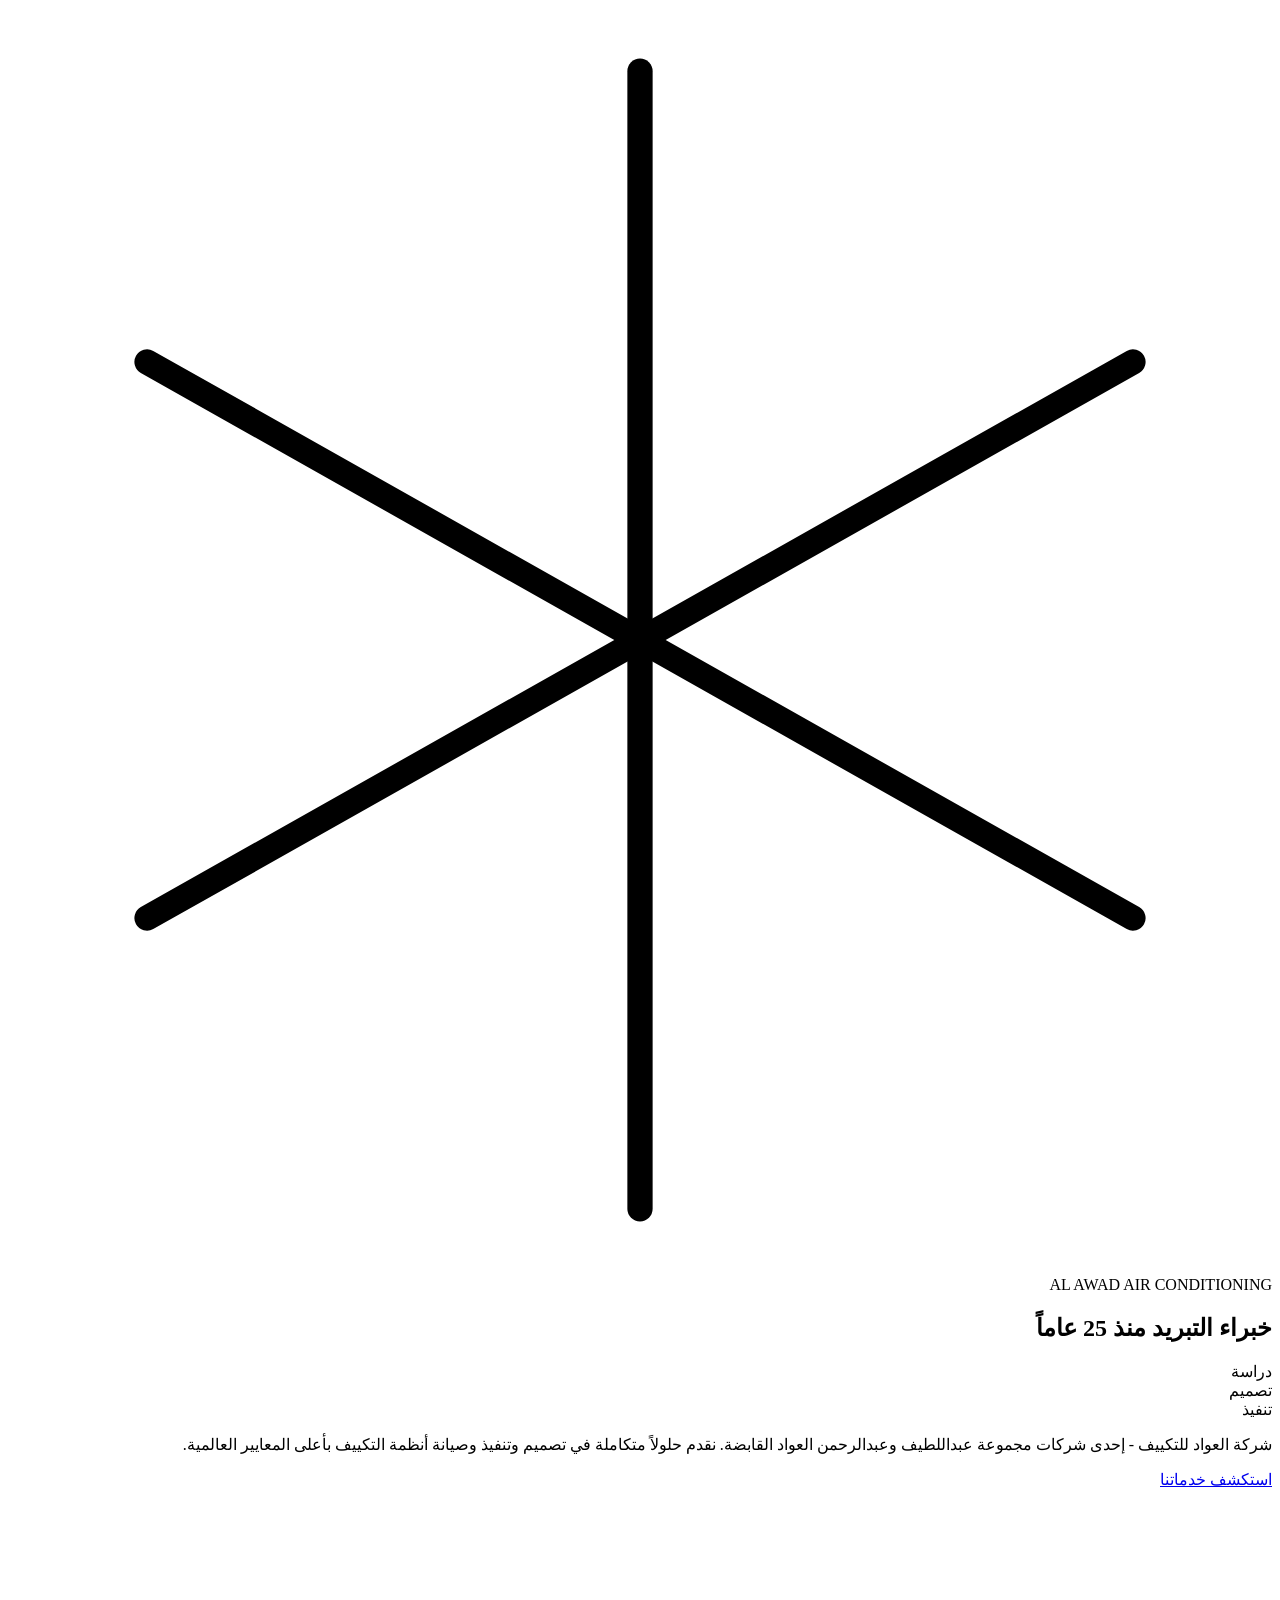
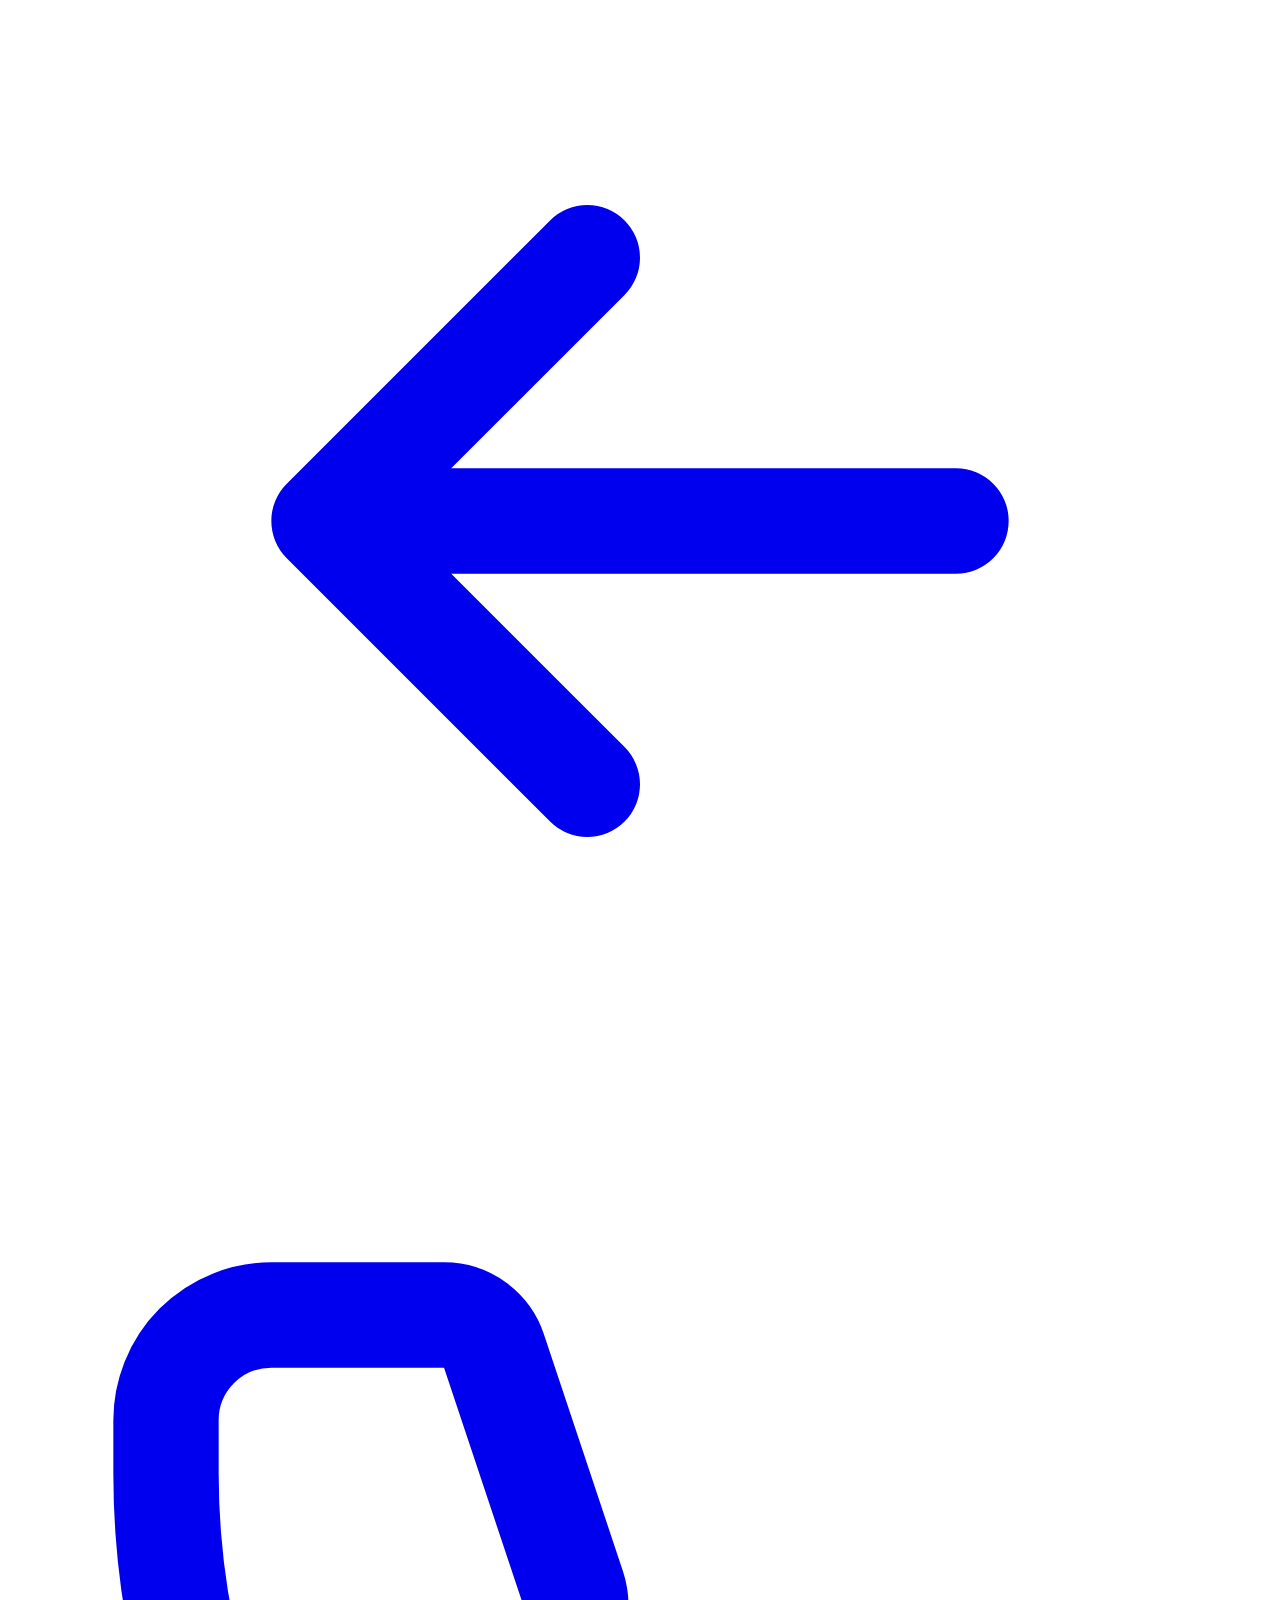
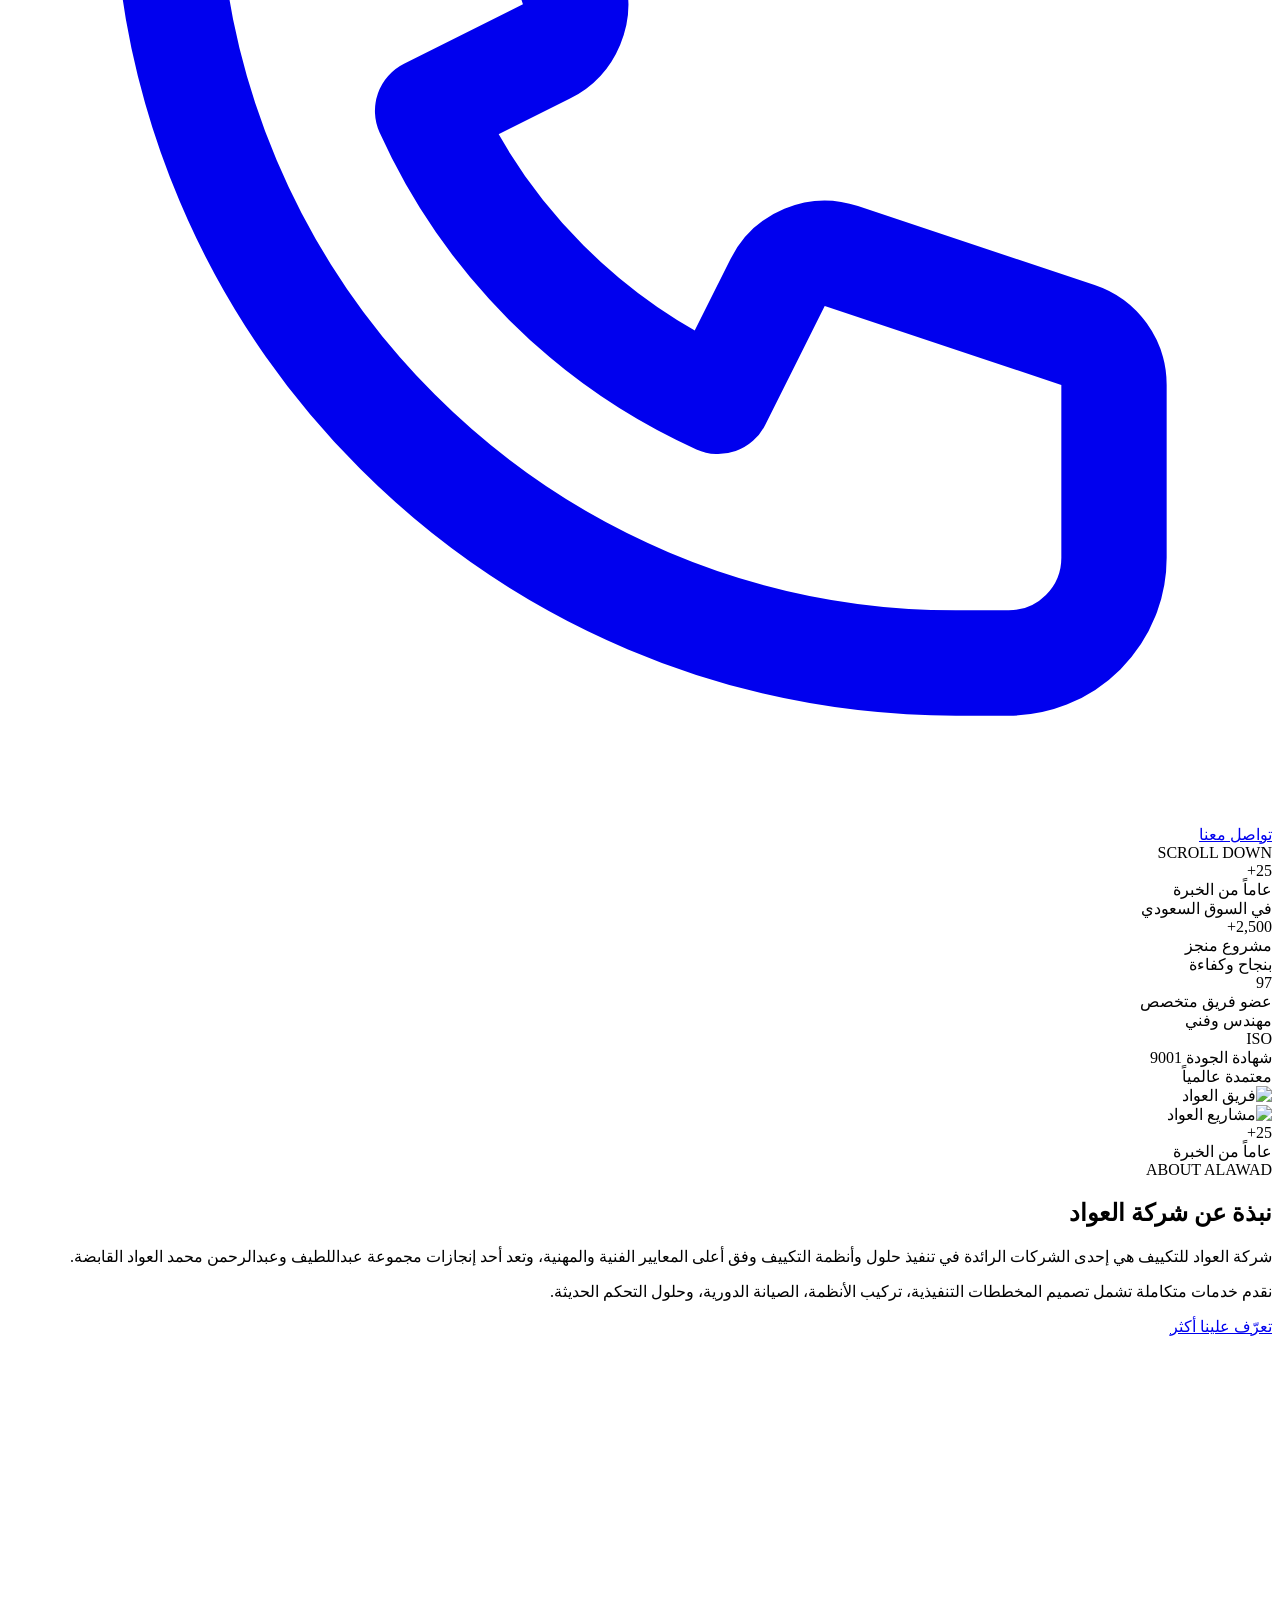
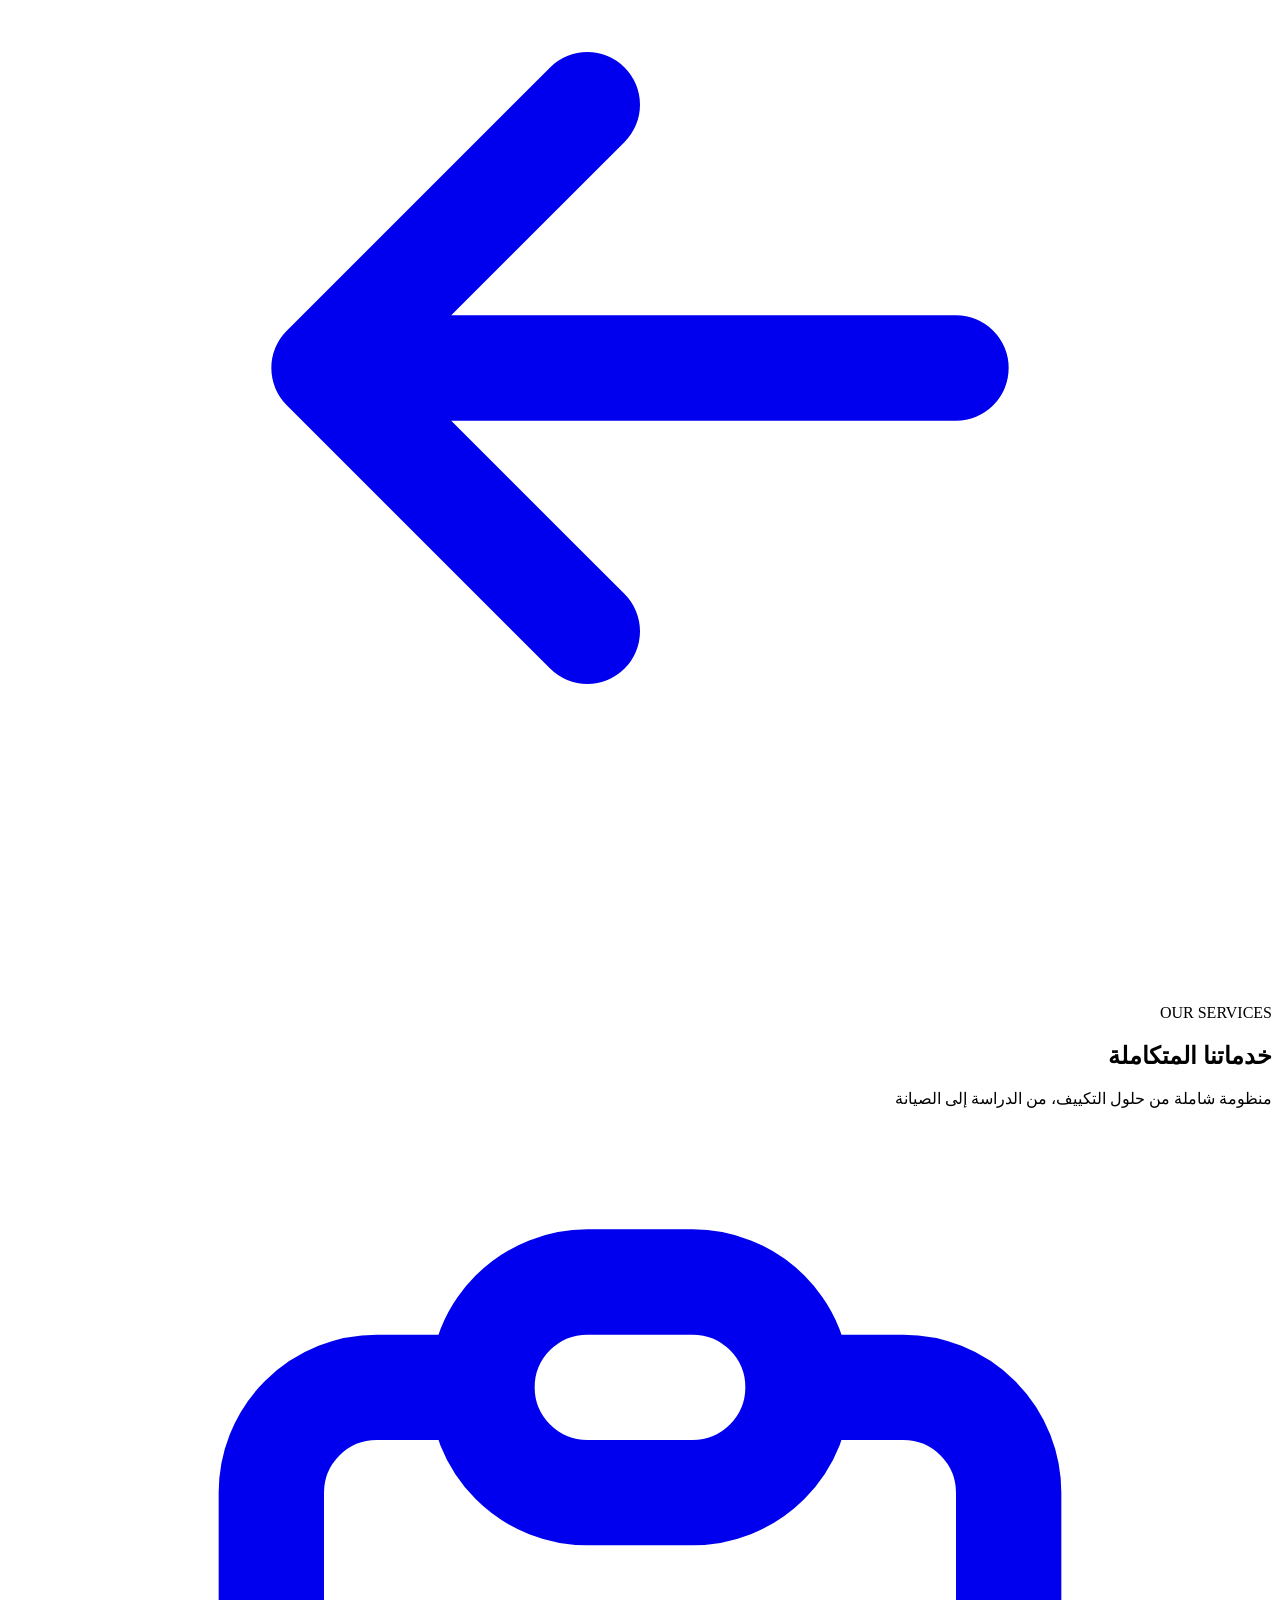
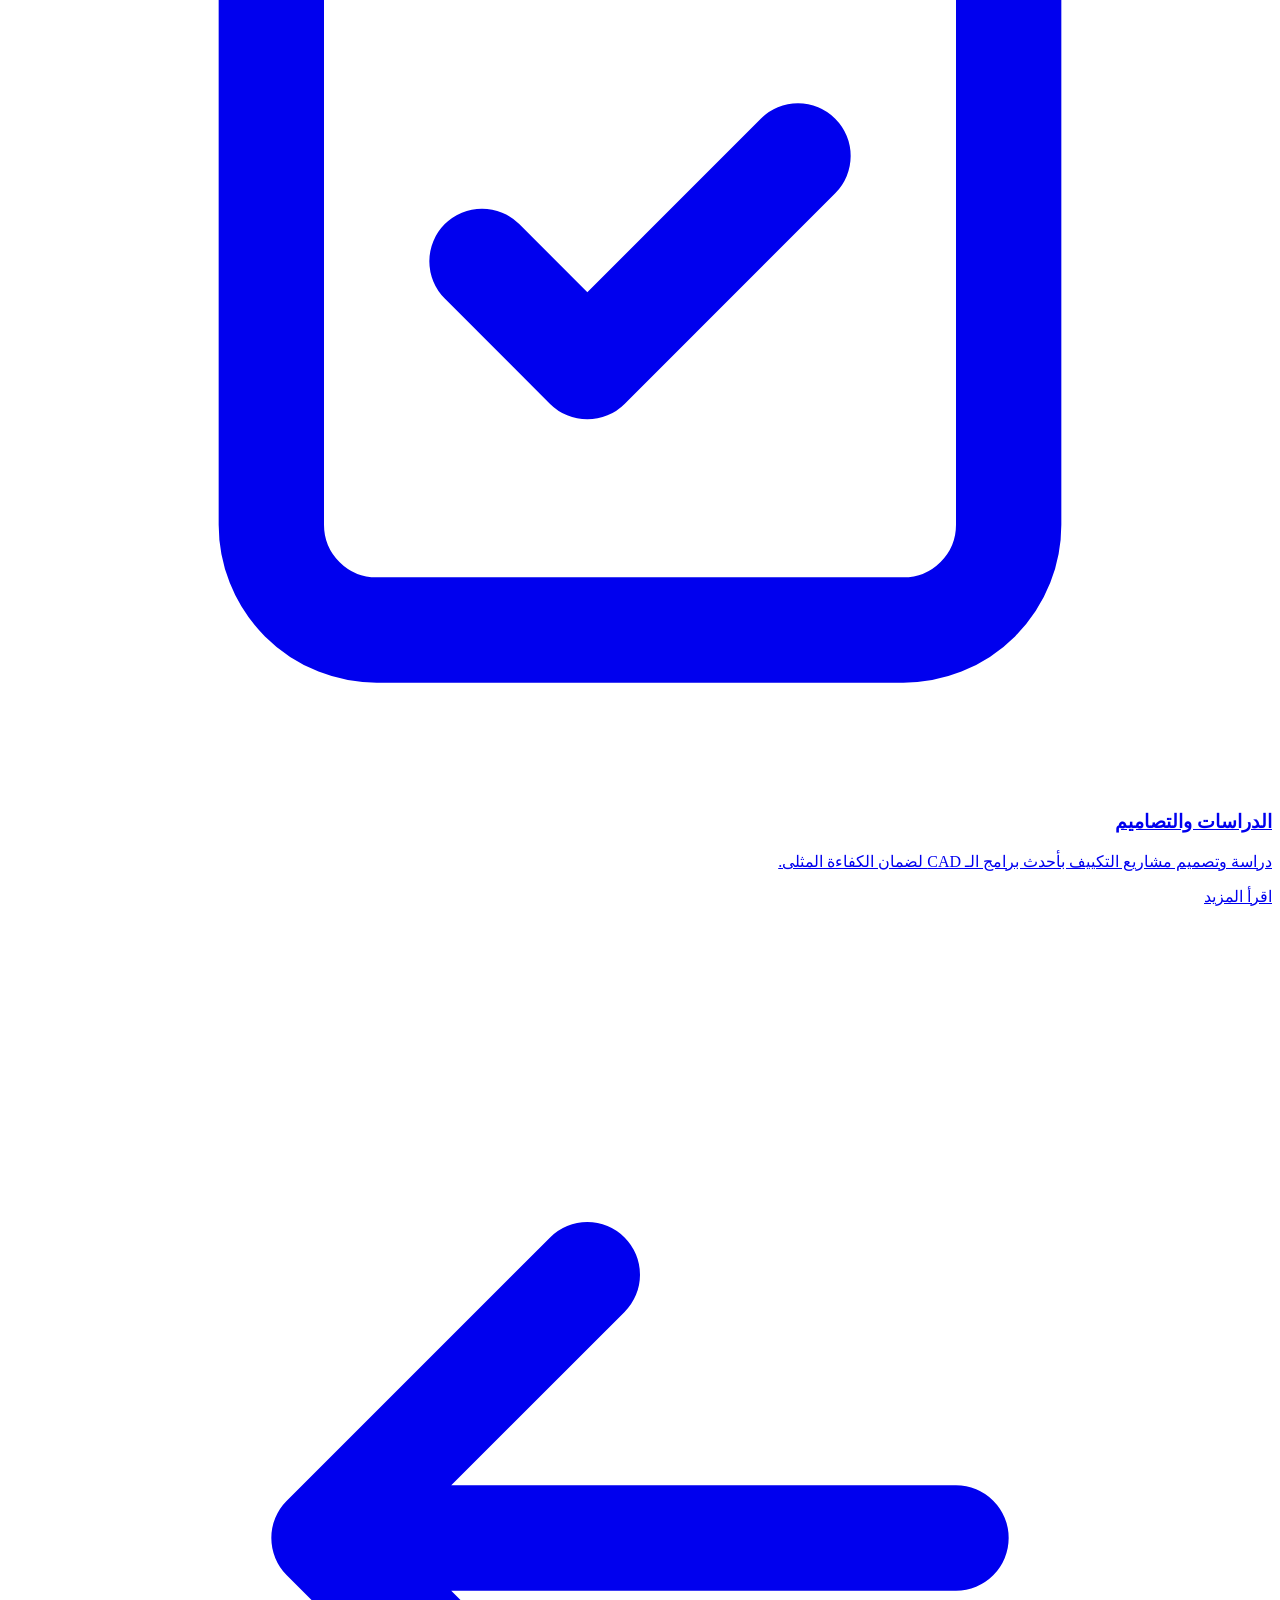
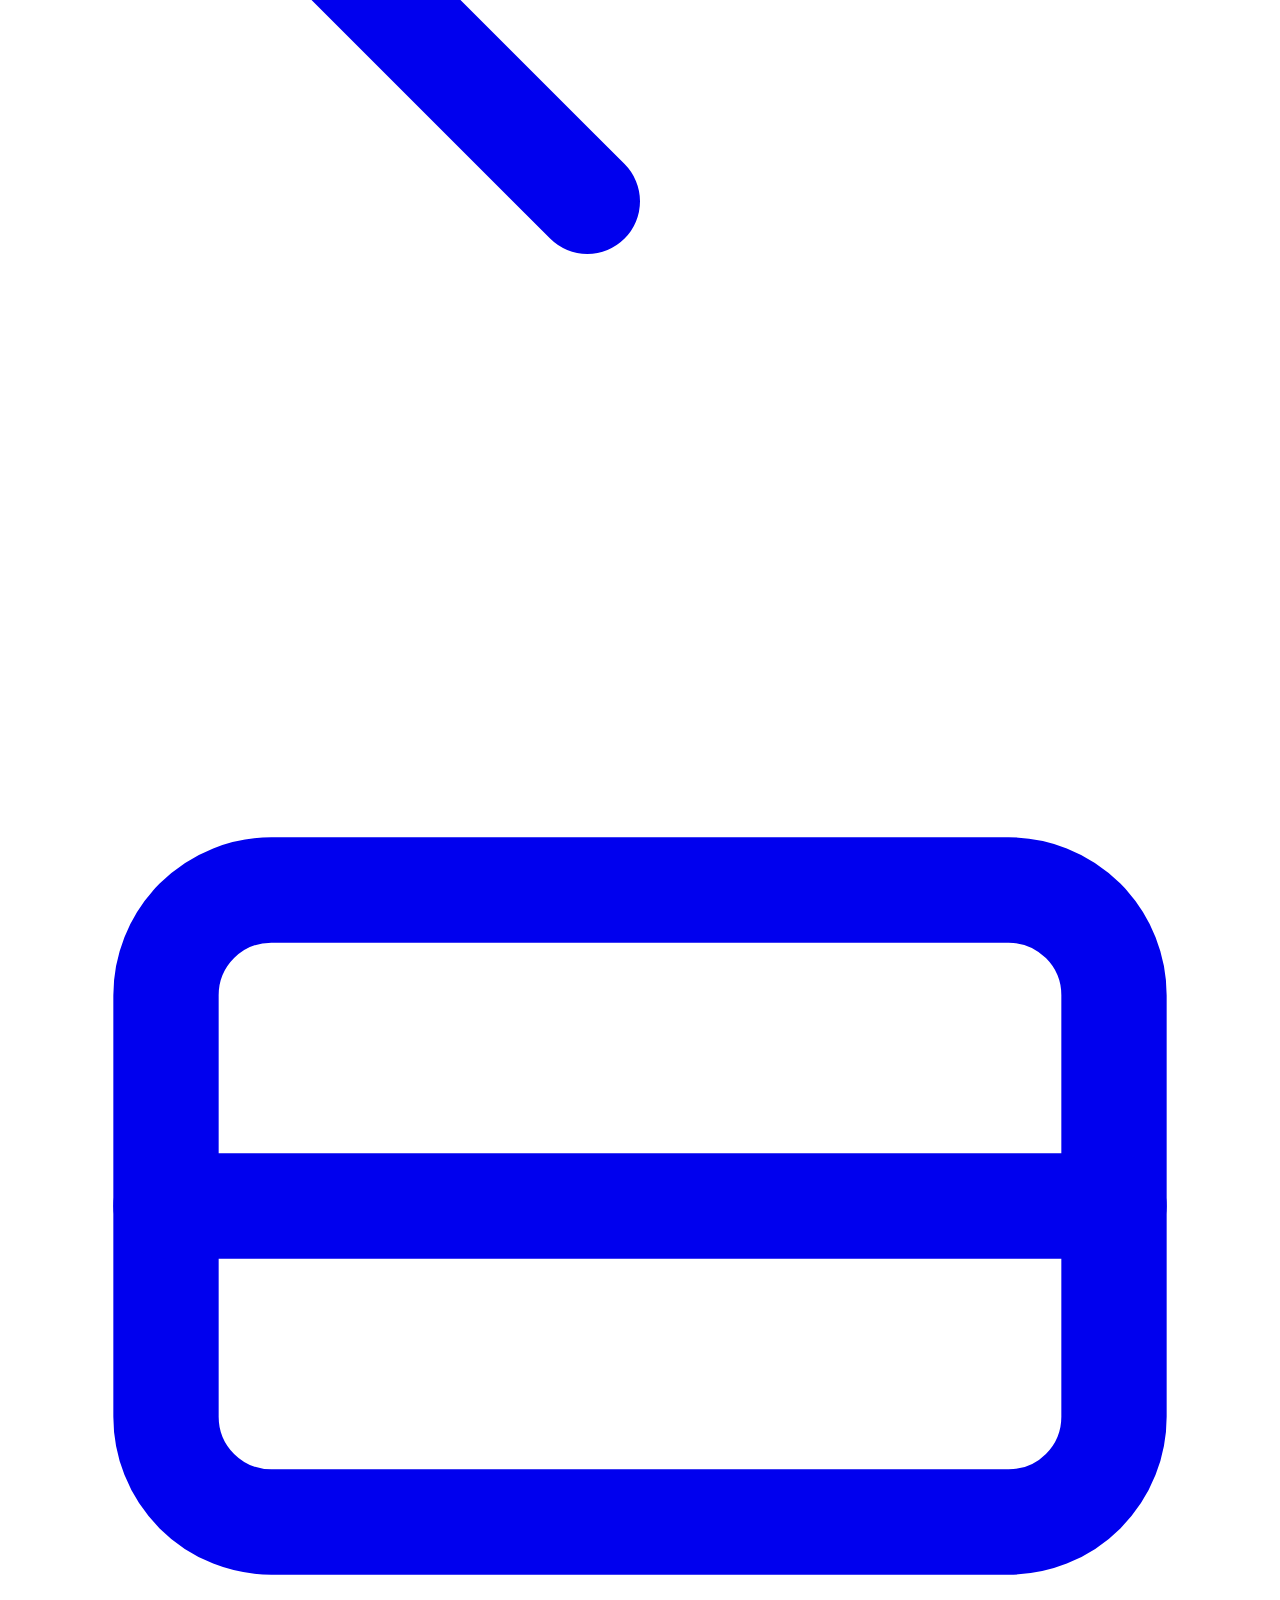
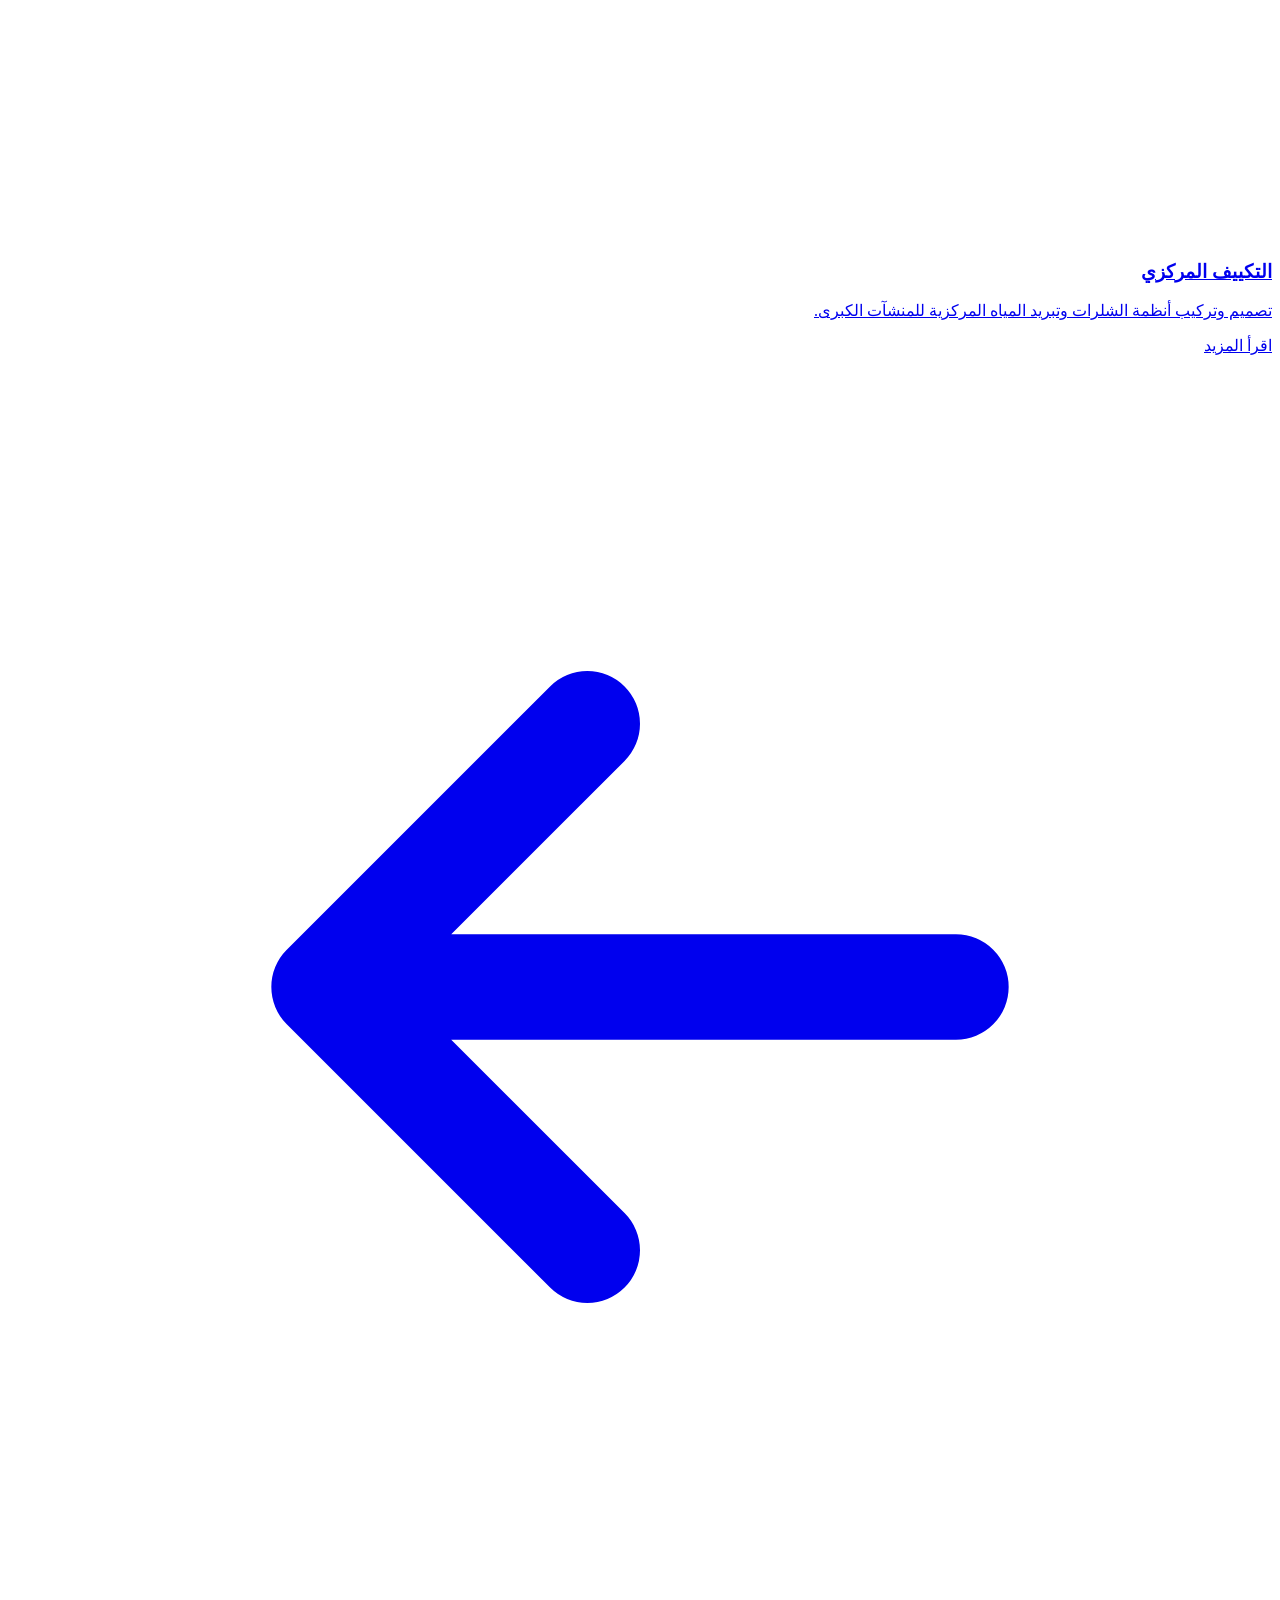
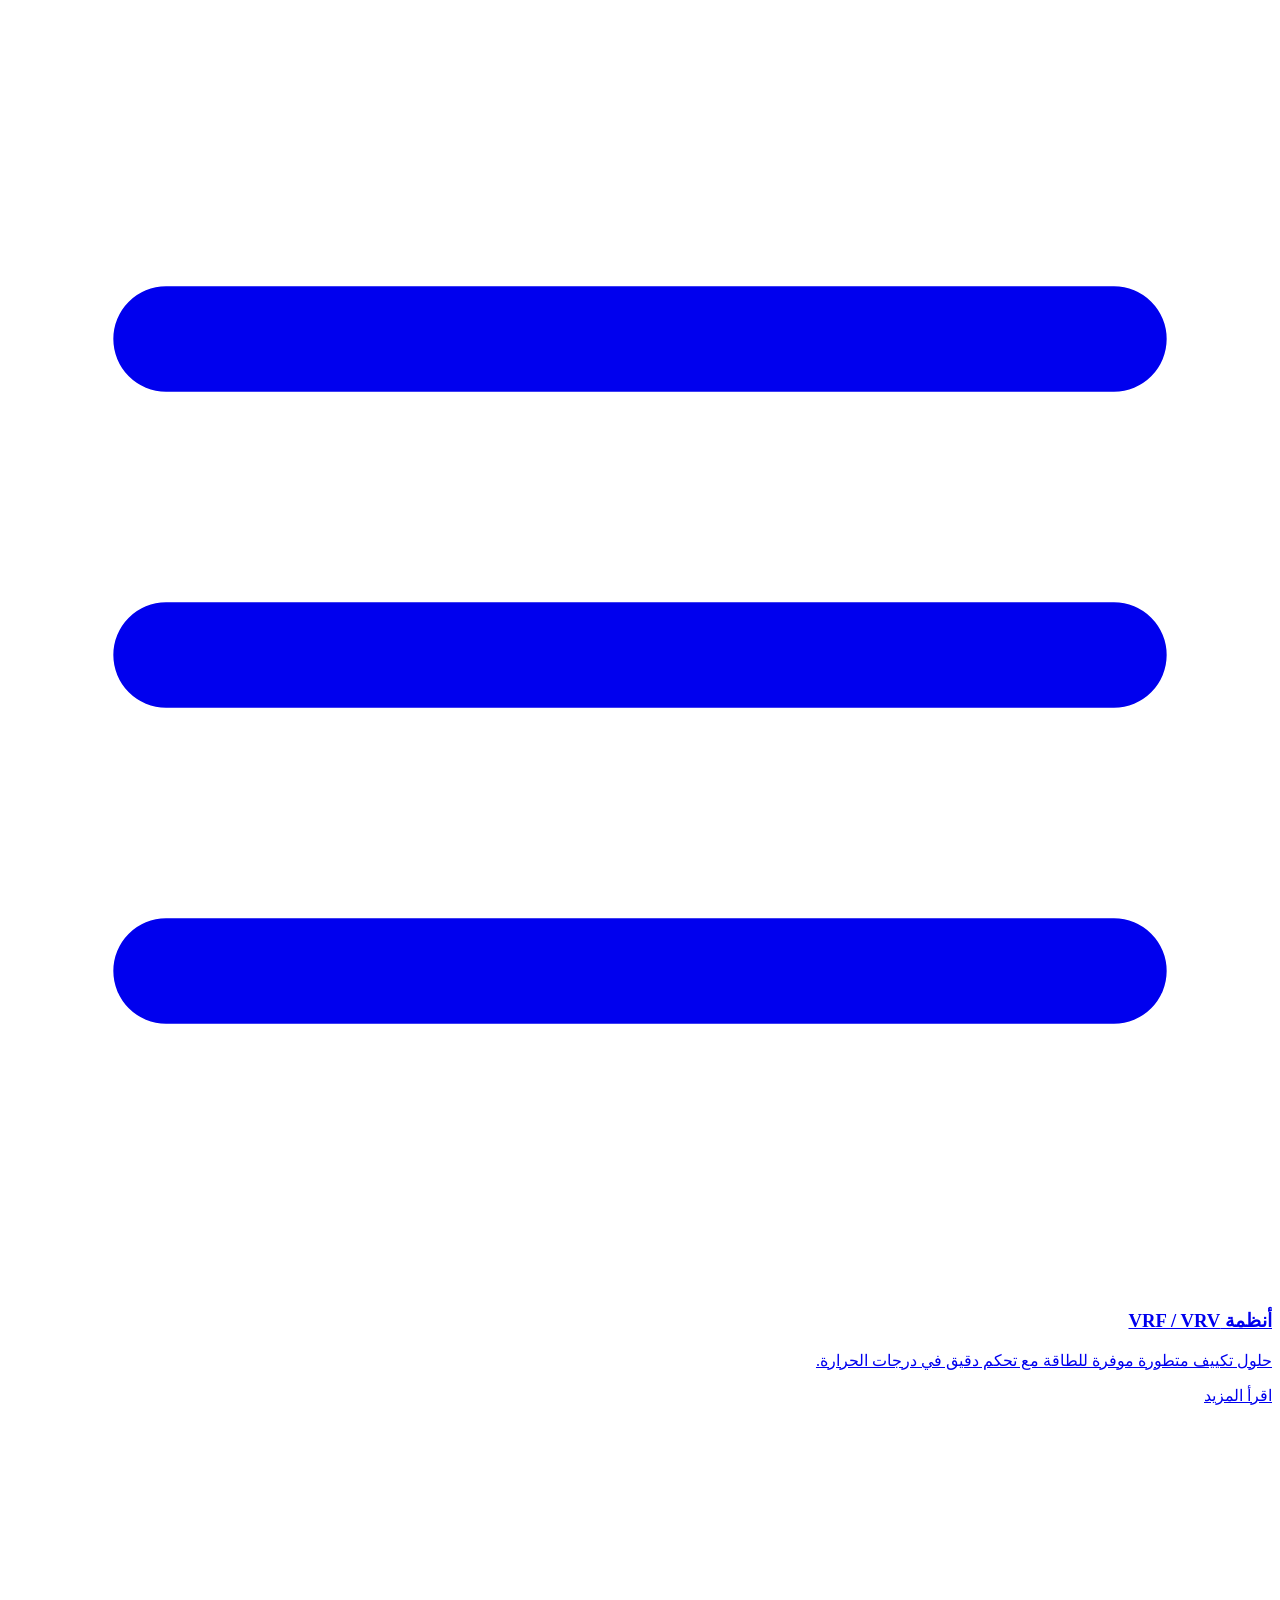
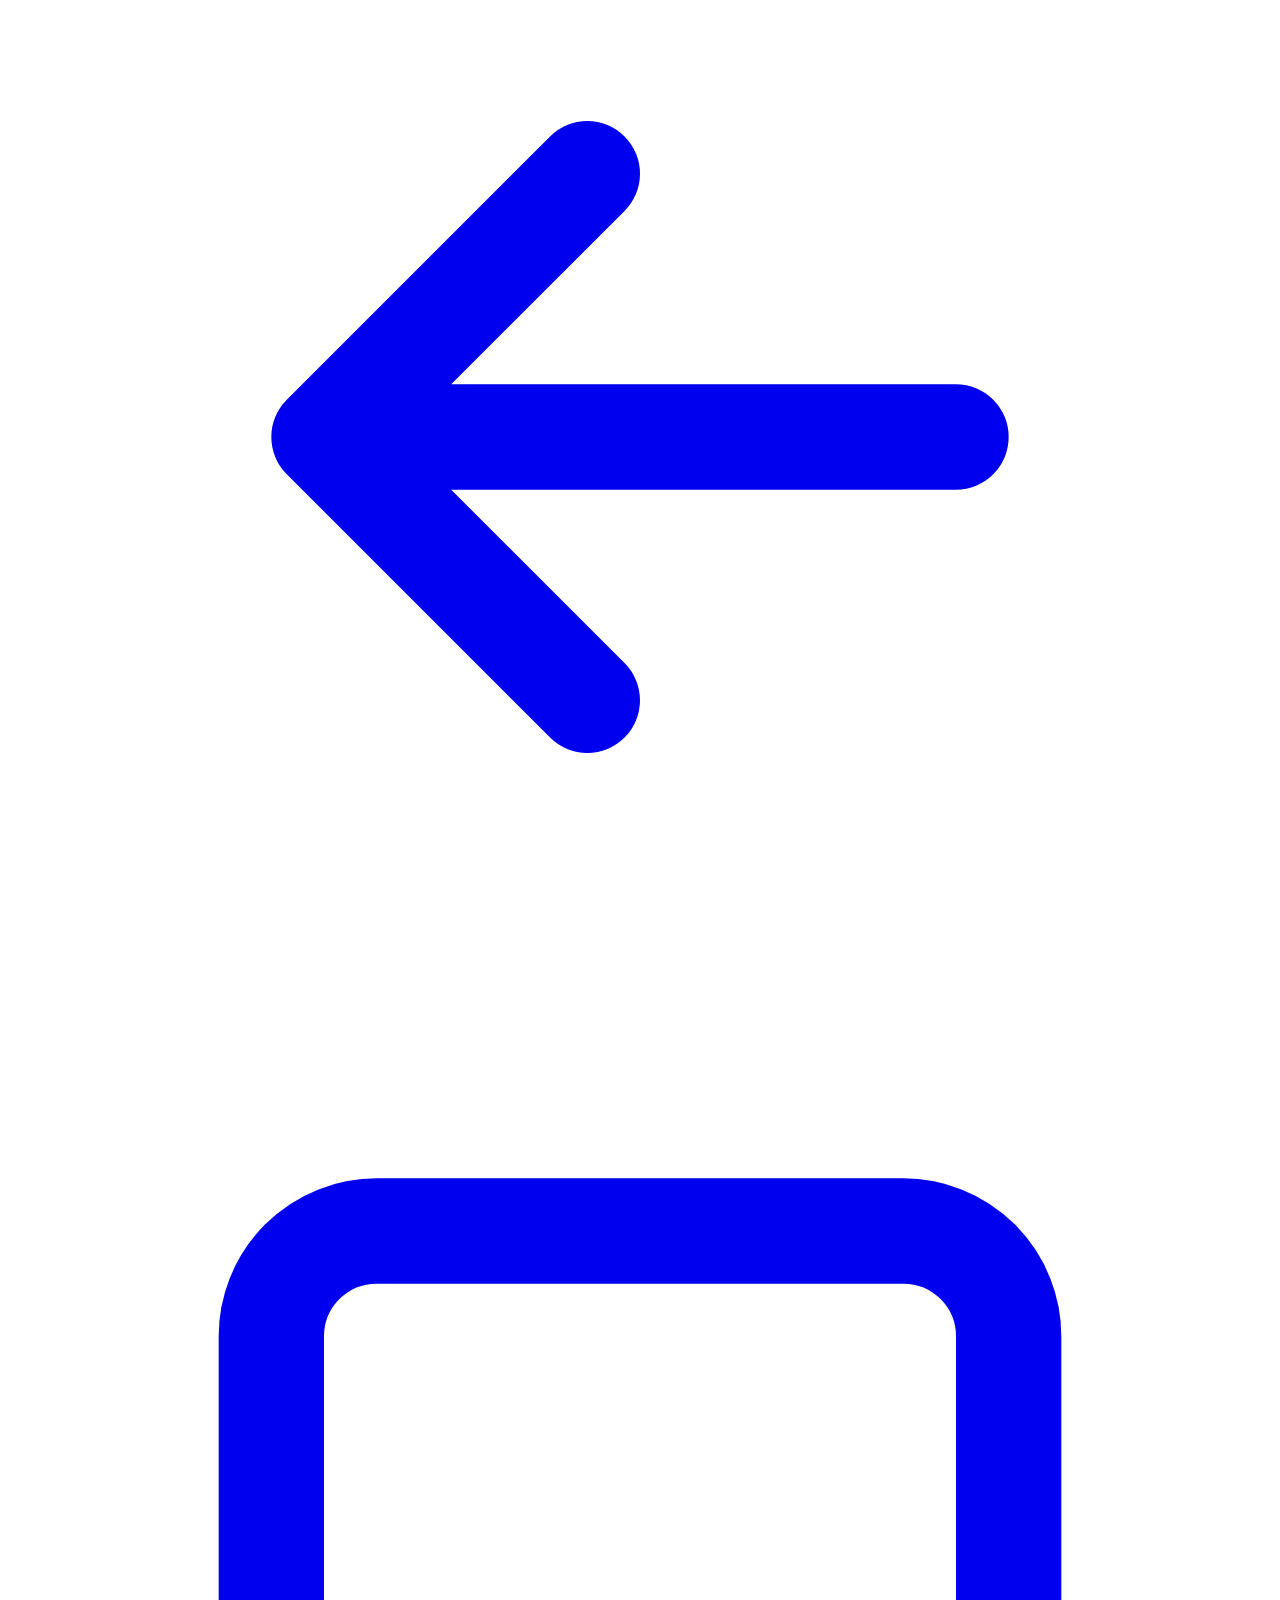
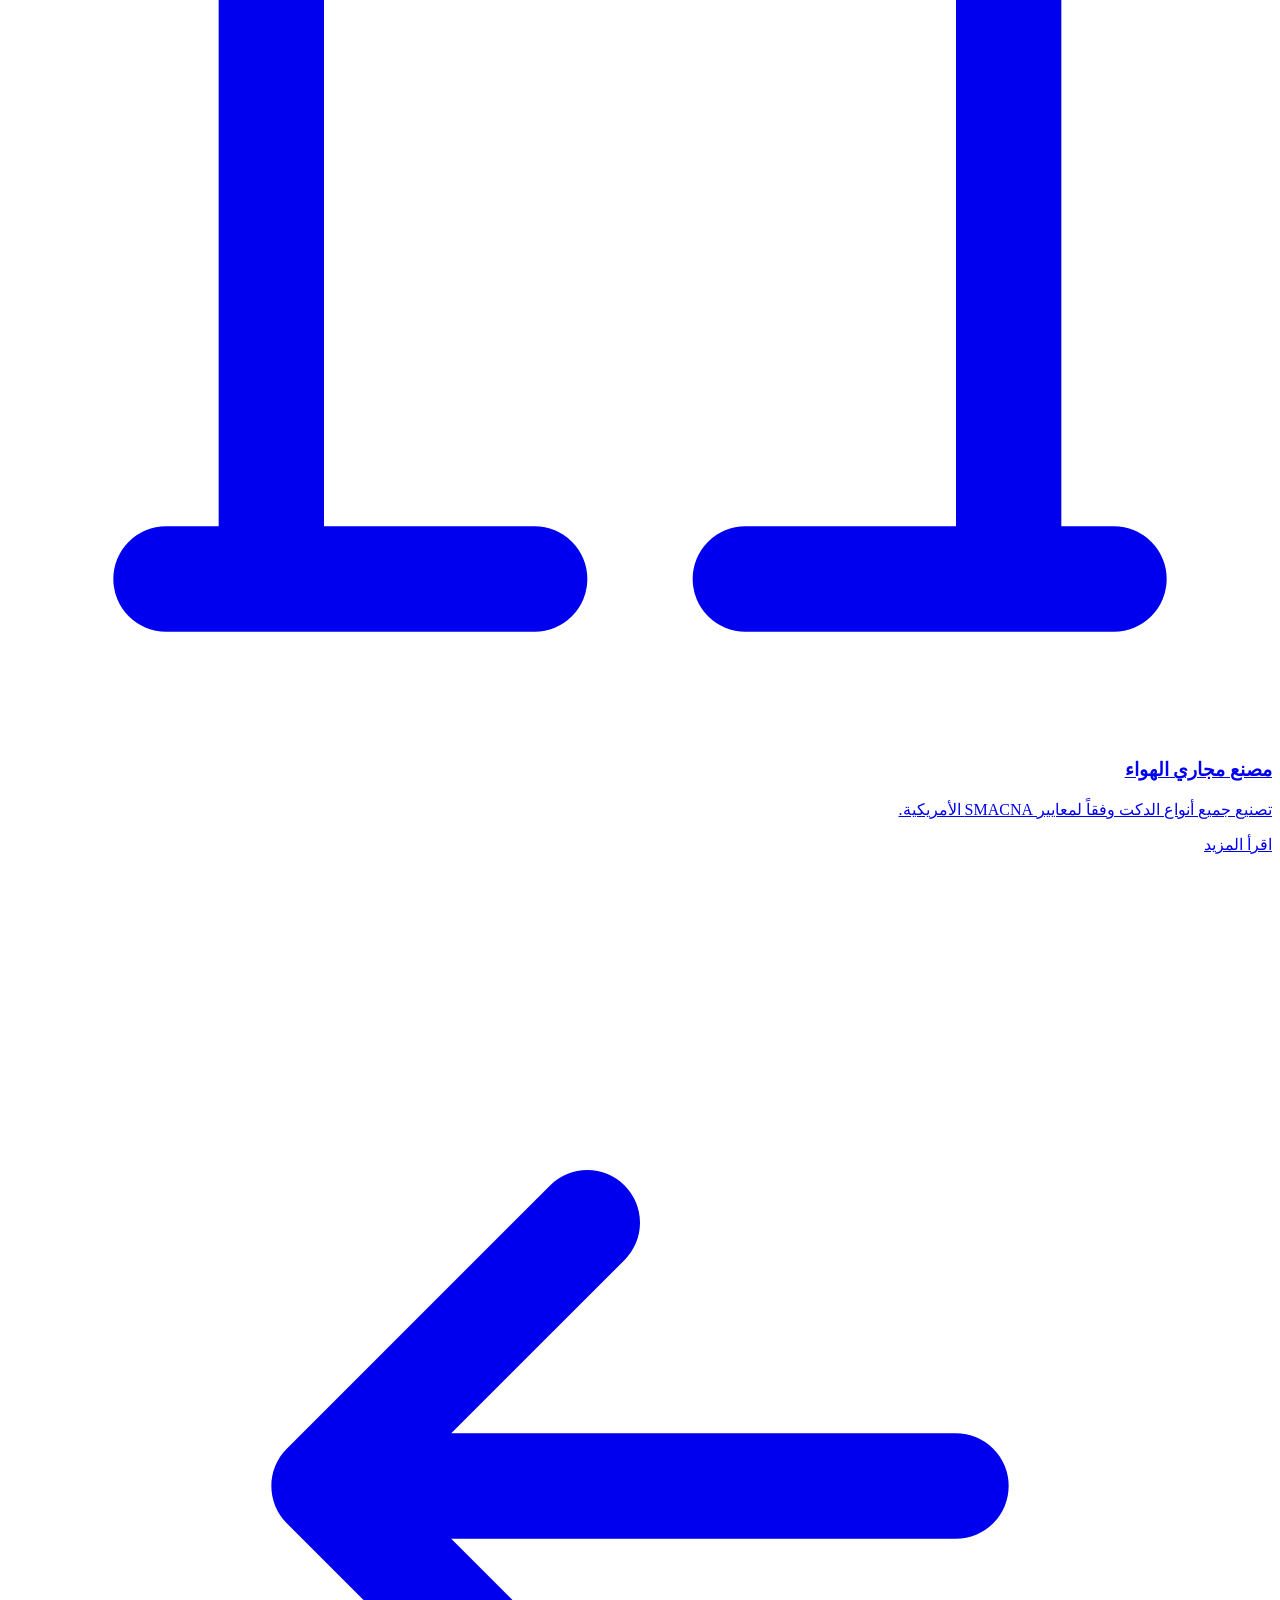
==== index.html @ 3acce598 "Add files via upload" ====
<!DOCTYPE html>
<html lang="ar" dir="rtl">
<head>
<meta charset="UTF-8">
<meta name="viewport" content="width=device-width, initial-scale=1.0">
<title>العواد للتكييف | خبراء التبريد منذ 25 عاماً</title>
<meta name="description" content="شركة العواد للتكييف - حلول التكييف المتكاملة بمعايير عالمية. دراسة، تصميم، تنفيذ، صيانة. 2500+ مشروع منجز.">

<script src="https://cdn.tailwindcss.com"></script>
<script>
  tailwind.config = {
    theme: {
      extend: {
        colors: {
          'navy': {
            50: '#E8EEF5', 100: '#B8C9DD', 200: '#88A3C5',
            400: '#3D6FA5', 600: '#1B5FAA', 800: '#0A1F3D', 900: '#061530',
          },
          'ice': '#1B5FAA',
        },
        fontFamily: {
          'display': ['Cairo', 'serif'],
          'body': ['Tajawal', 'sans-serif'],
        },
      }
    }
  }
</script>
<link rel="stylesheet" href="assets/style.css">
</head>

<body class="bg-white text-navy-900" data-page="home">

<div id="slot-loader"></div>
<div id="slot-header"></div>

<!-- ============================ HERO ============================ -->
<section class="relative min-h-screen hero-bg flex items-center overflow-hidden">
  <div class="absolute -left-40 -top-40 w-[600px] h-[600px] opacity-[0.04] snowflake-decoration">
    <svg viewBox="0 0 100 100" class="w-full h-full text-white">
      <g transform="translate(50,50)" stroke="currentColor" stroke-width="2" fill="none" stroke-linecap="round">
        <line x1="0" y1="-45" x2="0" y2="45"/>
        <line x1="-39" y1="-22" x2="39" y2="22"/>
        <line x1="-39" y1="22" x2="39" y2="-22"/>
      </g>
    </svg>
  </div>

  <div class="relative z-10 max-w-7xl mx-auto px-6 pt-32 pb-20 w-full">
    <div class="max-w-3xl text-white">
      <div class="inline-flex items-center gap-3 mb-6 animate-fade-up">
        <div class="w-10 h-px bg-navy-200"></div>
        <span class="text-navy-200 text-xs tracking-[0.4em] font-medium">AL AWAD AIR CONDITIONING</span>
      </div>

      <h1 class="font-display font-bold text-4xl md:text-6xl lg:text-7xl leading-[1.1] mb-6 animate-fade-up delay-200">
        خبراء التبريد
        <span class="block text-navy-200 mt-3">منذ 25 عاماً</span>
      </h1>

      <div class="flex items-center gap-3 mb-8 animate-fade-up delay-300">
        <div class="px-4 py-1.5 bg-white/10 glass rounded-full text-sm text-navy-100 border border-white/20">دراسة</div>
        <div class="w-1.5 h-1.5 bg-navy-200 rounded-full"></div>
        <div class="px-4 py-1.5 bg-white/10 glass rounded-full text-sm text-navy-100 border border-white/20">تصميم</div>
        <div class="w-1.5 h-1.5 bg-navy-200 rounded-full"></div>
        <div class="px-4 py-1.5 bg-white/10 glass rounded-full text-sm text-navy-100 border border-white/20">تنفيذ</div>
      </div>

      <p class="text-lg md:text-xl text-white/85 leading-relaxed mb-10 max-w-2xl animate-fade-up delay-400">
        شركة العواد للتكييف - إحدى شركات مجموعة عبداللطيف وعبدالرحمن العواد القابضة. نقدم حلولاً متكاملة في تصميم وتنفيذ وصيانة أنظمة التكييف بأعلى المعايير العالمية.
      </p>

      <div class="flex flex-wrap gap-4 animate-fade-up delay-500">
        <a href="services.html" class="group bg-white text-navy-900 px-8 py-4 rounded-lg font-medium flex items-center gap-2 hover:bg-navy-50 transition-all">
          استكشف خدماتنا
          <svg class="w-4 h-4 group-hover:-translate-x-1 transition-transform" fill="none" stroke="currentColor" viewBox="0 0 24 24"><path stroke-linecap="round" stroke-linejoin="round" stroke-width="2" d="M11 17l-5-5m0 0l5-5m-5 5h12"/></svg>
        </a>
        <a href="contact.html" class="group bg-transparent border border-white/30 text-white px-8 py-4 rounded-lg font-medium flex items-center gap-2 hover:bg-white/10 transition-all">
          <svg class="w-4 h-4" fill="none" stroke="currentColor" viewBox="0 0 24 24"><path stroke-linecap="round" stroke-linejoin="round" stroke-width="2" d="M3 5a2 2 0 012-2h3.28a1 1 0 01.948.684l1.498 4.493a1 1 0 01-.502 1.21l-2.257 1.13a11.042 11.042 0 005.516 5.516l1.13-2.257a1 1 0 011.21-.502l4.493 1.498a1 1 0 01.684.949V19a2 2 0 01-2 2h-1C9.716 21 3 14.284 3 6V5z"/></svg>
          تواصل معنا
        </a>
      </div>
    </div>
  </div>

  <div class="absolute bottom-10 right-6 hidden md:flex items-center gap-3 text-white/60 text-xs tracking-[0.3em] z-10">
    <div class="w-px h-12 bg-white/30"></div>
    <span>SCROLL DOWN</span>
  </div>
</section>

<!-- ============================ STATS ============================ -->
<section class="relative -mt-24 z-20 px-6">
  <div class="max-w-7xl mx-auto">
    <div class="bg-white rounded-2xl shadow-2xl shadow-navy-900/10 overflow-hidden reveal">
      <div class="grid grid-cols-2 lg:grid-cols-4 divide-x divide-y lg:divide-y-0 divide-gray-100" style="direction: ltr;">
        <div class="p-8 lg:p-10 text-center group hover:bg-navy-50/40 transition-colors" style="direction: rtl;">
          <div class="font-display font-bold text-4xl lg:text-5xl text-ice mb-2 group-hover:scale-110 transition-transform">25+</div>
          <div class="font-medium text-navy-900 mb-1">عاماً من الخبرة</div>
          <div class="text-xs text-gray-500">في السوق السعودي</div>
        </div>
        <div class="p-8 lg:p-10 text-center group hover:bg-navy-50/40 transition-colors" style="direction: rtl;">
          <div class="font-display font-bold text-4xl lg:text-5xl text-ice mb-2 group-hover:scale-110 transition-transform">2,500+</div>
          <div class="font-medium text-navy-900 mb-1">مشروع منجز</div>
          <div class="text-xs text-gray-500">بنجاح وكفاءة</div>
        </div>
        <div class="p-8 lg:p-10 text-center group hover:bg-navy-50/40 transition-colors" style="direction: rtl;">
          <div class="font-display font-bold text-4xl lg:text-5xl text-ice mb-2 group-hover:scale-110 transition-transform">97</div>
          <div class="font-medium text-navy-900 mb-1">عضو فريق متخصص</div>
          <div class="text-xs text-gray-500">مهندس وفني</div>
        </div>
        <div class="p-8 lg:p-10 text-center group hover:bg-navy-50/40 transition-colors" style="direction: rtl;">
          <div class="font-display font-bold text-4xl lg:text-5xl text-ice mb-2 group-hover:scale-110 transition-transform">ISO</div>
          <div class="font-medium text-navy-900 mb-1">شهادة الجودة 9001</div>
          <div class="text-xs text-gray-500">معتمدة عالمياً</div>
        </div>
      </div>
    </div>
  </div>
</section>

<!-- ============================ ABOUT PREVIEW ============================ -->
<section class="py-24 lg:py-32 bg-white">
  <div class="max-w-7xl mx-auto px-6">
    <div class="grid lg:grid-cols-2 gap-16 items-center">
      <div class="relative h-[500px] reveal">
        <div class="absolute top-0 right-0 w-3/4 h-3/4 rounded-2xl overflow-hidden shadow-2xl">
          <img src="https://images.unsplash.com/photo-1581094794329-c8112a89af12?w=800&q=80" alt="فريق العواد" class="w-full h-full object-cover">
        </div>
        <div class="absolute bottom-0 left-0 w-2/3 h-2/3 rounded-2xl overflow-hidden shadow-2xl border-8 border-white">
          <img src="https://images.unsplash.com/photo-1631545806609-2dffd6db05dc?w=800&q=80" alt="مشاريع العواد" class="w-full h-full object-cover">
        </div>
        <div class="absolute top-1/2 left-0 -translate-y-1/2 bg-navy-800 text-white p-6 rounded-2xl shadow-xl">
          <div class="font-display font-bold text-4xl">25+</div>
          <div class="text-sm text-navy-100">عاماً من الخبرة</div>
        </div>
      </div>

      <div class="reveal">
        <div class="section-label">ABOUT ALAWAD</div>
        <h2 class="font-display font-bold text-4xl lg:text-5xl text-navy-900 mb-6 leading-tight">
          نبذة عن
          <span class="block text-ice">شركة العواد</span>
        </h2>
        <p class="text-gray-700 text-lg leading-relaxed mb-6">
          شركة العواد للتكييف هي إحدى الشركات الرائدة في تنفيذ حلول وأنظمة التكييف وفق أعلى المعايير الفنية والمهنية، وتعد أحد إنجازات مجموعة عبداللطيف وعبدالرحمن محمد العواد القابضة.
        </p>
        <p class="text-gray-600 leading-relaxed mb-8">
          نقدم خدمات متكاملة تشمل تصميم المخططات التنفيذية، تركيب الأنظمة، الصيانة الدورية، وحلول التحكم الحديثة.
        </p>

        <a href="about.html" class="inline-flex items-center gap-2 bg-ice hover:bg-navy-800 text-white px-8 py-4 rounded-lg font-medium transition-colors group">
          تعرّف علينا أكثر
          <svg class="w-4 h-4 group-hover:-translate-x-1 transition-transform" fill="none" stroke="currentColor" viewBox="0 0 24 24"><path stroke-linecap="round" stroke-linejoin="round" stroke-width="2" d="M11 17l-5-5m0 0l5-5m-5 5h12"/></svg>
        </a>
      </div>
    </div>
  </div>
</section>

<!-- ============================ SERVICES PREVIEW ============================ -->
<section class="py-24 lg:py-32 bg-gray-50">
  <div class="max-w-7xl mx-auto px-6">
    <div class="text-center max-w-3xl mx-auto mb-16 reveal">
      <div class="section-label justify-center" style="display: inline-flex;">OUR SERVICES</div>
      <h2 class="font-display font-bold text-4xl lg:text-5xl text-navy-900 mb-4">خدماتنا المتكاملة</h2>
      <p class="text-gray-600 text-lg">منظومة شاملة من حلول التكييف، من الدراسة إلى الصيانة</p>
    </div>

    <div class="grid md:grid-cols-2 lg:grid-cols-3 gap-6">
      <a href="services.html#design" class="group bg-white border border-gray-100 rounded-2xl p-7 card-hover hover:border-ice/30 hover:shadow-2xl hover:shadow-navy-900/10 reveal">
        <div class="w-14 h-14 bg-navy-50 rounded-xl flex items-center justify-center mb-5 group-hover:bg-ice transition-colors">
          <svg class="w-7 h-7 text-ice group-hover:text-white transition-colors" fill="none" stroke="currentColor" viewBox="0 0 24 24"><path stroke-linecap="round" stroke-linejoin="round" stroke-width="2" d="M9 5H7a2 2 0 00-2 2v12a2 2 0 002 2h10a2 2 0 002-2V7a2 2 0 00-2-2h-2M9 5a2 2 0 002 2h2a2 2 0 002-2M9 5a2 2 0 012-2h2a2 2 0 012 2m-6 9l2 2 4-4"/></svg>
        </div>
        <h3 class="font-display font-bold text-xl text-navy-900 mb-3">الدراسات والتصاميم</h3>
        <p class="text-gray-600 text-sm leading-relaxed mb-5">دراسة وتصميم مشاريع التكييف بأحدث برامج الـ CAD لضمان الكفاءة المثلى.</p>
        <div class="flex items-center gap-2 text-ice text-sm font-medium">
          اقرأ المزيد
          <svg class="w-4 h-4 group-hover:-translate-x-1 transition-transform" fill="none" stroke="currentColor" viewBox="0 0 24 24"><path stroke-linecap="round" stroke-linejoin="round" stroke-width="2" d="M11 17l-5-5m0 0l5-5m-5 5h12"/></svg>
        </div>
      </a>

      <a href="services.html#central" class="group bg-white border border-gray-100 rounded-2xl p-7 card-hover hover:border-ice/30 hover:shadow-2xl hover:shadow-navy-900/10 reveal">
        <div class="w-14 h-14 bg-navy-50 rounded-xl flex items-center justify-center mb-5 group-hover:bg-ice transition-colors">
          <svg class="w-7 h-7 text-ice group-hover:text-white transition-colors" fill="none" stroke="currentColor" viewBox="0 0 24 24"><rect x="3" y="6" width="18" height="12" rx="2" stroke-width="2"/><path stroke-linecap="round" stroke-linejoin="round" stroke-width="2" d="M3 12h18"/></svg>
        </div>
        <h3 class="font-display font-bold text-xl text-navy-900 mb-3">التكييف المركزي</h3>
        <p class="text-gray-600 text-sm leading-relaxed mb-5">تصميم وتركيب أنظمة الشلرات وتبريد المياه المركزية للمنشآت الكبرى.</p>
        <div class="flex items-center gap-2 text-ice text-sm font-medium">
          اقرأ المزيد
          <svg class="w-4 h-4 group-hover:-translate-x-1 transition-transform" fill="none" stroke="currentColor" viewBox="0 0 24 24"><path stroke-linecap="round" stroke-linejoin="round" stroke-width="2" d="M11 17l-5-5m0 0l5-5m-5 5h12"/></svg>
        </div>
      </a>

      <a href="services.html#vrf" class="group bg-white border border-gray-100 rounded-2xl p-7 card-hover hover:border-ice/30 hover:shadow-2xl hover:shadow-navy-900/10 reveal">
        <div class="w-14 h-14 bg-navy-50 rounded-xl flex items-center justify-center mb-5 group-hover:bg-ice transition-colors">
          <svg class="w-7 h-7 text-ice group-hover:text-white transition-colors" fill="none" stroke="currentColor" viewBox="0 0 24 24"><path stroke-linecap="round" stroke-linejoin="round" stroke-width="2" d="M3 12h18M3 6h18M3 18h18"/></svg>
        </div>
        <h3 class="font-display font-bold text-xl text-navy-900 mb-3">أنظمة VRF / VRV</h3>
        <p class="text-gray-600 text-sm leading-relaxed mb-5">حلول تكييف متطورة موفرة للطاقة مع تحكم دقيق في درجات الحرارة.</p>
        <div class="flex items-center gap-2 text-ice text-sm font-medium">
          اقرأ المزيد
          <svg class="w-4 h-4 group-hover:-translate-x-1 transition-transform" fill="none" stroke="currentColor" viewBox="0 0 24 24"><path stroke-linecap="round" stroke-linejoin="round" stroke-width="2" d="M11 17l-5-5m0 0l5-5m-5 5h12"/></svg>
        </div>
      </a>

      <a href="services.html#ducts" class="group bg-white border border-gray-100 rounded-2xl p-7 card-hover hover:border-ice/30 hover:shadow-2xl hover:shadow-navy-900/10 reveal">
        <div class="w-14 h-14 bg-navy-50 rounded-xl flex items-center justify-center mb-5 group-hover:bg-ice transition-colors">
          <svg class="w-7 h-7 text-ice group-hover:text-white transition-colors" fill="none" stroke="currentColor" viewBox="0 0 24 24"><path stroke-linecap="round" stroke-linejoin="round" stroke-width="2" d="M19 21V5a2 2 0 00-2-2H7a2 2 0 00-2 2v16m14 0h2m-2 0h-5m-9 0H3m2 0h5"/></svg>
        </div>
        <h3 class="font-display font-bold text-xl text-navy-900 mb-3">مصنع مجاري الهواء</h3>
        <p class="text-gray-600 text-sm leading-relaxed mb-5">تصنيع جميع أنواع الدكت وفقاً لمعايير SMACNA الأمريكية.</p>
        <div class="flex items-center gap-2 text-ice text-sm font-medium">
          اقرأ المزيد
          <svg class="w-4 h-4 group-hover:-translate-x-1 transition-transform" fill="none" stroke="currentColor" viewBox="0 0 24 24"><path stroke-linecap="round" stroke-linejoin="round" stroke-width="2" d="M11 17l-5-5m0 0l5-5m-5 5h12"/></svg>
        </div>
      </a>

      <a href="services.html#management" class="group bg-white border border-gray-100 rounded-2xl p-7 card-hover hover:border-ice/30 hover:shadow-2xl hover:shadow-navy-900/10 reveal">
        <div class="w-14 h-14 bg-navy-50 rounded-xl flex items-center justify-center mb-5 group-hover:bg-ice transition-colors">
          <svg class="w-7 h-7 text-ice group-hover:text-white transition-colors" fill="none" stroke="currentColor" viewBox="0 0 24 24"><path stroke-linecap="round" stroke-linejoin="round" stroke-width="2" d="M3 7v10a2 2 0 002 2h14a2 2 0 002-2V9a2 2 0 00-2-2h-6l-2-2H5a2 2 0 00-2 2z"/></svg>
        </div>
        <h3 class="font-display font-bold text-xl text-navy-900 mb-3">إدارة المشاريع</h3>
        <p class="text-gray-600 text-sm leading-relaxed mb-5">إدارة محترفة نفذت أكثر من 2500 مشروع متنوع بنجاح وكفاءة.</p>
        <div class="flex items-center gap-2 text-ice text-sm font-medium">
          اقرأ المزيد
          <svg class="w-4 h-4 group-hover:-translate-x-1 transition-transform" fill="none" stroke="currentColor" viewBox="0 0 24 24"><path stroke-linecap="round" stroke-linejoin="round" stroke-width="2" d="M11 17l-5-5m0 0l5-5m-5 5h12"/></svg>
        </div>
      </a>

      <a href="services.html#maintenance" class="group bg-white border border-gray-100 rounded-2xl p-7 card-hover hover:border-ice/30 hover:shadow-2xl hover:shadow-navy-900/10 reveal">
        <div class="w-14 h-14 bg-navy-50 rounded-xl flex items-center justify-center mb-5 group-hover:bg-ice transition-colors">
          <svg class="w-7 h-7 text-ice group-hover:text-white transition-colors" fill="none" stroke="currentColor" viewBox="0 0 24 24"><path stroke-linecap="round" stroke-linejoin="round" stroke-width="2" d="M10.325 4.317c.426-1.756 2.924-1.756 3.35 0a1.724 1.724 0 002.573 1.066c1.543-.94 3.31.826 2.37 2.37a1.724 1.724 0 001.065 2.572c1.756.426 1.756 2.924 0 3.35a1.724 1.724 0 00-1.066 2.573c.94 1.543-.826 3.31-2.37 2.37a1.724 1.724 0 00-2.572 1.065c-.426 1.756-2.924 1.756-3.35 0a1.724 1.724 0 00-2.573-1.066c-1.543.94-3.31-.826-2.37-2.37a1.724 1.724 0 00-1.065-2.572c-1.756-.426-1.756-2.924 0-3.35a1.724 1.724 0 001.066-2.573c-.94-1.543.826-3.31 2.37-2.37.996.608 2.296.07 2.572-1.065z"/><path stroke-linecap="round" stroke-linejoin="round" stroke-width="2" d="M15 12a3 3 0 11-6 0 3 3 0 016 0z"/></svg>
        </div>
        <h3 class="font-display font-bold text-xl text-navy-900 mb-3">الصيانة والتشغيل</h3>
        <p class="text-gray-600 text-sm leading-relaxed mb-5">عقود صيانة دورية وفورية مع فريق فني متخصص متاح للاستجابة السريعة.</p>
        <div class="flex items-center gap-2 text-ice text-sm font-medium">
          اقرأ المزيد
          <svg class="w-4 h-4 group-hover:-translate-x-1 transition-transform" fill="none" stroke="currentColor" viewBox="0 0 24 24"><path stroke-linecap="round" stroke-linejoin="round" stroke-width="2" d="M11 17l-5-5m0 0l5-5m-5 5h12"/></svg>
        </div>
      </a>
    </div>

    <div class="text-center mt-12 reveal">
      <a href="services.html" class="inline-flex items-center gap-2 bg-navy-900 hover:bg-navy-800 text-white px-8 py-4 rounded-lg font-medium transition-colors">
        عرض جميع الخدمات
        <svg class="w-4 h-4" fill="none" stroke="currentColor" viewBox="0 0 24 24"><path stroke-linecap="round" stroke-linejoin="round" stroke-width="2" d="M11 17l-5-5m0 0l5-5m-5 5h12"/></svg>
      </a>
    </div>
  </div>
</section>

<!-- ============================ PROJECTS PREVIEW ============================ -->
<section class="py-24 bg-white">
  <div class="max-w-7xl mx-auto px-6">
    <div class="flex flex-wrap items-end justify-between gap-6 mb-12 reveal">
      <div>
        <div class="section-label">FEATURED PROJECTS</div>
        <h2 class="font-display font-bold text-4xl lg:text-5xl text-navy-900 mb-4">مشاريع مختارة</h2>
        <p class="text-gray-600">من أبرز ما نفّذناه</p>
      </div>
      <a href="projects.html" class="text-ice font-medium flex items-center gap-2 hover:gap-3 transition-all">
        عرض جميع المشاريع
        <svg class="w-4 h-4" fill="none" stroke="currentColor" viewBox="0 0 24 24"><path stroke-linecap="round" stroke-linejoin="round" stroke-width="2" d="M11 17l-5-5m0 0l5-5m-5 5h12"/></svg>
      </a>
    </div>

    <div class="grid md:grid-cols-2 lg:grid-cols-3 gap-6">
      <a href="projects.html" class="group relative h-80 rounded-2xl overflow-hidden cursor-pointer reveal">
        <img src="https://images.unsplash.com/photo-1486325212027-8081e485255e?w=800&q=80" alt="أبراج الريم" class="w-full h-full object-cover group-hover:scale-110 transition-transform duration-700">
        <div class="absolute inset-0 bg-gradient-to-t from-navy-900 via-navy-900/50 to-transparent"></div>
        <div class="absolute top-4 right-4 bg-white/20 backdrop-blur text-white text-xs px-3 py-1.5 rounded-full">سكني</div>
        <div class="absolute bottom-0 inset-x-0 p-6 text-white">
          <h3 class="font-display font-bold text-xl mb-1">أبراج الريم</h3>
          <div class="text-xs text-white/80">الرياض • أبراج سكنية فاخرة</div>
        </div>
      </a>

      <a href="projects.html" class="group relative h-80 rounded-2xl overflow-hidden cursor-pointer reveal">
        <img src="https://images.unsplash.com/photo-1542314831-068cd1dbfeeb?w=800&q=80" alt="فندق رياض إن" class="w-full h-full object-cover group-hover:scale-110 transition-transform duration-700">
        <div class="absolute inset-0 bg-gradient-to-t from-navy-900 via-navy-900/50 to-transparent"></div>
        <div class="absolute top-4 right-4 bg-white/20 backdrop-blur text-white text-xs px-3 py-1.5 rounded-full">فندقي</div>
        <div class="absolute bottom-0 inset-x-0 p-6 text-white">
          <h3 class="font-display font-bold text-xl mb-1">فندق رياض إن</h3>
          <div class="text-xs text-white/80">الرياض • تكييف وتهوية</div>
        </div>
      </a>

      <a href="projects.html" class="group relative h-80 rounded-2xl overflow-hidden cursor-pointer reveal">
        <img src="https://images.unsplash.com/photo-1564501049412-61c2a3083791?w=800&q=80" alt="جراند بلازا" class="w-full h-full object-cover group-hover:scale-110 transition-transform duration-700">
        <div class="absolute inset-0 bg-gradient-to-t from-navy-900 via-navy-900/50 to-transparent"></div>
        <div class="absolute top-4 right-4 bg-white/20 backdrop-blur text-white text-xs px-3 py-1.5 rounded-full">فندقي</div>
        <div class="absolute bottom-0 inset-x-0 p-6 text-white">
          <h3 class="font-display font-bold text-xl mb-1">فندق جراند بلازا</h3>
          <div class="text-xs text-white/80">الرياض • برج فندقي</div>
        </div>
      </a>
    </div>
  </div>
</section>

<!-- ============================ CTA ============================ -->
<section class="py-24 bg-navy-900 text-white relative overflow-hidden">
  <div class="absolute -right-32 -bottom-32 w-[500px] h-[500px] opacity-[0.05] snowflake-decoration">
    <svg viewBox="0 0 100 100" class="w-full h-full">
      <g transform="translate(50,50)" stroke="white" stroke-width="2" fill="none">
        <line x1="0" y1="-45" x2="0" y2="45"/>
        <line x1="-39" y1="-22" x2="39" y2="22"/>
        <line x1="-39" y1="22" x2="39" y2="-22"/>
      </g>
    </svg>
  </div>
  <div class="max-w-7xl mx-auto px-6 text-center relative z-10 reveal">
    <h2 class="font-display font-bold text-4xl lg:text-5xl mb-6">جاهزون لخدمتك في مشروعك القادم</h2>
    <p class="text-navy-100/85 text-lg mb-10 max-w-2xl mx-auto">احصل على استشارة مجانية وعرض سعر مخصص يناسب احتياجاتك من فريقنا الهندسي المتخصص.</p>
    <div class="flex flex-wrap justify-center gap-4">
      <a href="contact.html" class="bg-white text-navy-900 px-8 py-4 rounded-lg font-medium hover:bg-navy-50 transition-colors">طلب عرض سعر</a>
      <a href="tel:8001160106" class="bg-transparent border border-white/30 text-white px-8 py-4 rounded-lg font-medium hover:bg-white/10 transition-colors">800 116 0106</a>
    </div>
  </div>
</section>

<div id="slot-footer"></div>

<script src="assets/templates.js"></script>
<script src="assets/script.js"></script>
</body>
</html>
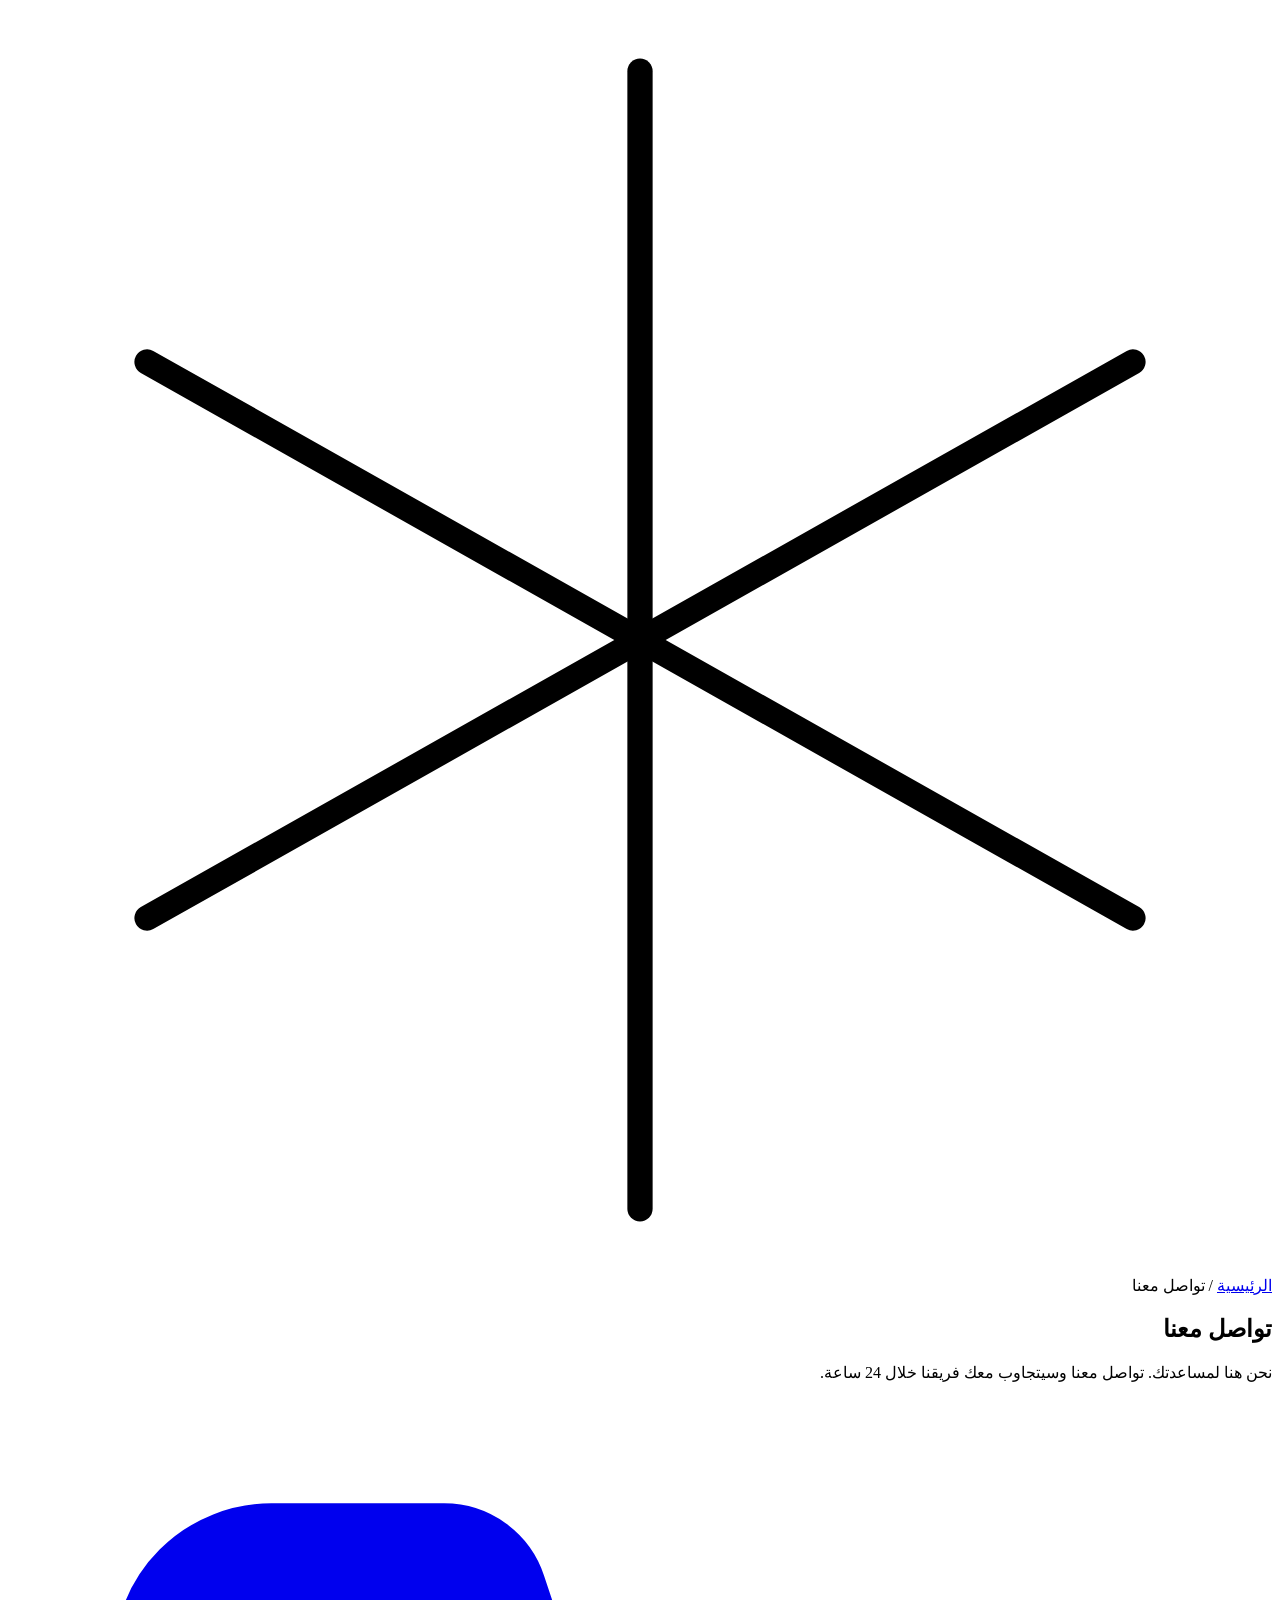
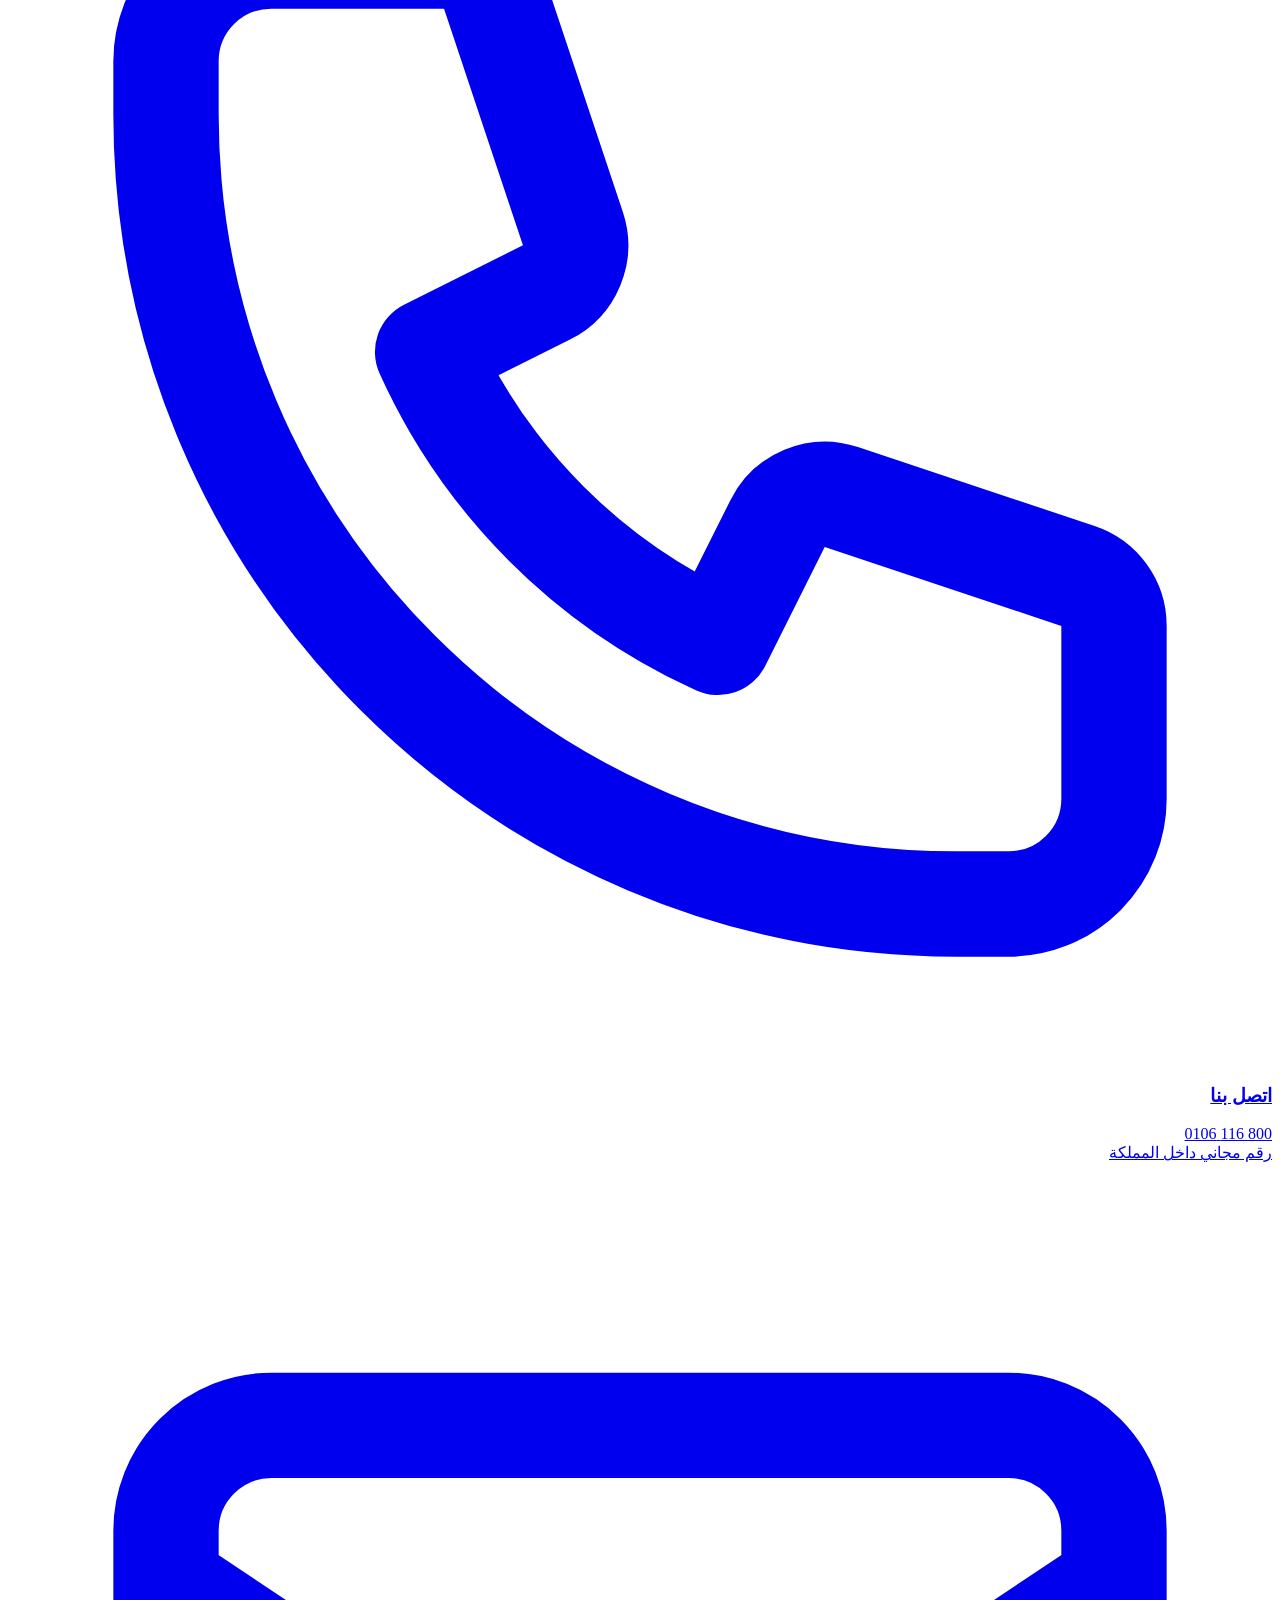
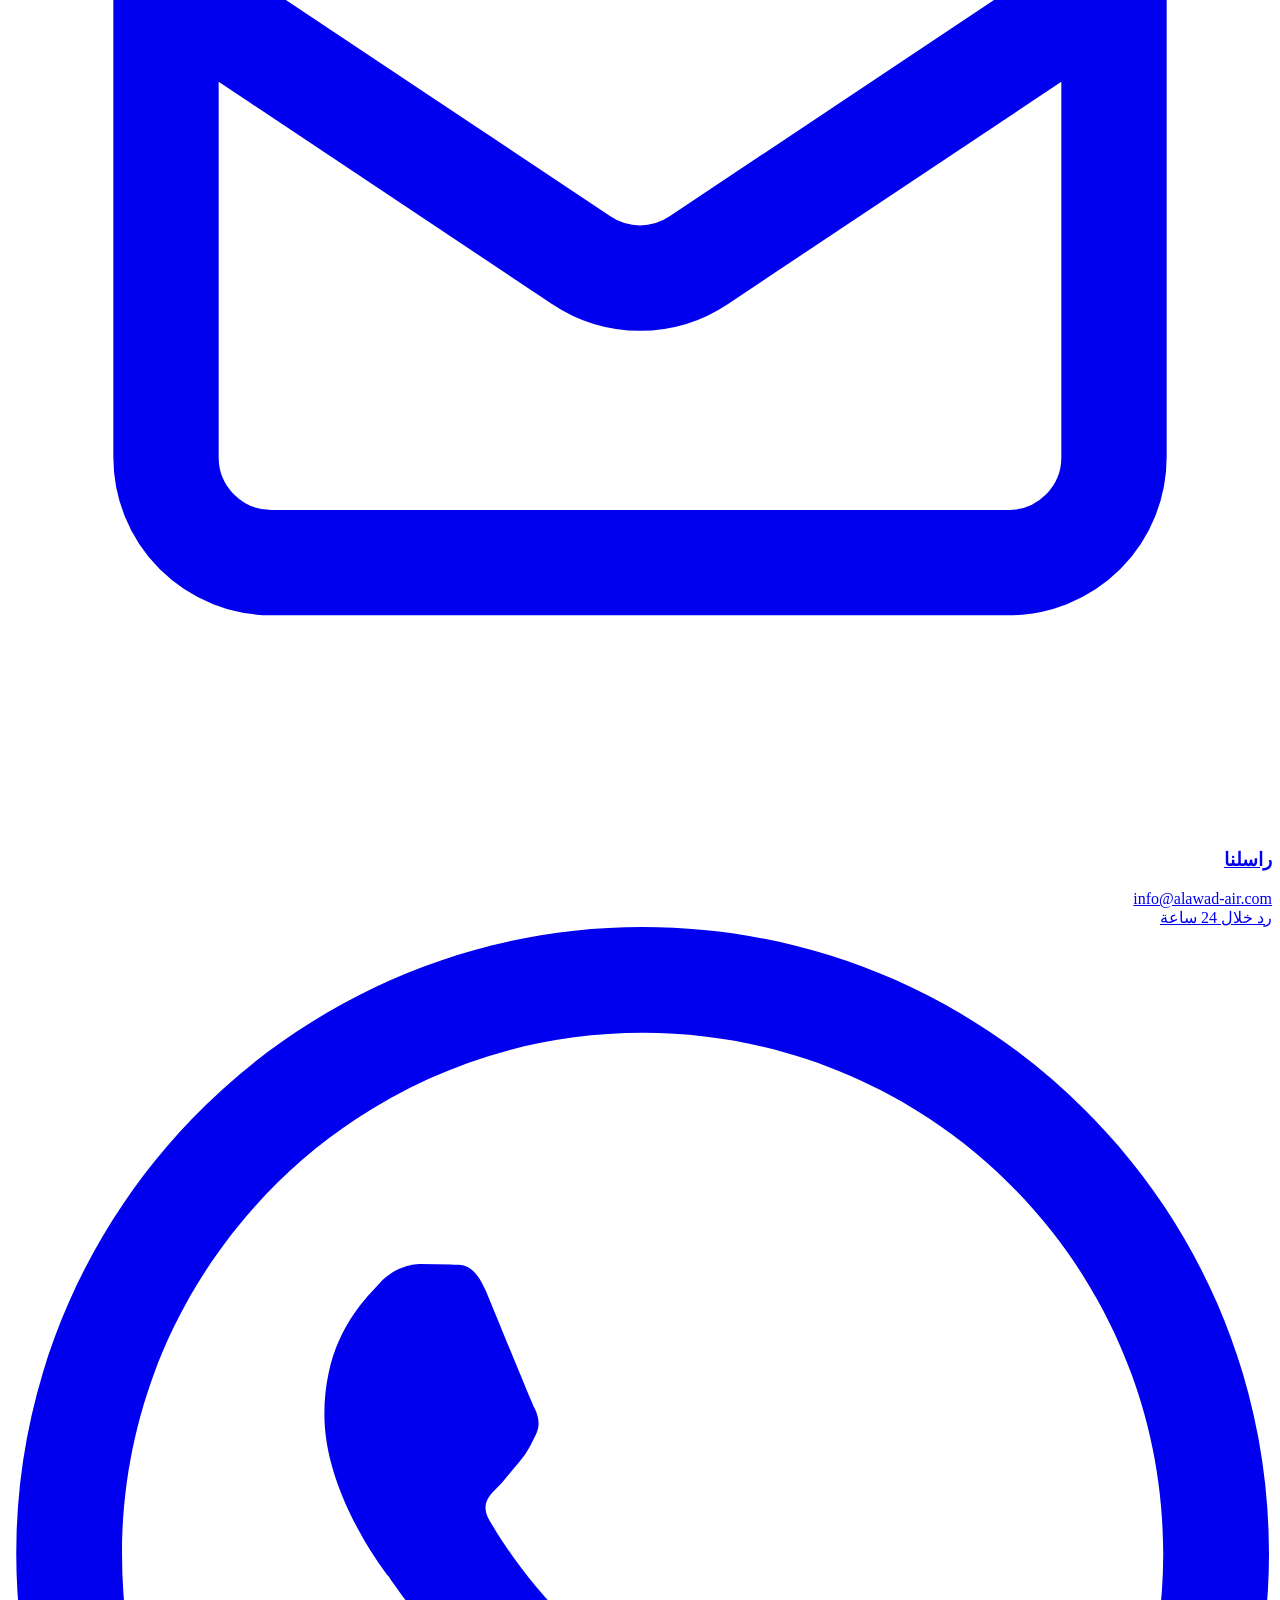
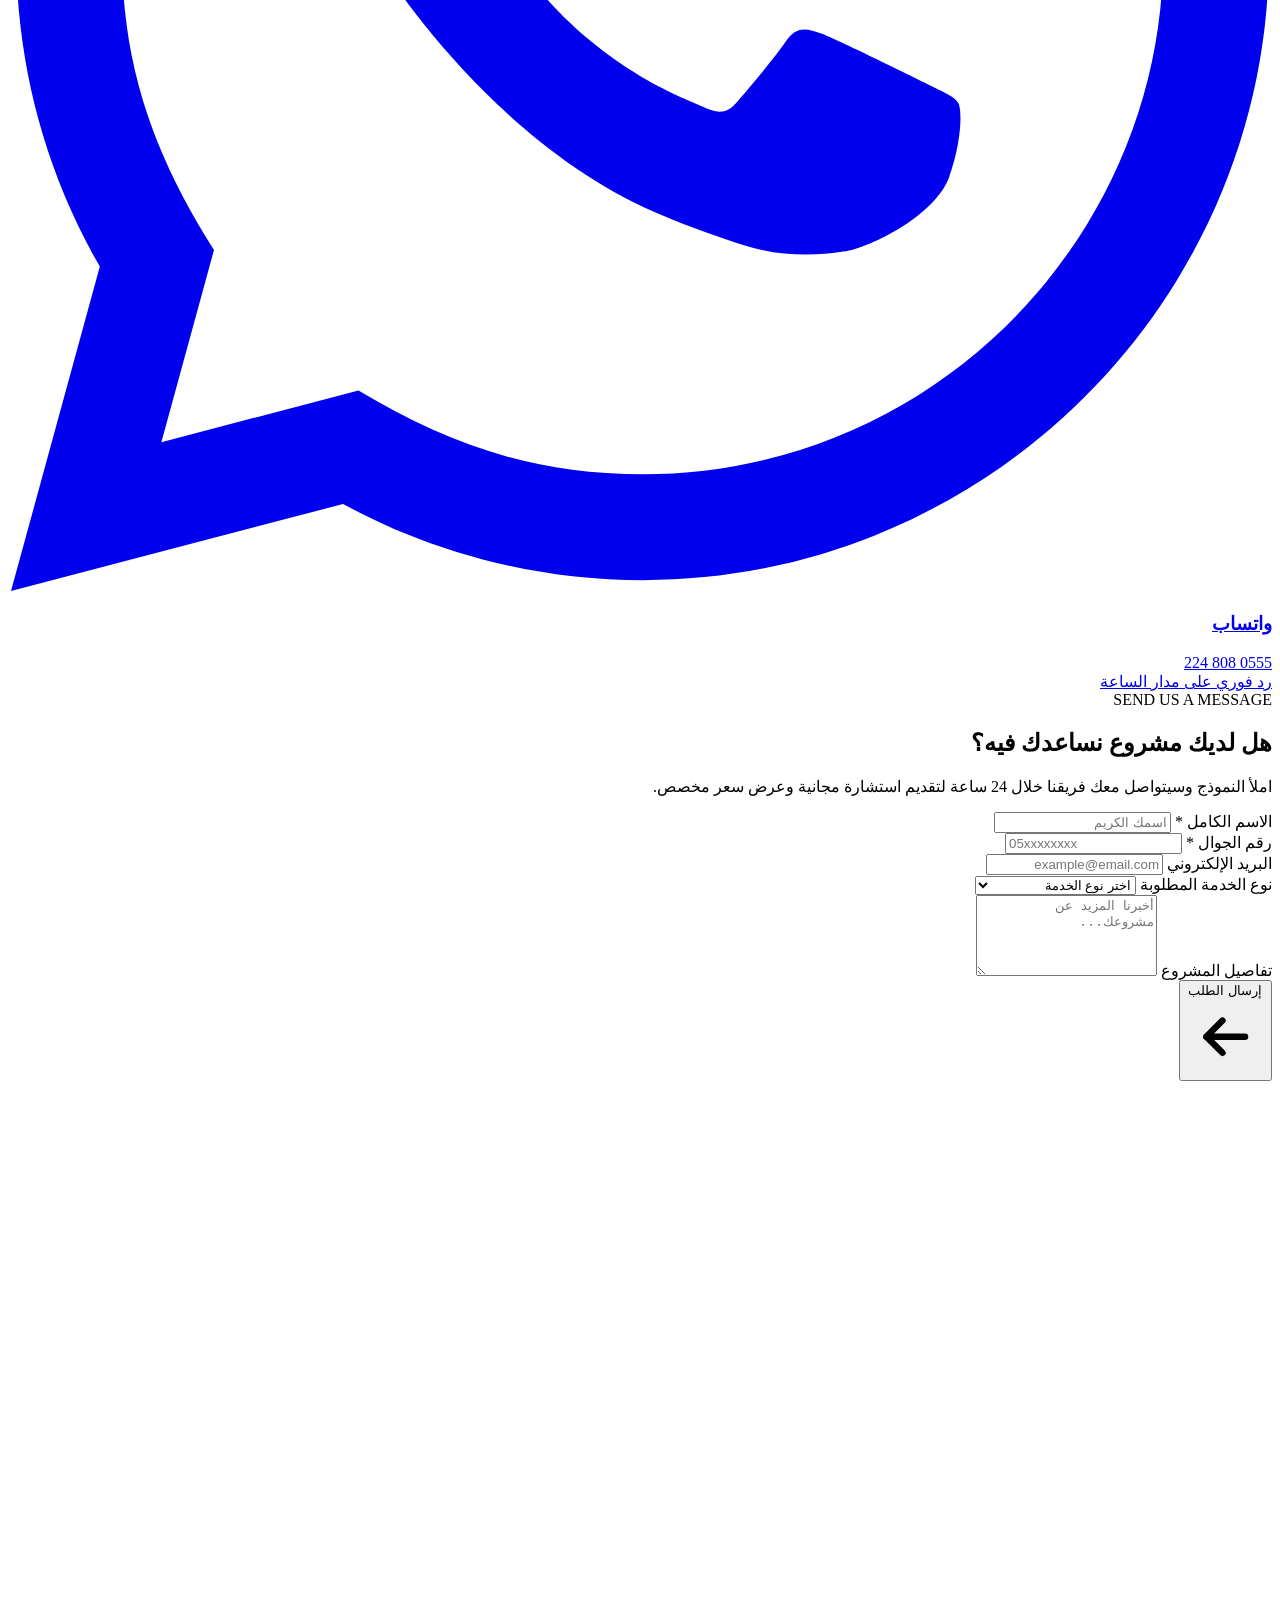
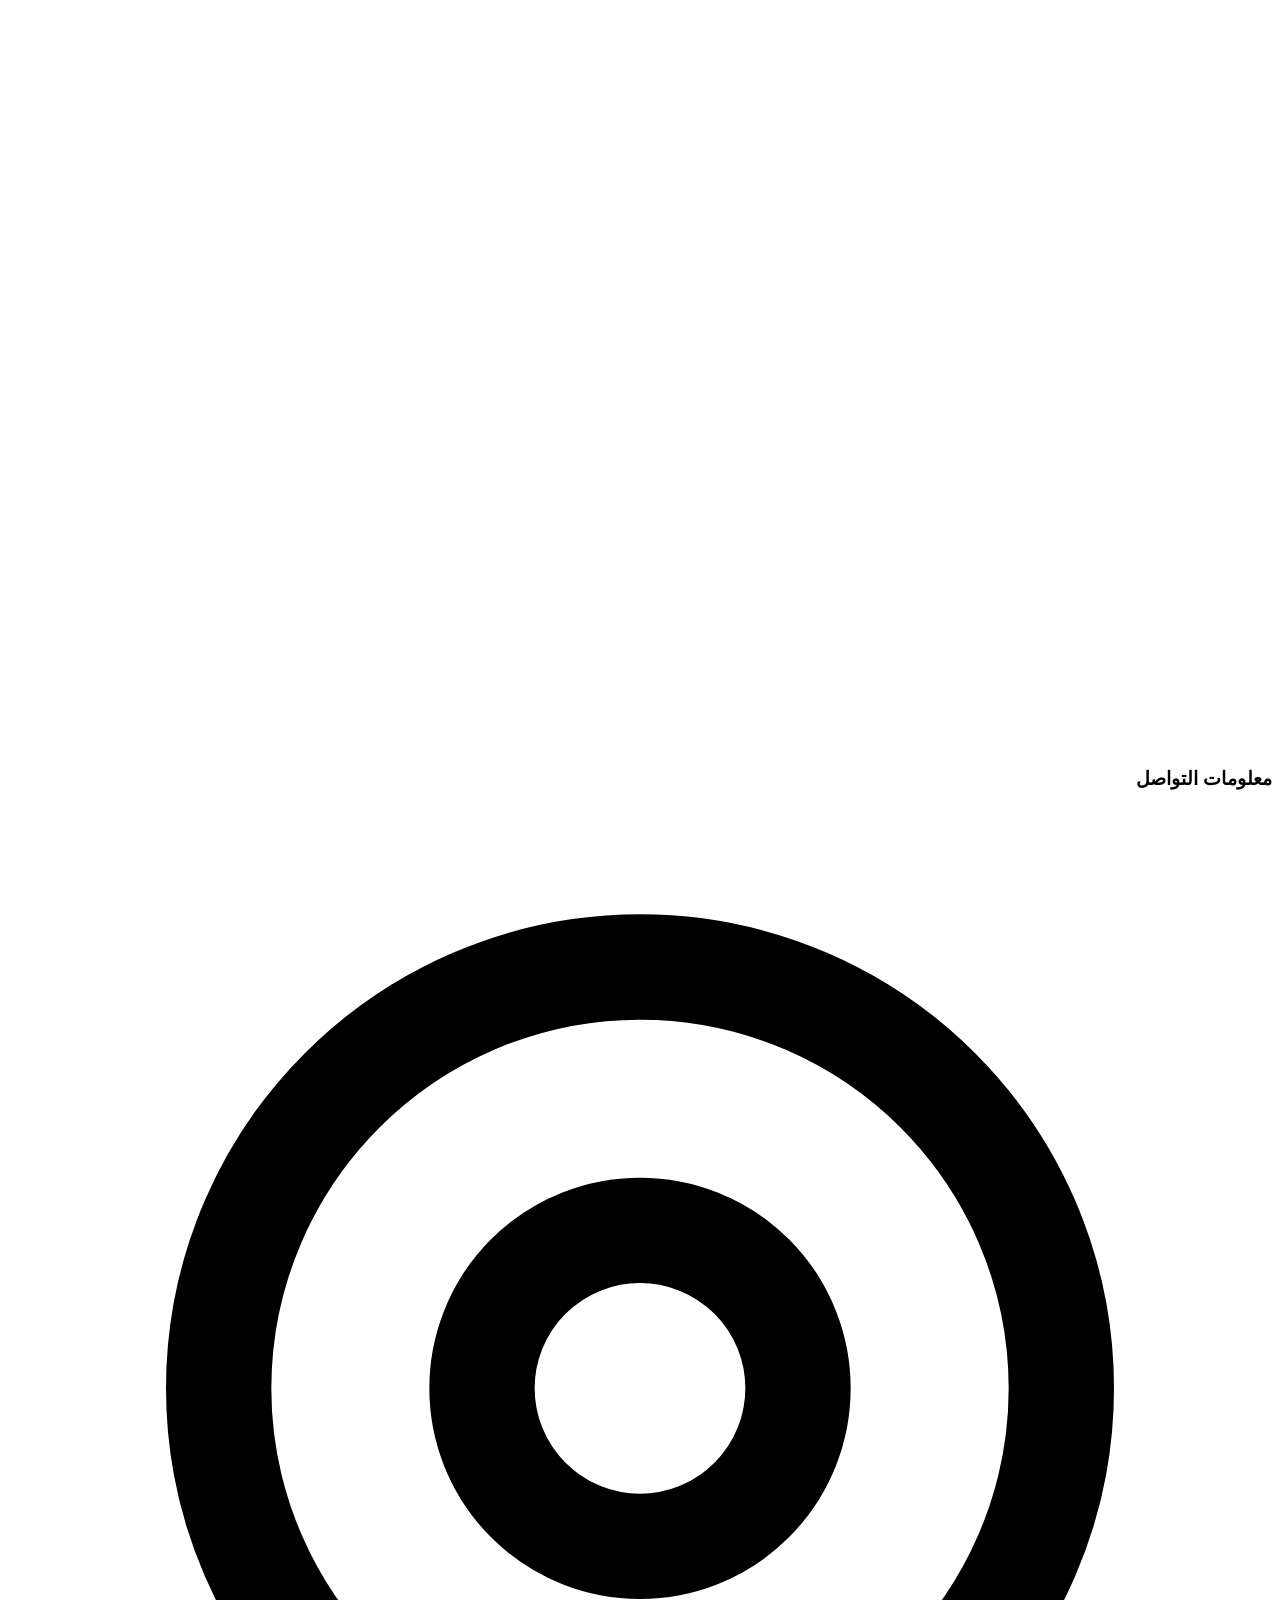
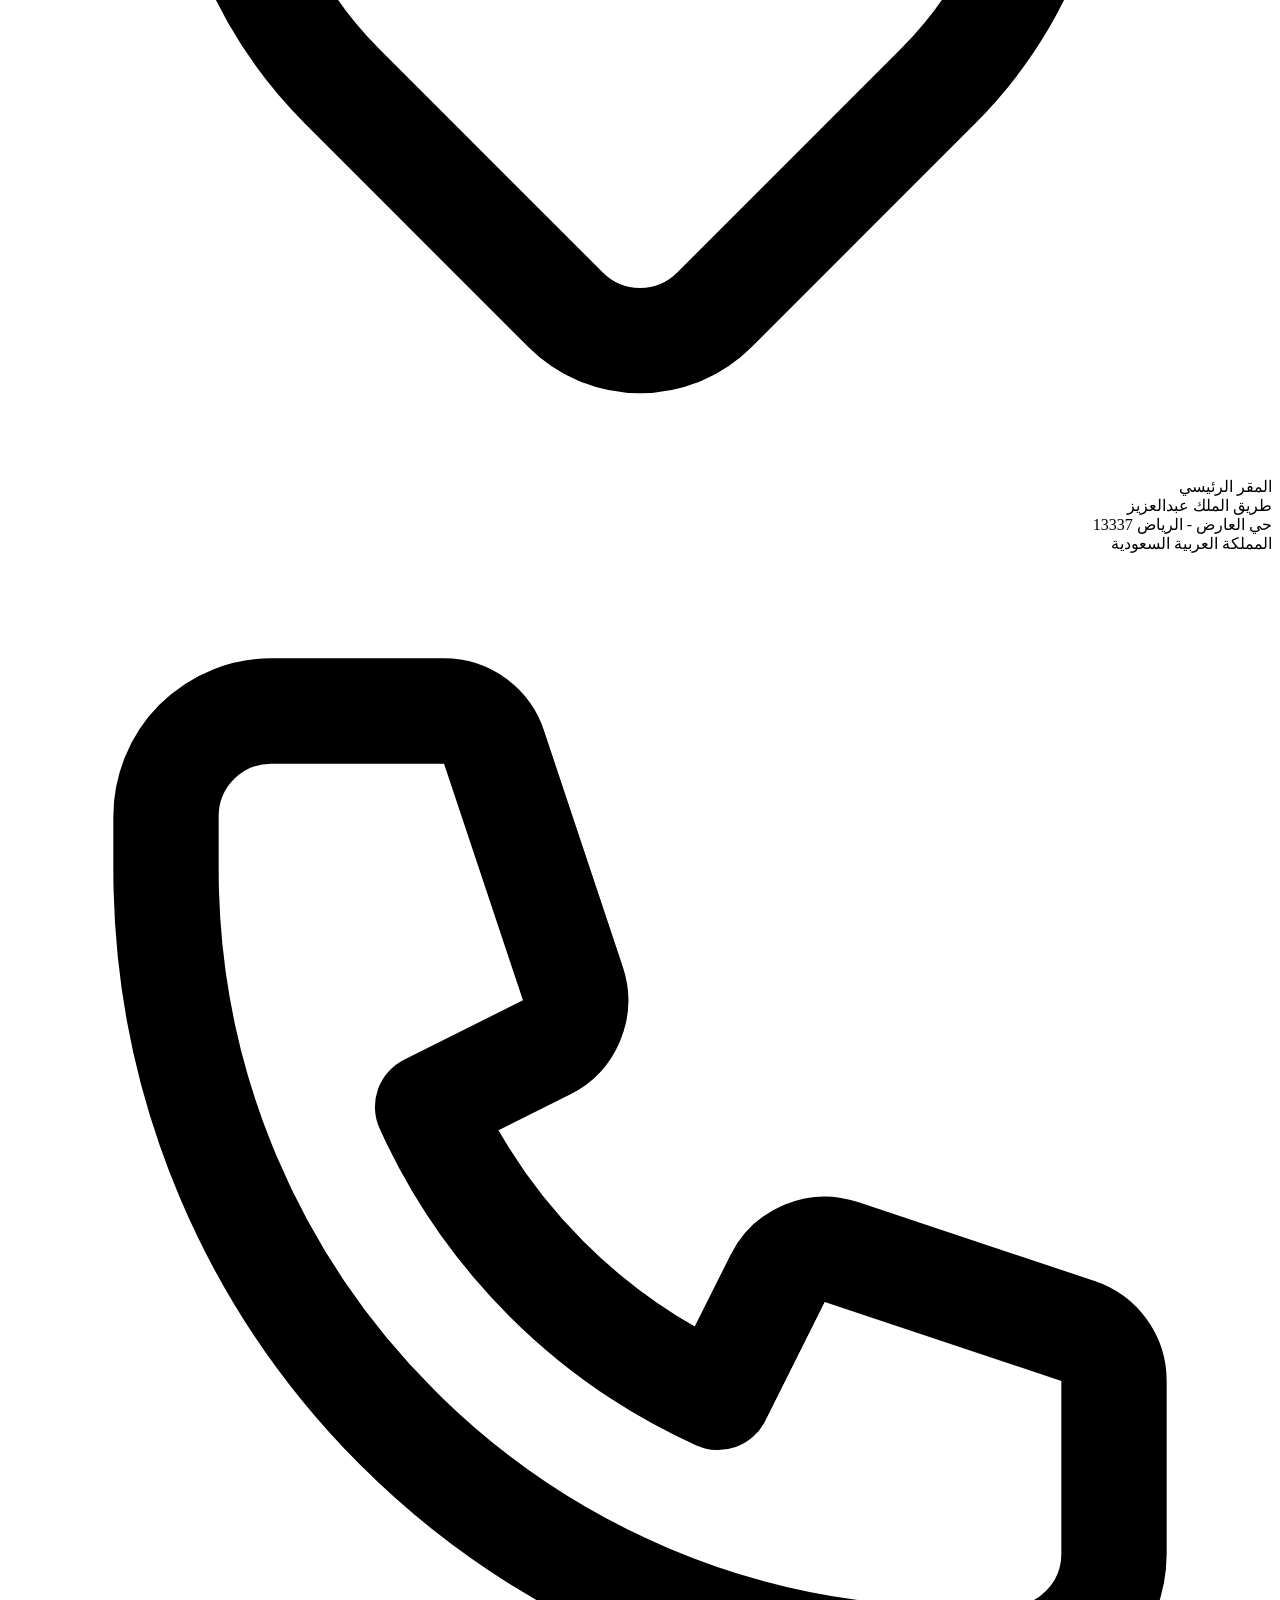
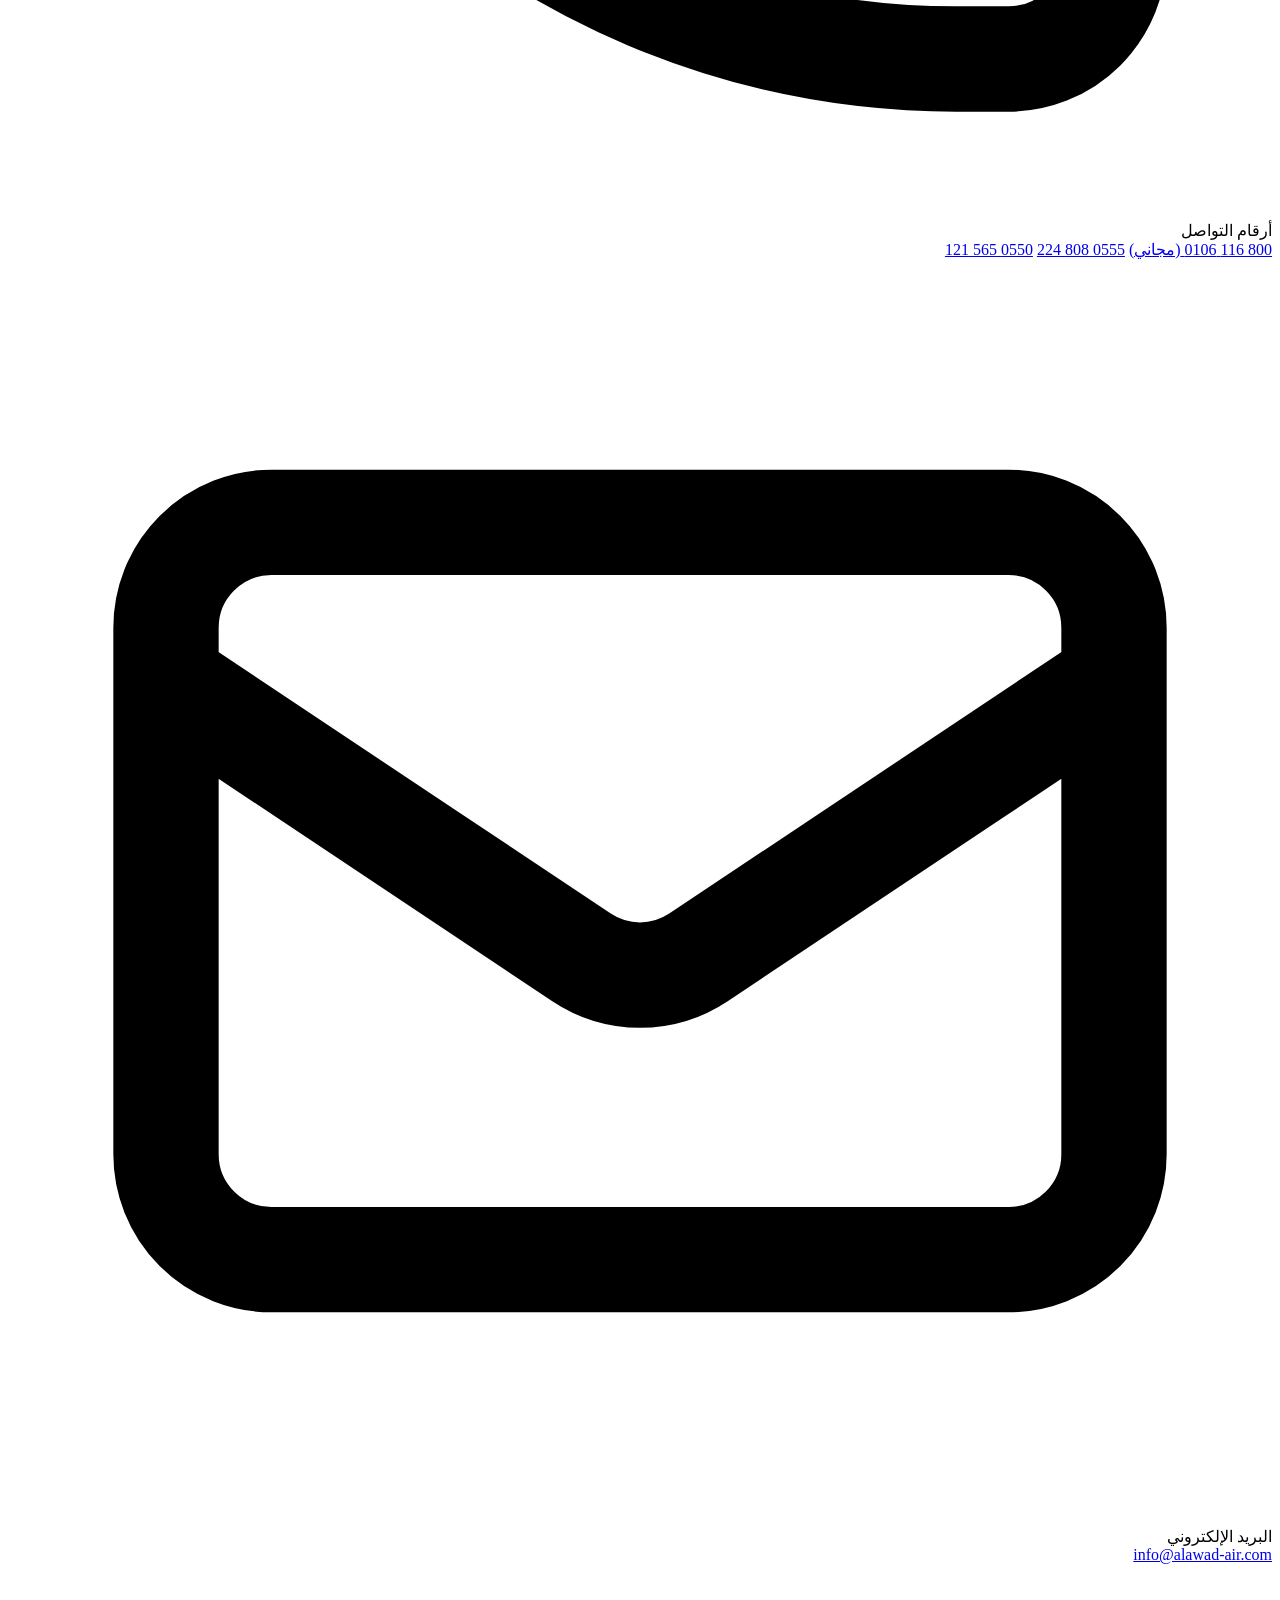
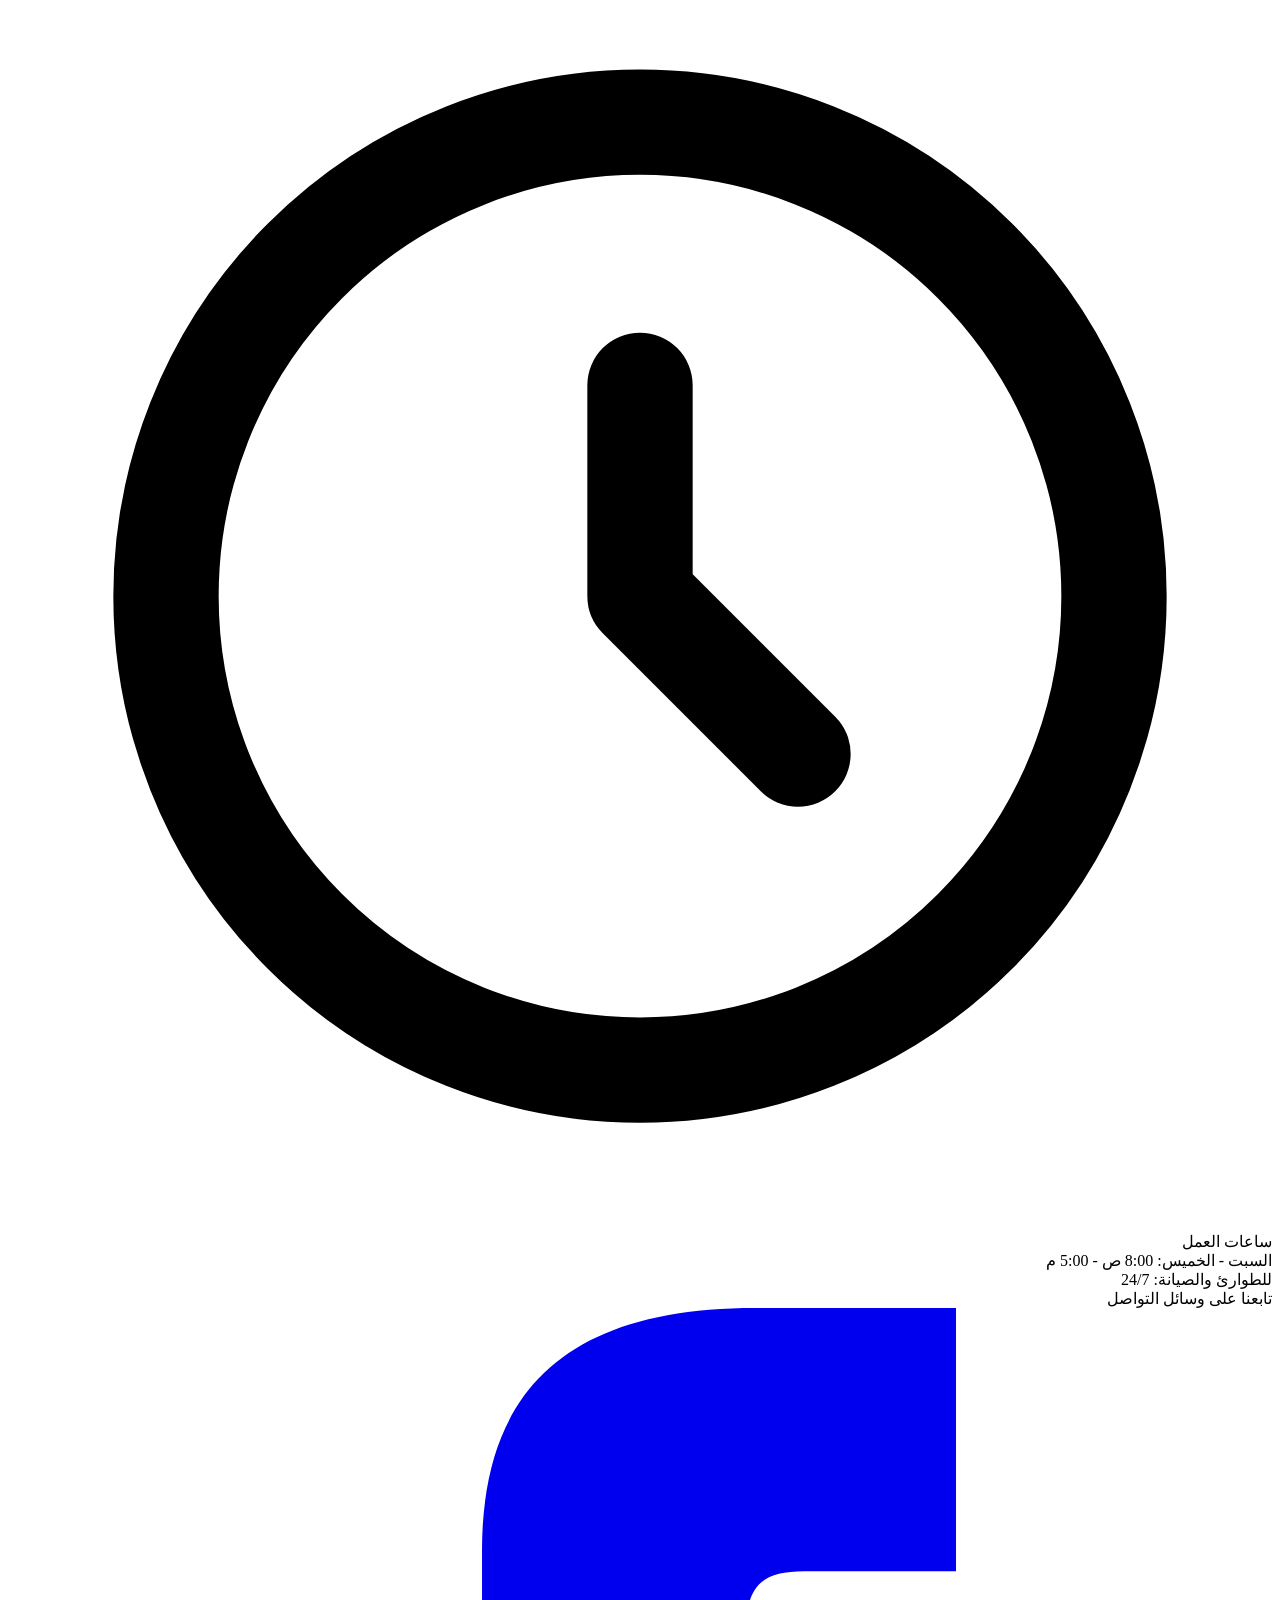
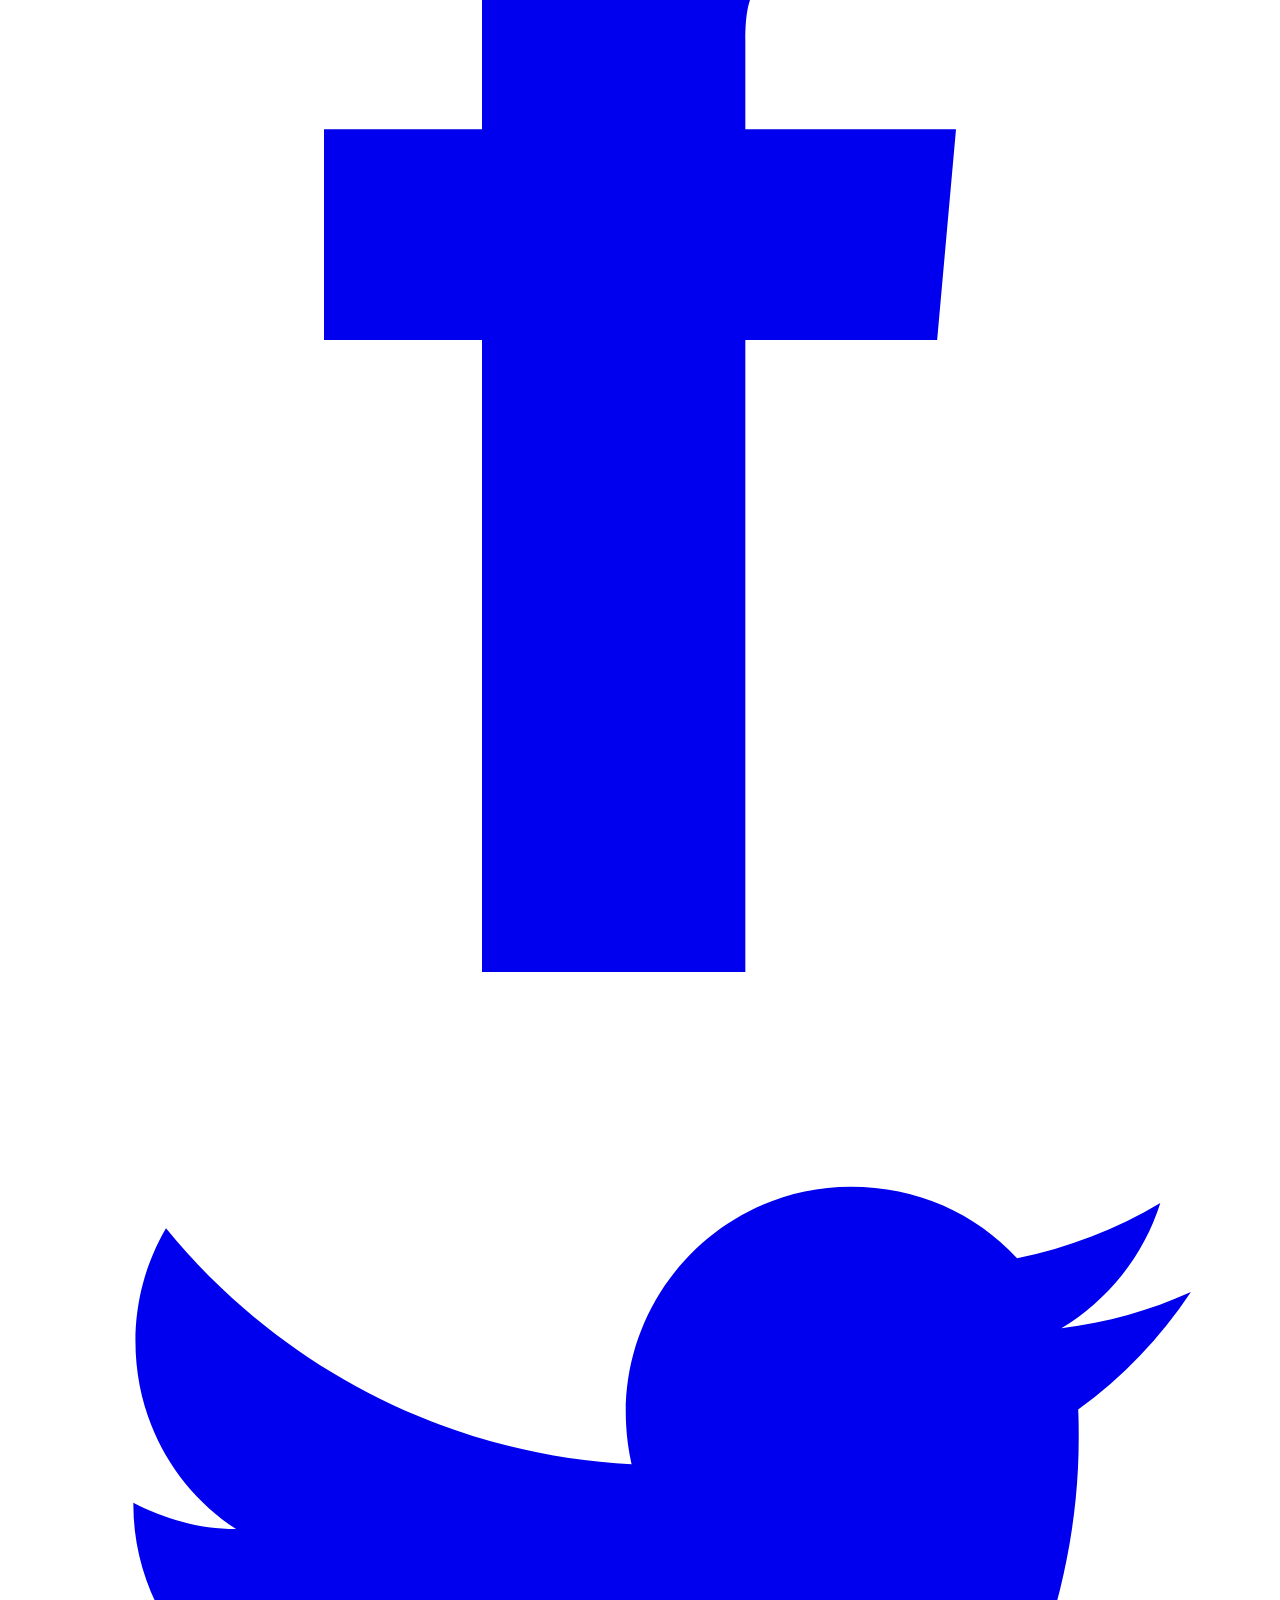
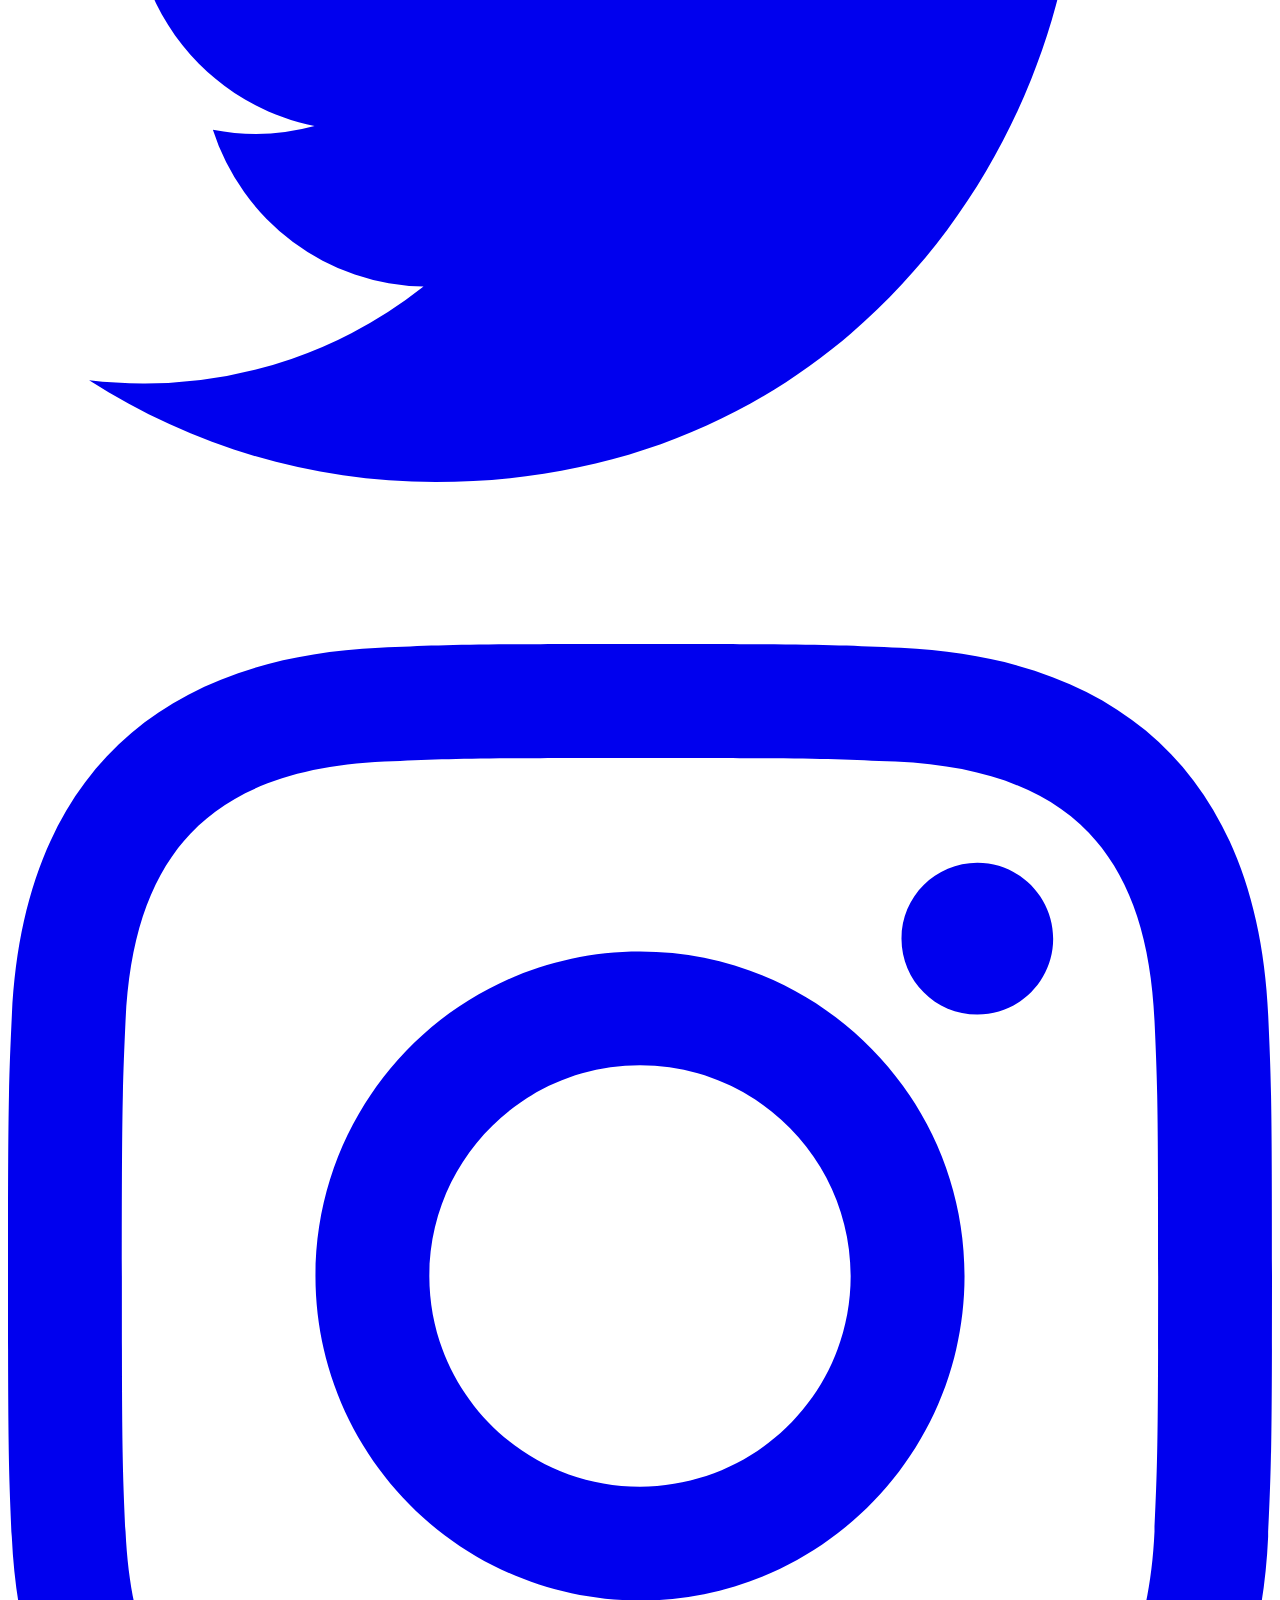
==== commit 6616ca84: "Add files via upload" ====
--- a/index.html
+++ b/index.html
@@ -3,40 +3,20 @@
 <head>
 <meta charset="UTF-8">
 <meta name="viewport" content="width=device-width, initial-scale=1.0">
-<title>العواد للتكييف | خبراء التبريد منذ 25 عاماً</title>
-<meta name="description" content="شركة العواد للتكييف - حلول التكييف المتكاملة بمعايير عالمية. دراسة، تصميم، تنفيذ، صيانة. 2500+ مشروع منجز.">
-
-<script src="https://cdn.tailwindcss.com"></script>
-<script>
-  tailwind.config = {
-    theme: {
-      extend: {
-        colors: {
-          'navy': {
-            50: '#E8EEF5', 100: '#B8C9DD', 200: '#88A3C5',
-            400: '#3D6FA5', 600: '#1B5FAA', 800: '#0A1F3D', 900: '#061530',
-          },
-          'ice': '#1B5FAA',
-        },
-        fontFamily: {
-          'display': ['Cairo', 'serif'],
-          'body': ['Tajawal', 'sans-serif'],
-        },
-      }
-    }
-  }
-</script>
+<title>تواصل معنا | العواد للتكييف</title>
+<meta name="description" content="تواصل مع شركة العواد للتكييف - الرياض، حي العارض، طريق الملك عبدالعزيز. هاتف 8001160106.">
+
 <link rel="stylesheet" href="assets/style.css">
 </head>
 
-<body class="bg-white text-navy-900" data-page="home">
+<body class="bg-white text-navy-900" data-page="contact">
 
 <div id="slot-loader"></div>
 <div id="slot-header"></div>
 
-<!-- ============================ HERO ============================ -->
-<section class="relative min-h-screen hero-bg flex items-center overflow-hidden">
-  <div class="absolute -left-40 -top-40 w-[600px] h-[600px] opacity-[0.04] snowflake-decoration">
+<!-- ============================ PAGE HERO ============================ -->
+<section class="page-hero relative flex items-center pt-32 pb-20 overflow-hidden">
+  <div class="absolute -left-40 -top-40 w-[500px] h-[500px] opacity-[0.04] snowflake-decoration">
     <svg viewBox="0 0 100 100" class="w-full h-full text-white">
       <g transform="translate(50,50)" stroke="currentColor" stroke-width="2" fill="none" stroke-linecap="round">
         <line x1="0" y1="-45" x2="0" y2="45"/>
@@ -45,278 +25,207 @@
       </g>
     </svg>
   </div>
-
-  <div class="relative z-10 max-w-7xl mx-auto px-6 pt-32 pb-20 w-full">
-    <div class="max-w-3xl text-white">
-      <div class="inline-flex items-center gap-3 mb-6 animate-fade-up">
-        <div class="w-10 h-px bg-navy-200"></div>
-        <span class="text-navy-200 text-xs tracking-[0.4em] font-medium">AL AWAD AIR CONDITIONING</span>
+  <div class="relative z-10 max-w-7xl mx-auto px-6 w-full text-white">
+    <nav class="flex items-center gap-2 text-sm text-navy-200 mb-6">
+      <a href="index.html" class="hover:text-white">الرئيسية</a>
+      <span class="opacity-50">/</span>
+      <span class="text-white">تواصل معنا</span>
+    </nav>
+    <h1 class="font-display font-bold text-4xl md:text-5xl lg:text-6xl mb-4">تواصل معنا</h1>
+    <p class="text-navy-100/90 text-lg max-w-2xl">نحن هنا لمساعدتك. تواصل معنا وسيتجاوب معك فريقنا خلال 24 ساعة.</p>
+  </div>
+</section>
+
+<!-- ============================ QUICK CONTACT CARDS ============================ -->
+<section class="py-16 bg-white">
+  <div class="max-w-7xl mx-auto px-6">
+    <div class="grid md:grid-cols-3 gap-6">
+
+      <a href="tel:8001160106" class="group bg-gradient-to-br from-navy-50 to-white border border-gray-100 hover:border-ice rounded-2xl p-8 text-center card-hover hover:shadow-2xl reveal">
+        <div class="w-16 h-16 bg-ice/10 group-hover:bg-ice rounded-2xl flex items-center justify-center mx-auto mb-5 transition-colors">
+          <svg class="w-8 h-8 text-ice group-hover:text-white transition-colors" fill="none" stroke="currentColor" viewBox="0 0 24 24"><path stroke-linecap="round" stroke-linejoin="round" stroke-width="2" d="M3 5a2 2 0 012-2h3.28a1 1 0 01.948.684l1.498 4.493a1 1 0 01-.502 1.21l-2.257 1.13a11.042 11.042 0 005.516 5.516l1.13-2.257a1 1 0 011.21-.502l4.493 1.498a1 1 0 01.684.949V19a2 2 0 01-2 2h-1C9.716 21 3 14.284 3 6V5z"/></svg>
+        </div>
+        <h3 class="font-display font-bold text-lg text-navy-900 mb-2">اتصل بنا</h3>
+        <div class="font-bold text-2xl text-ice mb-1">800 116 0106</div>
+        <div class="text-xs text-gray-500">رقم مجاني داخل المملكة</div>
+      </a>
+
+      <a href="mailto:info@alawad-air.com" class="group bg-gradient-to-br from-navy-50 to-white border border-gray-100 hover:border-ice rounded-2xl p-8 text-center card-hover hover:shadow-2xl reveal">
+        <div class="w-16 h-16 bg-ice/10 group-hover:bg-ice rounded-2xl flex items-center justify-center mx-auto mb-5 transition-colors">
+          <svg class="w-8 h-8 text-ice group-hover:text-white transition-colors" fill="none" stroke="currentColor" viewBox="0 0 24 24"><path stroke-linecap="round" stroke-linejoin="round" stroke-width="2" d="M3 8l7.89 5.26a2 2 0 002.22 0L21 8M5 19h14a2 2 0 002-2V7a2 2 0 00-2-2H5a2 2 0 00-2 2v10a2 2 0 002 2z"/></svg>
+        </div>
+        <h3 class="font-display font-bold text-lg text-navy-900 mb-2">راسلنا</h3>
+        <div class="font-bold text-lg text-ice mb-1">info@alawad-air.com</div>
+        <div class="text-xs text-gray-500">رد خلال 24 ساعة</div>
+      </a>
+
+      <a href="https://wa.me/966555808224" target="_blank" class="group bg-gradient-to-br from-green-50 to-white border border-gray-100 hover:border-green-500 rounded-2xl p-8 text-center card-hover hover:shadow-2xl reveal">
+        <div class="w-16 h-16 bg-green-500/10 group-hover:bg-green-500 rounded-2xl flex items-center justify-center mx-auto mb-5 transition-colors">
+          <svg class="w-8 h-8 text-green-600 group-hover:text-white transition-colors" fill="currentColor" viewBox="0 0 24 24"><path d="M.057 24l1.687-6.163c-1.041-1.804-1.588-3.849-1.587-5.946.003-6.556 5.338-11.891 11.893-11.891 3.181.001 6.167 1.24 8.413 3.488 2.245 2.248 3.481 5.236 3.48 8.414-.003 6.557-5.338 11.892-11.893 11.892-1.99-.001-3.951-.5-5.688-1.448l-6.305 1.654zm6.597-3.807c1.676.995 3.276 1.591 5.392 1.592 5.448 0 9.886-4.434 9.889-9.885.002-5.462-4.415-9.89-9.881-9.892-5.452 0-9.887 4.434-9.889 9.884-.001 2.225.651 3.891 1.746 5.634l-.999 3.648 3.742-.981zm11.387-5.464c-.074-.124-.272-.198-.57-.347-.297-.149-1.758-.868-2.031-.967-.272-.099-.47-.149-.669.149-.198.297-.768.967-.941 1.165-.173.198-.347.223-.644.074-.297-.149-1.255-.462-2.39-1.475-.883-.788-1.48-1.761-1.653-2.059-.173-.297-.018-.458.13-.606.134-.133.297-.347.446-.521.151-.172.2-.296.3-.495.099-.198.05-.372-.025-.521-.075-.148-.669-1.611-.916-2.206-.242-.579-.487-.501-.669-.51l-.57-.01c-.198 0-.52.074-.792.372s-1.04 1.016-1.04 2.479 1.065 2.876 1.213 3.074c.149.198 2.095 3.2 5.076 4.487.709.306 1.263.489 1.694.626.712.226 1.36.194 1.872.118.571-.085 1.758-.719 2.006-1.413.248-.695.248-1.29.173-1.414z"/></svg>
+        </div>
+        <h3 class="font-display font-bold text-lg text-navy-900 mb-2">واتساب</h3>
+        <div class="font-bold text-2xl text-green-600 mb-1">0555 808 224</div>
+        <div class="text-xs text-gray-500">رد فوري على مدار الساعة</div>
+      </a>
+
+    </div>
+  </div>
+</section>
+
+<!-- ============================ FORM + INFO ============================ -->
+<section class="py-16 bg-gray-50">
+  <div class="max-w-7xl mx-auto px-6">
+    <div class="grid lg:grid-cols-2 gap-12">
+
+      <!-- نموذج الاتصال -->
+      <div class="reveal">
+        <div class="section-label">SEND US A MESSAGE</div>
+        <h2 class="font-display font-bold text-3xl lg:text-4xl text-navy-900 mb-6 leading-tight">
+          هل لديك مشروع
+          <span class="block text-ice">نساعدك فيه؟</span>
+        </h2>
+        <p class="text-gray-600 mb-8 leading-relaxed">
+          املأ النموذج وسيتواصل معك فريقنا خلال 24 ساعة لتقديم استشارة مجانية وعرض سعر مخصص.
+        </p>
+
+        <form class="space-y-4 bg-white p-8 rounded-2xl shadow-lg" onsubmit="event.preventDefault(); alert('شكراً لتواصلك! سنرد عليك قريباً.');">
+          <div class="grid sm:grid-cols-2 gap-4">
+            <div>
+              <label class="block text-sm font-medium text-navy-900 mb-2">الاسم الكامل *</label>
+              <input type="text" required class="w-full px-4 py-3 rounded-lg border border-gray-200 focus:border-ice focus:ring-2 focus:ring-ice/20 outline-none transition" placeholder="اسمك الكريم">
+            </div>
+            <div>
+              <label class="block text-sm font-medium text-navy-900 mb-2">رقم الجوال *</label>
+              <input type="tel" required class="w-full px-4 py-3 rounded-lg border border-gray-200 focus:border-ice focus:ring-2 focus:ring-ice/20 outline-none transition" placeholder="05xxxxxxxx">
+            </div>
+          </div>
+          <div>
+            <label class="block text-sm font-medium text-navy-900 mb-2">البريد الإلكتروني</label>
+            <input type="email" class="w-full px-4 py-3 rounded-lg border border-gray-200 focus:border-ice focus:ring-2 focus:ring-ice/20 outline-none transition" placeholder="example@email.com">
+          </div>
+          <div>
+            <label class="block text-sm font-medium text-navy-900 mb-2">نوع الخدمة المطلوبة</label>
+            <select class="w-full px-4 py-3 rounded-lg border border-gray-200 focus:border-ice focus:ring-2 focus:ring-ice/20 outline-none transition bg-white">
+              <option>اختر نوع الخدمة</option>
+              <option>دراسات وتصاميم</option>
+              <option>تكييف مركزي وشلرات</option>
+              <option>أنظمة VRF / VRV</option>
+              <option>تمديدات الهواء (Ducting)</option>
+              <option>الصيانة والتشغيل</option>
+              <option>قطع الغيار</option>
+              <option>أخرى</option>
+            </select>
+          </div>
+          <div>
+            <label class="block text-sm font-medium text-navy-900 mb-2">تفاصيل المشروع</label>
+            <textarea rows="5" class="w-full px-4 py-3 rounded-lg border border-gray-200 focus:border-ice focus:ring-2 focus:ring-ice/20 outline-none transition resize-none" placeholder="أخبرنا المزيد عن مشروعك..."></textarea>
+          </div>
+          <button type="submit" class="w-full bg-ice hover:bg-navy-800 text-white py-4 rounded-lg font-bold transition-colors flex items-center justify-center gap-2">
+            إرسال الطلب
+            <svg class="w-5 h-5" fill="none" stroke="currentColor" viewBox="0 0 24 24"><path stroke-linecap="round" stroke-linejoin="round" stroke-width="2" d="M11 17l-5-5m0 0l5-5m-5 5h12"/></svg>
+          </button>
+        </form>
       </div>
 
-      <h1 class="font-display font-bold text-4xl md:text-6xl lg:text-7xl leading-[1.1] mb-6 animate-fade-up delay-200">
-        خبراء التبريد
-        <span class="block text-navy-200 mt-3">منذ 25 عاماً</span>
-      </h1>
-
-      <div class="flex items-center gap-3 mb-8 animate-fade-up delay-300">
-        <div class="px-4 py-1.5 bg-white/10 glass rounded-full text-sm text-navy-100 border border-white/20">دراسة</div>
-        <div class="w-1.5 h-1.5 bg-navy-200 rounded-full"></div>
-        <div class="px-4 py-1.5 bg-white/10 glass rounded-full text-sm text-navy-100 border border-white/20">تصميم</div>
-        <div class="w-1.5 h-1.5 bg-navy-200 rounded-full"></div>
-        <div class="px-4 py-1.5 bg-white/10 glass rounded-full text-sm text-navy-100 border border-white/20">تنفيذ</div>
-      </div>
-
-      <p class="text-lg md:text-xl text-white/85 leading-relaxed mb-10 max-w-2xl animate-fade-up delay-400">
-        شركة العواد للتكييف - إحدى شركات مجموعة عبداللطيف وعبدالرحمن العواد القابضة. نقدم حلولاً متكاملة في تصميم وتنفيذ وصيانة أنظمة التكييف بأعلى المعايير العالمية.
-      </p>
-
-      <div class="flex flex-wrap gap-4 animate-fade-up delay-500">
-        <a href="services.html" class="group bg-white text-navy-900 px-8 py-4 rounded-lg font-medium flex items-center gap-2 hover:bg-navy-50 transition-all">
-          استكشف خدماتنا
-          <svg class="w-4 h-4 group-hover:-translate-x-1 transition-transform" fill="none" stroke="currentColor" viewBox="0 0 24 24"><path stroke-linecap="round" stroke-linejoin="round" stroke-width="2" d="M11 17l-5-5m0 0l5-5m-5 5h12"/></svg>
-        </a>
-        <a href="contact.html" class="group bg-transparent border border-white/30 text-white px-8 py-4 rounded-lg font-medium flex items-center gap-2 hover:bg-white/10 transition-all">
-          <svg class="w-4 h-4" fill="none" stroke="currentColor" viewBox="0 0 24 24"><path stroke-linecap="round" stroke-linejoin="round" stroke-width="2" d="M3 5a2 2 0 012-2h3.28a1 1 0 01.948.684l1.498 4.493a1 1 0 01-.502 1.21l-2.257 1.13a11.042 11.042 0 005.516 5.516l1.13-2.257a1 1 0 011.21-.502l4.493 1.498a1 1 0 01.684.949V19a2 2 0 01-2 2h-1C9.716 21 3 14.284 3 6V5z"/></svg>
-          تواصل معنا
-        </a>
+      <!-- معلومات الاتصال -->
+      <div class="reveal">
+        <div class="bg-gradient-to-br from-navy-800 to-navy-900 rounded-2xl p-10 text-white relative overflow-hidden mb-6">
+          <div class="absolute -left-20 -bottom-20 w-72 h-72 opacity-10 snowflake-decoration">
+            <svg viewBox="0 0 100 100" class="w-full h-full">
+              <g transform="translate(50,50)" stroke="white" stroke-width="2" fill="none">
+                <line x1="0" y1="-45" x2="0" y2="45"/>
+                <line x1="-39" y1="-22" x2="39" y2="22"/>
+                <line x1="-39" y1="22" x2="39" y2="-22"/>
+              </g>
+            </svg>
+          </div>
+
+          <div class="relative z-10">
+            <h3 class="font-display font-bold text-2xl mb-8">معلومات التواصل</h3>
+
+            <div class="space-y-6">
+
+              <div class="flex items-start gap-4">
+                <div class="w-12 h-12 bg-white/10 rounded-xl flex items-center justify-center flex-shrink-0">
+                  <svg class="w-5 h-5" fill="none" stroke="currentColor" viewBox="0 0 24 24"><path stroke-linecap="round" stroke-linejoin="round" stroke-width="2" d="M17.657 16.657L13.414 20.9a1.998 1.998 0 01-2.827 0l-4.244-4.243a8 8 0 1111.314 0z"/><path stroke-linecap="round" stroke-linejoin="round" stroke-width="2" d="M15 11a3 3 0 11-6 0 3 3 0 016 0z"/></svg>
+                </div>
+                <div>
+                  <div class="text-navy-200 text-sm mb-1">المقر الرئيسي</div>
+                  <div class="text-white font-bold mb-1">طريق الملك عبدالعزيز</div>
+                  <div class="text-white">حي العارض - الرياض 13337</div>
+                  <div class="text-white text-sm">المملكة العربية السعودية</div>
+                </div>
+              </div>
+
+              <div class="flex items-start gap-4">
+                <div class="w-12 h-12 bg-white/10 rounded-xl flex items-center justify-center flex-shrink-0">
+                  <svg class="w-5 h-5" fill="none" stroke="currentColor" viewBox="0 0 24 24"><path stroke-linecap="round" stroke-linejoin="round" stroke-width="2" d="M3 5a2 2 0 012-2h3.28a1 1 0 01.948.684l1.498 4.493a1 1 0 01-.502 1.21l-2.257 1.13a11.042 11.042 0 005.516 5.516l1.13-2.257a1 1 0 011.21-.502l4.493 1.498a1 1 0 01.684.949V19a2 2 0 01-2 2h-1C9.716 21 3 14.284 3 6V5z"/></svg>
+                </div>
+                <div>
+                  <div class="text-navy-200 text-sm mb-1">أرقام التواصل</div>
+                  <a href="tel:8001160106" class="block text-white hover:text-navy-200 transition-colors">800 116 0106 <span class="text-xs text-navy-200">(مجاني)</span></a>
+                  <a href="tel:0555808224" class="block text-white hover:text-navy-200 transition-colors">0555 808 224</a>
+                  <a href="tel:0550565121" class="block text-white hover:text-navy-200 transition-colors">0550 565 121</a>
+                </div>
+              </div>
+
+              <div class="flex items-start gap-4">
+                <div class="w-12 h-12 bg-white/10 rounded-xl flex items-center justify-center flex-shrink-0">
+                  <svg class="w-5 h-5" fill="none" stroke="currentColor" viewBox="0 0 24 24"><path stroke-linecap="round" stroke-linejoin="round" stroke-width="2" d="M3 8l7.89 5.26a2 2 0 002.22 0L21 8M5 19h14a2 2 0 002-2V7a2 2 0 00-2-2H5a2 2 0 00-2 2v10a2 2 0 002 2z"/></svg>
+                </div>
+                <div>
+                  <div class="text-navy-200 text-sm mb-1">البريد الإلكتروني</div>
+                  <a href="mailto:info@alawad-air.com" class="text-white hover:text-navy-200 transition-colors">info@alawad-air.com</a>
+                </div>
+              </div>
+
+              <div class="flex items-start gap-4">
+                <div class="w-12 h-12 bg-white/10 rounded-xl flex items-center justify-center flex-shrink-0">
+                  <svg class="w-5 h-5" fill="none" stroke="currentColor" viewBox="0 0 24 24"><path stroke-linecap="round" stroke-linejoin="round" stroke-width="2" d="M12 8v4l3 3m6-3a9 9 0 11-18 0 9 9 0 0118 0z"/></svg>
+                </div>
+                <div>
+                  <div class="text-navy-200 text-sm mb-1">ساعات العمل</div>
+                  <div class="text-white">السبت - الخميس: 8:00 ص - 5:00 م</div>
+                  <div class="text-white text-sm">للطوارئ والصيانة: 24/7</div>
+                </div>
+              </div>
+
+            </div>
+
+            <div class="pt-6 mt-8 border-t border-white/10">
+              <div class="text-navy-200 text-sm mb-4">تابعنا على وسائل التواصل</div>
+              <div class="flex gap-3">
+                <a href="#" class="w-10 h-10 bg-white/10 hover:bg-white/20 rounded-lg flex items-center justify-center transition-colors">
+                  <svg class="w-5 h-5" fill="currentColor" viewBox="0 0 24 24"><path d="M9 8h-3v4h3v12h5v-12h3.642l.358-4h-4v-1.667c0-.955.192-1.333 1.115-1.333h2.885v-5h-3.808c-3.596 0-5.192 1.583-5.192 4.615v3.385z"/></svg>
+                </a>
+                <a href="#" class="w-10 h-10 bg-white/10 hover:bg-white/20 rounded-lg flex items-center justify-center transition-colors">
+                  <svg class="w-5 h-5" fill="currentColor" viewBox="0 0 24 24"><path d="M22.46 6c-.77.35-1.6.58-2.46.69.88-.53 1.56-1.37 1.88-2.38-.83.5-1.75.85-2.72 1.05C18.37 4.5 17.26 4 16 4c-2.35 0-4.27 1.92-4.27 4.29 0 .34.04.67.11.98C8.28 9.09 5.11 7.38 3 4.79c-.37.63-.58 1.37-.58 2.15 0 1.49.75 2.81 1.91 3.56-.71 0-1.37-.2-1.95-.5v.03c0 2.08 1.48 3.82 3.44 4.21a4.22 4.22 0 0 1-1.93.07 4.28 4.28 0 0 0 4 2.98 8.521 8.521 0 0 1-5.33 1.84c-.34 0-.68-.02-1.02-.06C3.44 20.29 5.7 21 8.12 21 16 21 20.33 14.46 20.33 8.79c0-.19 0-.37-.01-.56.84-.6 1.56-1.36 2.14-2.23z"/></svg>
+                </a>
+                <a href="#" class="w-10 h-10 bg-white/10 hover:bg-white/20 rounded-lg flex items-center justify-center transition-colors">
+                  <svg class="w-5 h-5" fill="currentColor" viewBox="0 0 24 24"><path d="M12 2.163c3.204 0 3.584.012 4.85.07 3.252.148 4.771 1.691 4.919 4.919.058 1.265.069 1.645.069 4.849 0 3.205-.012 3.584-.069 4.849-.149 3.225-1.664 4.771-4.919 4.919-1.266.058-1.644.07-4.85.07-3.204 0-3.584-.012-4.849-.07-3.26-.149-4.771-1.699-4.919-4.92-.058-1.265-.07-1.644-.07-4.849 0-3.204.013-3.583.07-4.849.149-3.227 1.664-4.771 4.919-4.919 1.266-.057 1.645-.069 4.849-.069zm0-2.163c-3.259 0-3.667.014-4.947.072-4.358.2-6.78 2.618-6.98 6.98-.059 1.281-.073 1.689-.073 4.948 0 3.259.014 3.668.072 4.948.2 4.358 2.618 6.78 6.98 6.98 1.281.058 1.689.072 4.948.072 3.259 0 3.668-.014 4.948-.072 4.354-.2 6.782-2.618 6.979-6.98.059-1.28.073-1.689.073-4.948 0-3.259-.014-3.667-.072-4.947-.196-4.354-2.617-6.78-6.979-6.98-1.281-.059-1.69-.073-4.949-.073zm0 5.838c-3.403 0-6.162 2.759-6.162 6.162s2.759 6.163 6.162 6.163 6.162-2.759 6.162-6.163c0-3.403-2.759-6.162-6.162-6.162zm0 10.162c-2.209 0-4-1.79-4-4 0-2.209 1.791-4 4-4s4 1.791 4 4c0 2.21-1.791 4-4 4zm6.406-11.845c-.796 0-1.441.645-1.441 1.44s.645 1.44 1.441 1.44c.795 0 1.439-.645 1.439-1.44s-.644-1.44-1.439-1.44z"/></svg>
+                </a>
+                <a href="#" class="w-10 h-10 bg-white/10 hover:bg-white/20 rounded-lg flex items-center justify-center transition-colors">
+                  <svg class="w-5 h-5" fill="currentColor" viewBox="0 0 24 24"><path d="M19 0h-14c-2.761 0-5 2.239-5 5v14c0 2.761 2.239 5 5 5h14c2.762 0 5-2.239 5-5v-14c0-2.761-2.238-5-5-5zm-11 19h-3v-11h3v11zm-1.5-12.268c-.966 0-1.75-.79-1.75-1.764s.784-1.764 1.75-1.764 1.75.79 1.75 1.764-.783 1.764-1.75 1.764zm13.5 12.268h-3v-5.604c0-3.368-4-3.113-4 0v5.604h-3v-11h3v1.765c1.396-2.586 7-2.777 7 2.476v6.759z"/></svg>
+                </a>
+              </div>
+            </div>
+          </div>
+        </div>
       </div>
     </div>
   </div>
-
-  <div class="absolute bottom-10 right-6 hidden md:flex items-center gap-3 text-white/60 text-xs tracking-[0.3em] z-10">
-    <div class="w-px h-12 bg-white/30"></div>
-    <span>SCROLL DOWN</span>
-  </div>
-</section>
-
-<!-- ============================ STATS ============================ -->
-<section class="relative -mt-24 z-20 px-6">
-  <div class="max-w-7xl mx-auto">
-    <div class="bg-white rounded-2xl shadow-2xl shadow-navy-900/10 overflow-hidden reveal">
-      <div class="grid grid-cols-2 lg:grid-cols-4 divide-x divide-y lg:divide-y-0 divide-gray-100" style="direction: ltr;">
-        <div class="p-8 lg:p-10 text-center group hover:bg-navy-50/40 transition-colors" style="direction: rtl;">
-          <div class="font-display font-bold text-4xl lg:text-5xl text-ice mb-2 group-hover:scale-110 transition-transform">25+</div>
-          <div class="font-medium text-navy-900 mb-1">عاماً من الخبرة</div>
-          <div class="text-xs text-gray-500">في السوق السعودي</div>
-        </div>
-        <div class="p-8 lg:p-10 text-center group hover:bg-navy-50/40 transition-colors" style="direction: rtl;">
-          <div class="font-display font-bold text-4xl lg:text-5xl text-ice mb-2 group-hover:scale-110 transition-transform">2,500+</div>
-          <div class="font-medium text-navy-900 mb-1">مشروع منجز</div>
-          <div class="text-xs text-gray-500">بنجاح وكفاءة</div>
-        </div>
-        <div class="p-8 lg:p-10 text-center group hover:bg-navy-50/40 transition-colors" style="direction: rtl;">
-          <div class="font-display font-bold text-4xl lg:text-5xl text-ice mb-2 group-hover:scale-110 transition-transform">97</div>
-          <div class="font-medium text-navy-900 mb-1">عضو فريق متخصص</div>
-          <div class="text-xs text-gray-500">مهندس وفني</div>
-        </div>
-        <div class="p-8 lg:p-10 text-center group hover:bg-navy-50/40 transition-colors" style="direction: rtl;">
-          <div class="font-display font-bold text-4xl lg:text-5xl text-ice mb-2 group-hover:scale-110 transition-transform">ISO</div>
-          <div class="font-medium text-navy-900 mb-1">شهادة الجودة 9001</div>
-          <div class="text-xs text-gray-500">معتمدة عالمياً</div>
-        </div>
-      </div>
-    </div>
-  </div>
-</section>
-
-<!-- ============================ ABOUT PREVIEW ============================ -->
-<section class="py-24 lg:py-32 bg-white">
-  <div class="max-w-7xl mx-auto px-6">
-    <div class="grid lg:grid-cols-2 gap-16 items-center">
-      <div class="relative h-[500px] reveal">
-        <div class="absolute top-0 right-0 w-3/4 h-3/4 rounded-2xl overflow-hidden shadow-2xl">
-          <img src="https://images.unsplash.com/photo-1581094794329-c8112a89af12?w=800&q=80" alt="فريق العواد" class="w-full h-full object-cover">
-        </div>
-        <div class="absolute bottom-0 left-0 w-2/3 h-2/3 rounded-2xl overflow-hidden shadow-2xl border-8 border-white">
-          <img src="https://images.unsplash.com/photo-1631545806609-2dffd6db05dc?w=800&q=80" alt="مشاريع العواد" class="w-full h-full object-cover">
-        </div>
-        <div class="absolute top-1/2 left-0 -translate-y-1/2 bg-navy-800 text-white p-6 rounded-2xl shadow-xl">
-          <div class="font-display font-bold text-4xl">25+</div>
-          <div class="text-sm text-navy-100">عاماً من الخبرة</div>
-        </div>
-      </div>
-
-      <div class="reveal">
-        <div class="section-label">ABOUT ALAWAD</div>
-        <h2 class="font-display font-bold text-4xl lg:text-5xl text-navy-900 mb-6 leading-tight">
-          نبذة عن
-          <span class="block text-ice">شركة العواد</span>
-        </h2>
-        <p class="text-gray-700 text-lg leading-relaxed mb-6">
-          شركة العواد للتكييف هي إحدى الشركات الرائدة في تنفيذ حلول وأنظمة التكييف وفق أعلى المعايير الفنية والمهنية، وتعد أحد إنجازات مجموعة عبداللطيف وعبدالرحمن محمد العواد القابضة.
-        </p>
-        <p class="text-gray-600 leading-relaxed mb-8">
-          نقدم خدمات متكاملة تشمل تصميم المخططات التنفيذية، تركيب الأنظمة، الصيانة الدورية، وحلول التحكم الحديثة.
-        </p>
-
-        <a href="about.html" class="inline-flex items-center gap-2 bg-ice hover:bg-navy-800 text-white px-8 py-4 rounded-lg font-medium transition-colors group">
-          تعرّف علينا أكثر
-          <svg class="w-4 h-4 group-hover:-translate-x-1 transition-transform" fill="none" stroke="currentColor" viewBox="0 0 24 24"><path stroke-linecap="round" stroke-linejoin="round" stroke-width="2" d="M11 17l-5-5m0 0l5-5m-5 5h12"/></svg>
-        </a>
-      </div>
-    </div>
-  </div>
-</section>
-
-<!-- ============================ SERVICES PREVIEW ============================ -->
-<section class="py-24 lg:py-32 bg-gray-50">
-  <div class="max-w-7xl mx-auto px-6">
-    <div class="text-center max-w-3xl mx-auto mb-16 reveal">
-      <div class="section-label justify-center" style="display: inline-flex;">OUR SERVICES</div>
-      <h2 class="font-display font-bold text-4xl lg:text-5xl text-navy-900 mb-4">خدماتنا المتكاملة</h2>
-      <p class="text-gray-600 text-lg">منظومة شاملة من حلول التكييف، من الدراسة إلى الصيانة</p>
-    </div>
-
-    <div class="grid md:grid-cols-2 lg:grid-cols-3 gap-6">
-      <a href="services.html#design" class="group bg-white border border-gray-100 rounded-2xl p-7 card-hover hover:border-ice/30 hover:shadow-2xl hover:shadow-navy-900/10 reveal">
-        <div class="w-14 h-14 bg-navy-50 rounded-xl flex items-center justify-center mb-5 group-hover:bg-ice transition-colors">
-          <svg class="w-7 h-7 text-ice group-hover:text-white transition-colors" fill="none" stroke="currentColor" viewBox="0 0 24 24"><path stroke-linecap="round" stroke-linejoin="round" stroke-width="2" d="M9 5H7a2 2 0 00-2 2v12a2 2 0 002 2h10a2 2 0 002-2V7a2 2 0 00-2-2h-2M9 5a2 2 0 002 2h2a2 2 0 002-2M9 5a2 2 0 012-2h2a2 2 0 012 2m-6 9l2 2 4-4"/></svg>
-        </div>
-        <h3 class="font-display font-bold text-xl text-navy-900 mb-3">الدراسات والتصاميم</h3>
-        <p class="text-gray-600 text-sm leading-relaxed mb-5">دراسة وتصميم مشاريع التكييف بأحدث برامج الـ CAD لضمان الكفاءة المثلى.</p>
-        <div class="flex items-center gap-2 text-ice text-sm font-medium">
-          اقرأ المزيد
-          <svg class="w-4 h-4 group-hover:-translate-x-1 transition-transform" fill="none" stroke="currentColor" viewBox="0 0 24 24"><path stroke-linecap="round" stroke-linejoin="round" stroke-width="2" d="M11 17l-5-5m0 0l5-5m-5 5h12"/></svg>
-        </div>
-      </a>
-
-      <a href="services.html#central" class="group bg-white border border-gray-100 rounded-2xl p-7 card-hover hover:border-ice/30 hover:shadow-2xl hover:shadow-navy-900/10 reveal">
-        <div class="w-14 h-14 bg-navy-50 rounded-xl flex items-center justify-center mb-5 group-hover:bg-ice transition-colors">
-          <svg class="w-7 h-7 text-ice group-hover:text-white transition-colors" fill="none" stroke="currentColor" viewBox="0 0 24 24"><rect x="3" y="6" width="18" height="12" rx="2" stroke-width="2"/><path stroke-linecap="round" stroke-linejoin="round" stroke-width="2" d="M3 12h18"/></svg>
-        </div>
-        <h3 class="font-display font-bold text-xl text-navy-900 mb-3">التكييف المركزي</h3>
-        <p class="text-gray-600 text-sm leading-relaxed mb-5">تصميم وتركيب أنظمة الشلرات وتبريد المياه المركزية للمنشآت الكبرى.</p>
-        <div class="flex items-center gap-2 text-ice text-sm font-medium">
-          اقرأ المزيد
-          <svg class="w-4 h-4 group-hover:-translate-x-1 transition-transform" fill="none" stroke="currentColor" viewBox="0 0 24 24"><path stroke-linecap="round" stroke-linejoin="round" stroke-width="2" d="M11 17l-5-5m0 0l5-5m-5 5h12"/></svg>
-        </div>
-      </a>
-
-      <a href="services.html#vrf" class="group bg-white border border-gray-100 rounded-2xl p-7 card-hover hover:border-ice/30 hover:shadow-2xl hover:shadow-navy-900/10 reveal">
-        <div class="w-14 h-14 bg-navy-50 rounded-xl flex items-center justify-center mb-5 group-hover:bg-ice transition-colors">
-          <svg class="w-7 h-7 text-ice group-hover:text-white transition-colors" fill="none" stroke="currentColor" viewBox="0 0 24 24"><path stroke-linecap="round" stroke-linejoin="round" stroke-width="2" d="M3 12h18M3 6h18M3 18h18"/></svg>
-        </div>
-        <h3 class="font-display font-bold text-xl text-navy-900 mb-3">أنظمة VRF / VRV</h3>
-        <p class="text-gray-600 text-sm leading-relaxed mb-5">حلول تكييف متطورة موفرة للطاقة مع تحكم دقيق في درجات الحرارة.</p>
-        <div class="flex items-center gap-2 text-ice text-sm font-medium">
-          اقرأ المزيد
-          <svg class="w-4 h-4 group-hover:-translate-x-1 transition-transform" fill="none" stroke="currentColor" viewBox="0 0 24 24"><path stroke-linecap="round" stroke-linejoin="round" stroke-width="2" d="M11 17l-5-5m0 0l5-5m-5 5h12"/></svg>
-        </div>
-      </a>
-
-      <a href="services.html#ducts" class="group bg-white border border-gray-100 rounded-2xl p-7 card-hover hover:border-ice/30 hover:shadow-2xl hover:shadow-navy-900/10 reveal">
-        <div class="w-14 h-14 bg-navy-50 rounded-xl flex items-center justify-center mb-5 group-hover:bg-ice transition-colors">
-          <svg class="w-7 h-7 text-ice group-hover:text-white transition-colors" fill="none" stroke="currentColor" viewBox="0 0 24 24"><path stroke-linecap="round" stroke-linejoin="round" stroke-width="2" d="M19 21V5a2 2 0 00-2-2H7a2 2 0 00-2 2v16m14 0h2m-2 0h-5m-9 0H3m2 0h5"/></svg>
-        </div>
-        <h3 class="font-display font-bold text-xl text-navy-900 mb-3">مصنع مجاري الهواء</h3>
-        <p class="text-gray-600 text-sm leading-relaxed mb-5">تصنيع جميع أنواع الدكت وفقاً لمعايير SMACNA الأمريكية.</p>
-        <div class="flex items-center gap-2 text-ice text-sm font-medium">
-          اقرأ المزيد
-          <svg class="w-4 h-4 group-hover:-translate-x-1 transition-transform" fill="none" stroke="currentColor" viewBox="0 0 24 24"><path stroke-linecap="round" stroke-linejoin="round" stroke-width="2" d="M11 17l-5-5m0 0l5-5m-5 5h12"/></svg>
-        </div>
-      </a>
-
-      <a href="services.html#management" class="group bg-white border border-gray-100 rounded-2xl p-7 card-hover hover:border-ice/30 hover:shadow-2xl hover:shadow-navy-900/10 reveal">
-        <div class="w-14 h-14 bg-navy-50 rounded-xl flex items-center justify-center mb-5 group-hover:bg-ice transition-colors">
-          <svg class="w-7 h-7 text-ice group-hover:text-white transition-colors" fill="none" stroke="currentColor" viewBox="0 0 24 24"><path stroke-linecap="round" stroke-linejoin="round" stroke-width="2" d="M3 7v10a2 2 0 002 2h14a2 2 0 002-2V9a2 2 0 00-2-2h-6l-2-2H5a2 2 0 00-2 2z"/></svg>
-        </div>
-        <h3 class="font-display font-bold text-xl text-navy-900 mb-3">إدارة المشاريع</h3>
-        <p class="text-gray-600 text-sm leading-relaxed mb-5">إدارة محترفة نفذت أكثر من 2500 مشروع متنوع بنجاح وكفاءة.</p>
-        <div class="flex items-center gap-2 text-ice text-sm font-medium">
-          اقرأ المزيد
-          <svg class="w-4 h-4 group-hover:-translate-x-1 transition-transform" fill="none" stroke="currentColor" viewBox="0 0 24 24"><path stroke-linecap="round" stroke-linejoin="round" stroke-width="2" d="M11 17l-5-5m0 0l5-5m-5 5h12"/></svg>
-        </div>
-      </a>
-
-      <a href="services.html#maintenance" class="group bg-white border border-gray-100 rounded-2xl p-7 card-hover hover:border-ice/30 hover:shadow-2xl hover:shadow-navy-900/10 reveal">
-        <div class="w-14 h-14 bg-navy-50 rounded-xl flex items-center justify-center mb-5 group-hover:bg-ice transition-colors">
-          <svg class="w-7 h-7 text-ice group-hover:text-white transition-colors" fill="none" stroke="currentColor" viewBox="0 0 24 24"><path stroke-linecap="round" stroke-linejoin="round" stroke-width="2" d="M10.325 4.317c.426-1.756 2.924-1.756 3.35 0a1.724 1.724 0 002.573 1.066c1.543-.94 3.31.826 2.37 2.37a1.724 1.724 0 001.065 2.572c1.756.426 1.756 2.924 0 3.35a1.724 1.724 0 00-1.066 2.573c.94 1.543-.826 3.31-2.37 2.37a1.724 1.724 0 00-2.572 1.065c-.426 1.756-2.924 1.756-3.35 0a1.724 1.724 0 00-2.573-1.066c-1.543.94-3.31-.826-2.37-2.37a1.724 1.724 0 00-1.065-2.572c-1.756-.426-1.756-2.924 0-3.35a1.724 1.724 0 001.066-2.573c-.94-1.543.826-3.31 2.37-2.37.996.608 2.296.07 2.572-1.065z"/><path stroke-linecap="round" stroke-linejoin="round" stroke-width="2" d="M15 12a3 3 0 11-6 0 3 3 0 016 0z"/></svg>
-        </div>
-        <h3 class="font-display font-bold text-xl text-navy-900 mb-3">الصيانة والتشغيل</h3>
-        <p class="text-gray-600 text-sm leading-relaxed mb-5">عقود صيانة دورية وفورية مع فريق فني متخصص متاح للاستجابة السريعة.</p>
-        <div class="flex items-center gap-2 text-ice text-sm font-medium">
-          اقرأ المزيد
-          <svg class="w-4 h-4 group-hover:-translate-x-1 transition-transform" fill="none" stroke="currentColor" viewBox="0 0 24 24"><path stroke-linecap="round" stroke-linejoin="round" stroke-width="2" d="M11 17l-5-5m0 0l5-5m-5 5h12"/></svg>
-        </div>
-      </a>
-    </div>
-
-    <div class="text-center mt-12 reveal">
-      <a href="services.html" class="inline-flex items-center gap-2 bg-navy-900 hover:bg-navy-800 text-white px-8 py-4 rounded-lg font-medium transition-colors">
-        عرض جميع الخدمات
-        <svg class="w-4 h-4" fill="none" stroke="currentColor" viewBox="0 0 24 24"><path stroke-linecap="round" stroke-linejoin="round" stroke-width="2" d="M11 17l-5-5m0 0l5-5m-5 5h12"/></svg>
-      </a>
-    </div>
-  </div>
-</section>
-
-<!-- ============================ PROJECTS PREVIEW ============================ -->
-<section class="py-24 bg-white">
-  <div class="max-w-7xl mx-auto px-6">
-    <div class="flex flex-wrap items-end justify-between gap-6 mb-12 reveal">
-      <div>
-        <div class="section-label">FEATURED PROJECTS</div>
-        <h2 class="font-display font-bold text-4xl lg:text-5xl text-navy-900 mb-4">مشاريع مختارة</h2>
-        <p class="text-gray-600">من أبرز ما نفّذناه</p>
-      </div>
-      <a href="projects.html" class="text-ice font-medium flex items-center gap-2 hover:gap-3 transition-all">
-        عرض جميع المشاريع
-        <svg class="w-4 h-4" fill="none" stroke="currentColor" viewBox="0 0 24 24"><path stroke-linecap="round" stroke-linejoin="round" stroke-width="2" d="M11 17l-5-5m0 0l5-5m-5 5h12"/></svg>
-      </a>
-    </div>
-
-    <div class="grid md:grid-cols-2 lg:grid-cols-3 gap-6">
-      <a href="projects.html" class="group relative h-80 rounded-2xl overflow-hidden cursor-pointer reveal">
-        <img src="https://images.unsplash.com/photo-1486325212027-8081e485255e?w=800&q=80" alt="أبراج الريم" class="w-full h-full object-cover group-hover:scale-110 transition-transform duration-700">
-        <div class="absolute inset-0 bg-gradient-to-t from-navy-900 via-navy-900/50 to-transparent"></div>
-        <div class="absolute top-4 right-4 bg-white/20 backdrop-blur text-white text-xs px-3 py-1.5 rounded-full">سكني</div>
-        <div class="absolute bottom-0 inset-x-0 p-6 text-white">
-          <h3 class="font-display font-bold text-xl mb-1">أبراج الريم</h3>
-          <div class="text-xs text-white/80">الرياض • أبراج سكنية فاخرة</div>
-        </div>
-      </a>
-
-      <a href="projects.html" class="group relative h-80 rounded-2xl overflow-hidden cursor-pointer reveal">
-        <img src="https://images.unsplash.com/photo-1542314831-068cd1dbfeeb?w=800&q=80" alt="فندق رياض إن" class="w-full h-full object-cover group-hover:scale-110 transition-transform duration-700">
-        <div class="absolute inset-0 bg-gradient-to-t from-navy-900 via-navy-900/50 to-transparent"></div>
-        <div class="absolute top-4 right-4 bg-white/20 backdrop-blur text-white text-xs px-3 py-1.5 rounded-full">فندقي</div>
-        <div class="absolute bottom-0 inset-x-0 p-6 text-white">
-          <h3 class="font-display font-bold text-xl mb-1">فندق رياض إن</h3>
-          <div class="text-xs text-white/80">الرياض • تكييف وتهوية</div>
-        </div>
-      </a>
-
-      <a href="projects.html" class="group relative h-80 rounded-2xl overflow-hidden cursor-pointer reveal">
-        <img src="https://images.unsplash.com/photo-1564501049412-61c2a3083791?w=800&q=80" alt="جراند بلازا" class="w-full h-full object-cover group-hover:scale-110 transition-transform duration-700">
-        <div class="absolute inset-0 bg-gradient-to-t from-navy-900 via-navy-900/50 to-transparent"></div>
-        <div class="absolute top-4 right-4 bg-white/20 backdrop-blur text-white text-xs px-3 py-1.5 rounded-full">فندقي</div>
-        <div class="absolute bottom-0 inset-x-0 p-6 text-white">
-          <h3 class="font-display font-bold text-xl mb-1">فندق جراند بلازا</h3>
-          <div class="text-xs text-white/80">الرياض • برج فندقي</div>
-        </div>
-      </a>
-    </div>
-  </div>
-</section>
-
-<!-- ============================ CTA ============================ -->
-<section class="py-24 bg-navy-900 text-white relative overflow-hidden">
-  <div class="absolute -right-32 -bottom-32 w-[500px] h-[500px] opacity-[0.05] snowflake-decoration">
-    <svg viewBox="0 0 100 100" class="w-full h-full">
-      <g transform="translate(50,50)" stroke="white" stroke-width="2" fill="none">
-        <line x1="0" y1="-45" x2="0" y2="45"/>
-        <line x1="-39" y1="-22" x2="39" y2="22"/>
-        <line x1="-39" y1="22" x2="39" y2="-22"/>
-      </g>
-    </svg>
-  </div>
-  <div class="max-w-7xl mx-auto px-6 text-center relative z-10 reveal">
-    <h2 class="font-display font-bold text-4xl lg:text-5xl mb-6">جاهزون لخدمتك في مشروعك القادم</h2>
-    <p class="text-navy-100/85 text-lg mb-10 max-w-2xl mx-auto">احصل على استشارة مجانية وعرض سعر مخصص يناسب احتياجاتك من فريقنا الهندسي المتخصص.</p>
-    <div class="flex flex-wrap justify-center gap-4">
-      <a href="contact.html" class="bg-white text-navy-900 px-8 py-4 rounded-lg font-medium hover:bg-navy-50 transition-colors">طلب عرض سعر</a>
-      <a href="tel:8001160106" class="bg-transparent border border-white/30 text-white px-8 py-4 rounded-lg font-medium hover:bg-white/10 transition-colors">800 116 0106</a>
-    </div>
+</section>
+
+<!-- ============================ MAP ============================ -->
+<section class="bg-gray-100 relative">
+  <div class="h-[450px] w-full relative overflow-hidden">
+    <iframe
+      src="https://maps.google.com/maps?q=Al+Arid+Riyadh&t=&z=13&ie=UTF8&iwloc=&output=embed"
+      width="100%" height="100%"
+      frameborder="0" style="border:0; filter: grayscale(0.3);"
+      allowfullscreen="" loading="lazy"
+      referrerpolicy="no-referrer-when-downgrade">
+    </iframe>
   </div>
 </section>
 
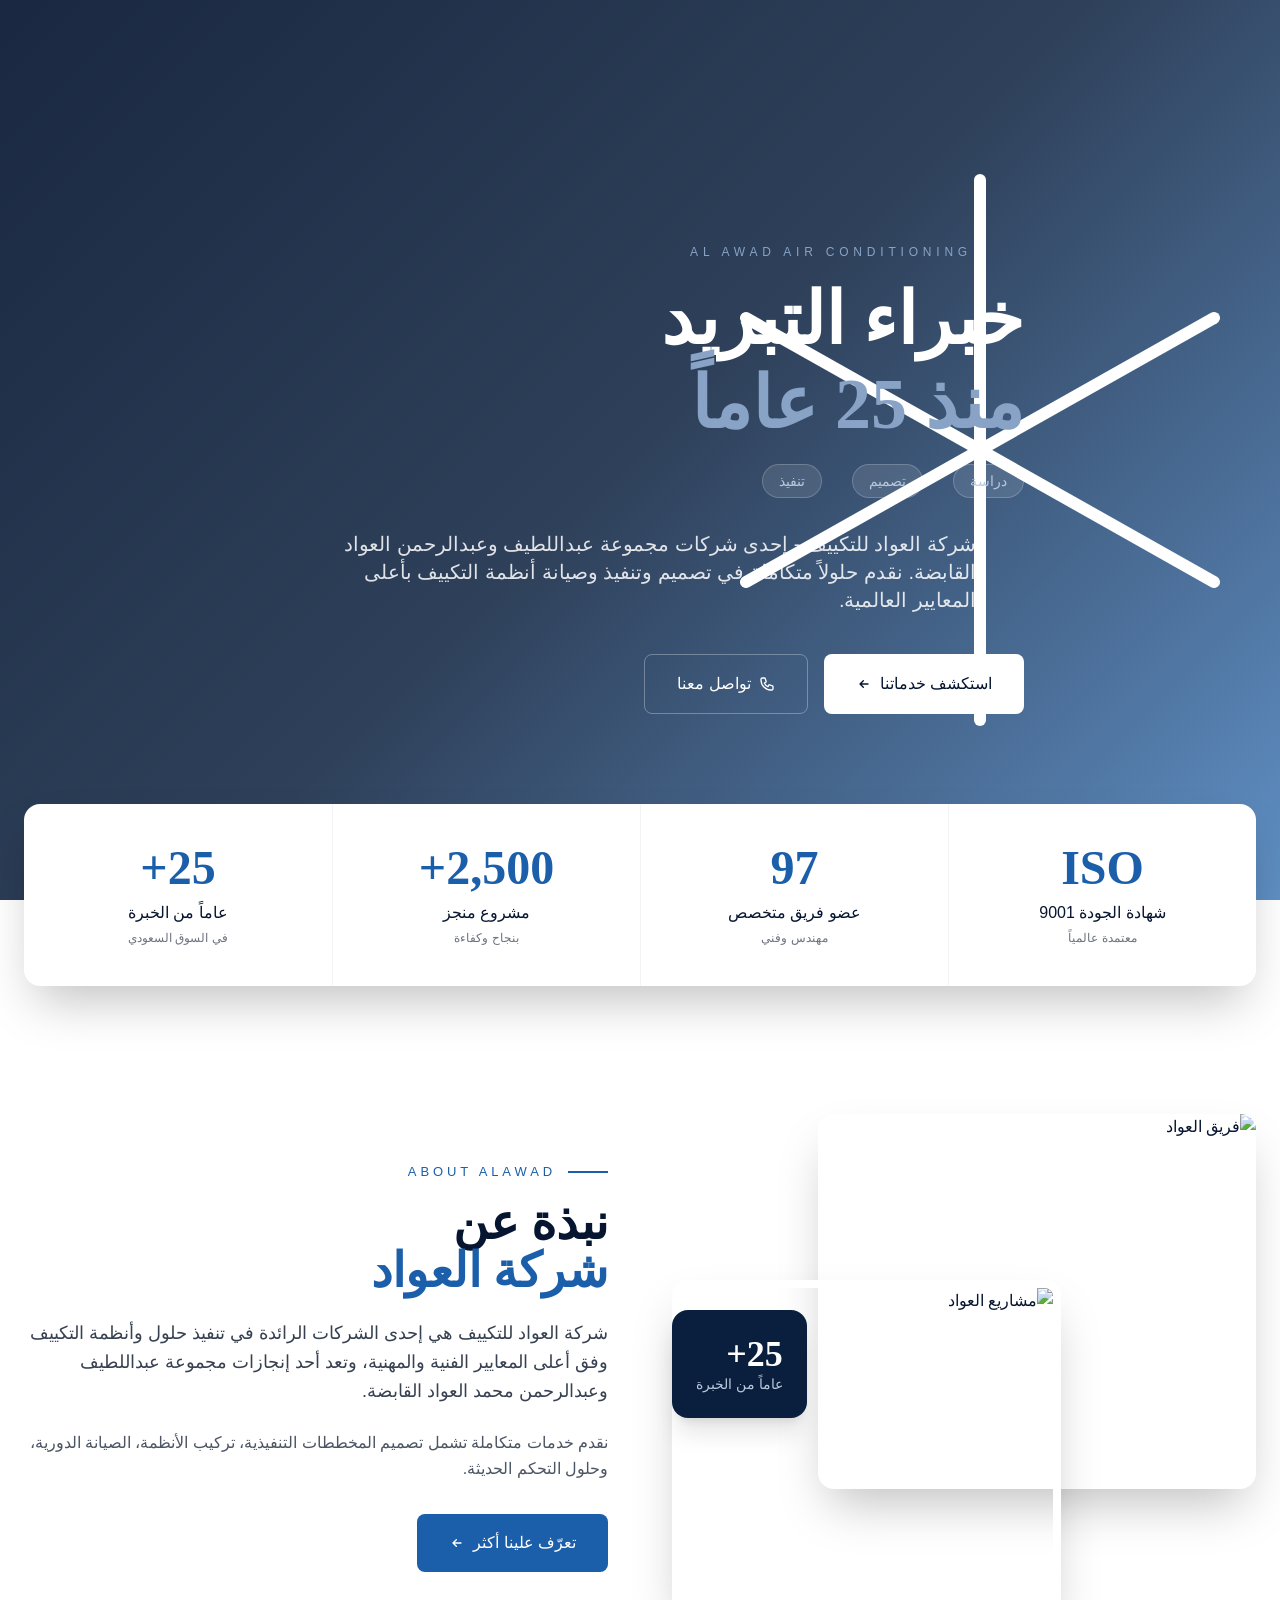
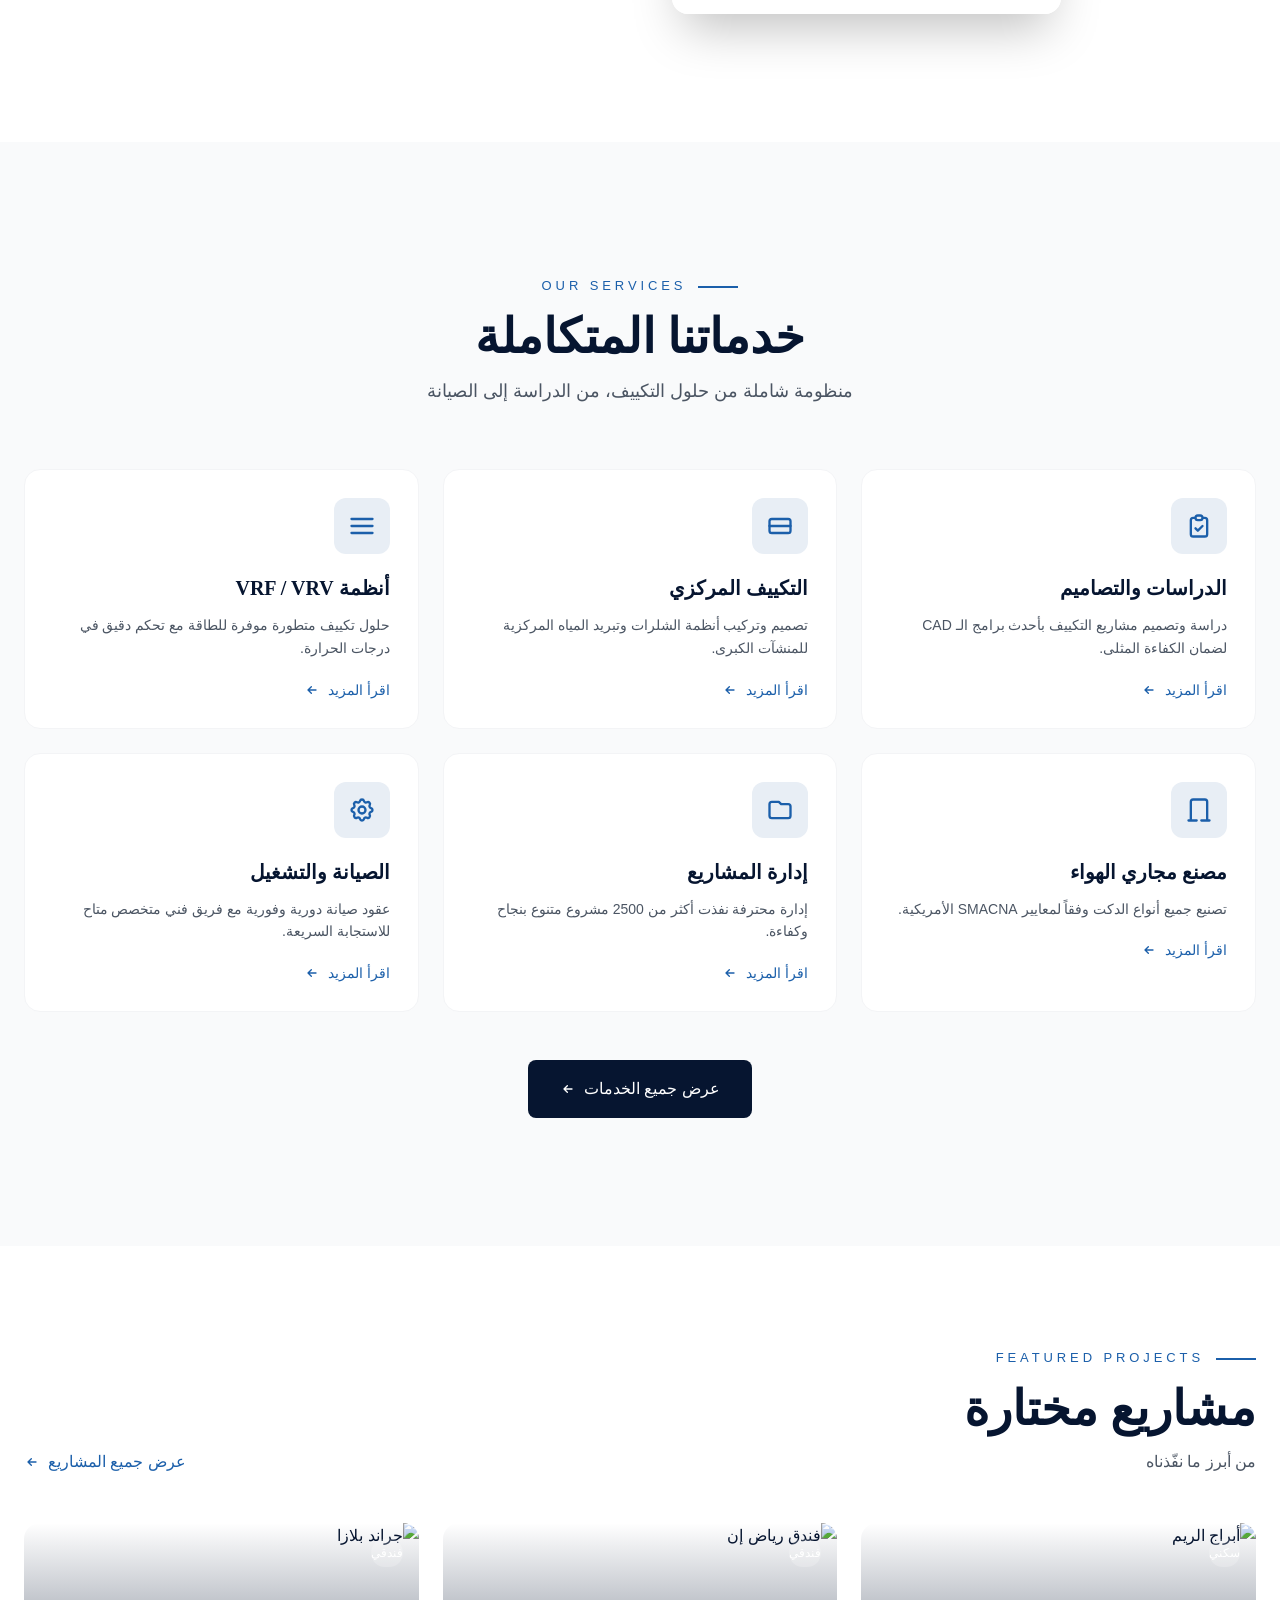
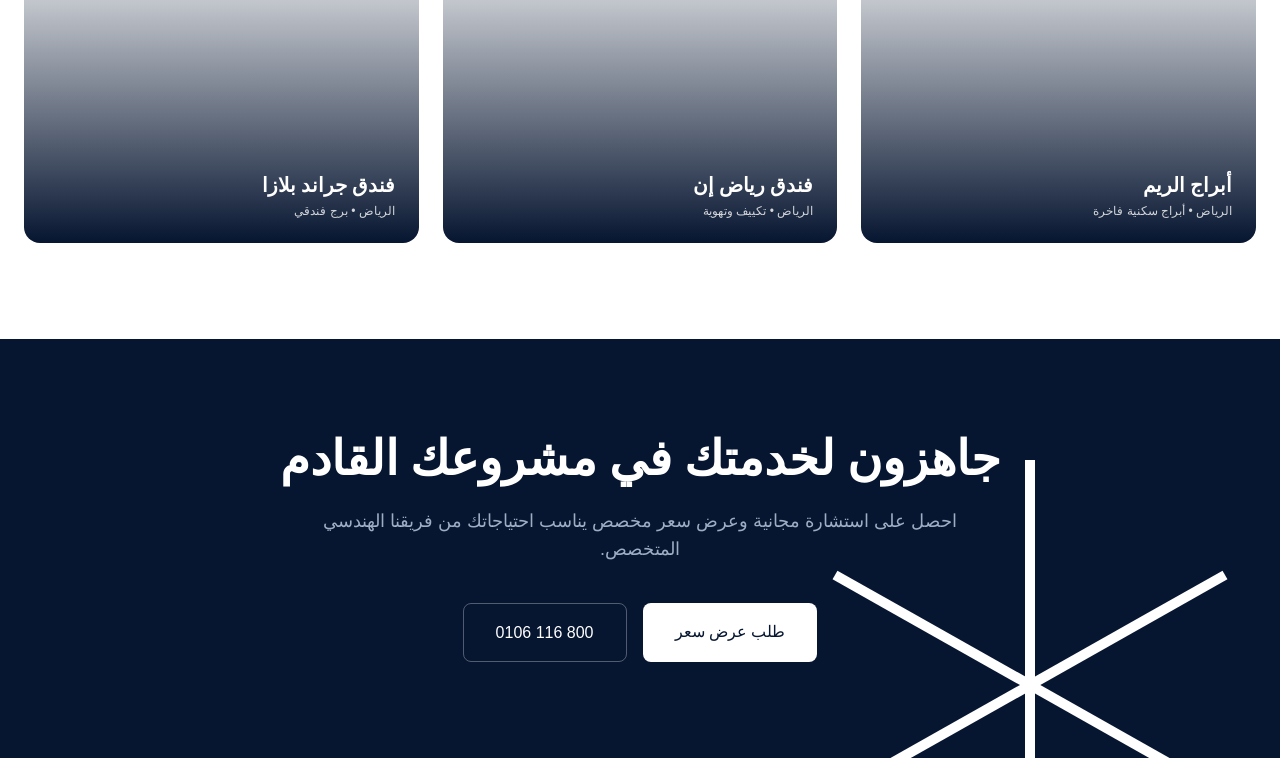
==== commit 922ace35: "Add files via upload" ====
--- a/index.html
+++ b/index.html
@@ -3,20 +3,20 @@
 <head>
 <meta charset="UTF-8">
 <meta name="viewport" content="width=device-width, initial-scale=1.0">
-<title>تواصل معنا | العواد للتكييف</title>
-<meta name="description" content="تواصل مع شركة العواد للتكييف - الرياض، حي العارض، طريق الملك عبدالعزيز. هاتف 8001160106.">
+<title>العواد للتكييف | خبراء التبريد منذ 25 عاماً</title>
+<meta name="description" content="شركة العواد للتكييف - حلول التكييف المتكاملة بمعايير عالمية. دراسة، تصميم، تنفيذ، صيانة. 2500+ مشروع منجز.">
 
 <link rel="stylesheet" href="assets/style.css">
 </head>
 
-<body class="bg-white text-navy-900" data-page="contact">
+<body class="bg-white text-navy-900" data-page="home">
 
 <div id="slot-loader"></div>
 <div id="slot-header"></div>
 
-<!-- ============================ PAGE HERO ============================ -->
-<section class="page-hero relative flex items-center pt-32 pb-20 overflow-hidden">
-  <div class="absolute -left-40 -top-40 w-[500px] h-[500px] opacity-[0.04] snowflake-decoration">
+<!-- ============================ HERO ============================ -->
+<section class="relative min-h-screen hero-bg flex items-center overflow-hidden">
+  <div class="absolute -left-40 -top-40 w-[600px] h-[600px] opacity-[0.04] snowflake-decoration">
     <svg viewBox="0 0 100 100" class="w-full h-full text-white">
       <g transform="translate(50,50)" stroke="currentColor" stroke-width="2" fill="none" stroke-linecap="round">
         <line x1="0" y1="-45" x2="0" y2="45"/>
@@ -25,207 +25,278 @@
       </g>
     </svg>
   </div>
-  <div class="relative z-10 max-w-7xl mx-auto px-6 w-full text-white">
-    <nav class="flex items-center gap-2 text-sm text-navy-200 mb-6">
-      <a href="index.html" class="hover:text-white">الرئيسية</a>
-      <span class="opacity-50">/</span>
-      <span class="text-white">تواصل معنا</span>
-    </nav>
-    <h1 class="font-display font-bold text-4xl md:text-5xl lg:text-6xl mb-4">تواصل معنا</h1>
-    <p class="text-navy-100/90 text-lg max-w-2xl">نحن هنا لمساعدتك. تواصل معنا وسيتجاوب معك فريقنا خلال 24 ساعة.</p>
-  </div>
-</section>
-
-<!-- ============================ QUICK CONTACT CARDS ============================ -->
-<section class="py-16 bg-white">
+
+  <div class="relative z-10 max-w-7xl mx-auto px-6 pt-32 pb-20 w-full">
+    <div class="max-w-3xl text-white">
+      <div class="inline-flex items-center gap-3 mb-6 animate-fade-up">
+        <div class="w-10 h-px bg-navy-200"></div>
+        <span class="text-navy-200 text-xs tracking-[0.4em] font-medium">AL AWAD AIR CONDITIONING</span>
+      </div>
+
+      <h1 class="font-display font-bold text-4xl md:text-6xl lg:text-7xl leading-[1.1] mb-6 animate-fade-up delay-200">
+        خبراء التبريد
+        <span class="block text-navy-200 mt-3">منذ 25 عاماً</span>
+      </h1>
+
+      <div class="flex items-center gap-3 mb-8 animate-fade-up delay-300">
+        <div class="px-4 py-1.5 bg-white/10 glass rounded-full text-sm text-navy-100 border border-white/20">دراسة</div>
+        <div class="w-1.5 h-1.5 bg-navy-200 rounded-full"></div>
+        <div class="px-4 py-1.5 bg-white/10 glass rounded-full text-sm text-navy-100 border border-white/20">تصميم</div>
+        <div class="w-1.5 h-1.5 bg-navy-200 rounded-full"></div>
+        <div class="px-4 py-1.5 bg-white/10 glass rounded-full text-sm text-navy-100 border border-white/20">تنفيذ</div>
+      </div>
+
+      <p class="text-lg md:text-xl text-white/85 leading-relaxed mb-10 max-w-2xl animate-fade-up delay-400">
+        شركة العواد للتكييف - إحدى شركات مجموعة عبداللطيف وعبدالرحمن العواد القابضة. نقدم حلولاً متكاملة في تصميم وتنفيذ وصيانة أنظمة التكييف بأعلى المعايير العالمية.
+      </p>
+
+      <div class="flex flex-wrap gap-4 animate-fade-up delay-500">
+        <a href="services.html" class="group bg-white text-navy-900 px-8 py-4 rounded-lg font-medium flex items-center gap-2 hover:bg-navy-50 transition-all">
+          استكشف خدماتنا
+          <svg class="w-4 h-4 group-hover:-translate-x-1 transition-transform" fill="none" stroke="currentColor" viewBox="0 0 24 24"><path stroke-linecap="round" stroke-linejoin="round" stroke-width="2" d="M11 17l-5-5m0 0l5-5m-5 5h12"/></svg>
+        </a>
+        <a href="contact.html" class="group bg-transparent border border-white/30 text-white px-8 py-4 rounded-lg font-medium flex items-center gap-2 hover:bg-white/10 transition-all">
+          <svg class="w-4 h-4" fill="none" stroke="currentColor" viewBox="0 0 24 24"><path stroke-linecap="round" stroke-linejoin="round" stroke-width="2" d="M3 5a2 2 0 012-2h3.28a1 1 0 01.948.684l1.498 4.493a1 1 0 01-.502 1.21l-2.257 1.13a11.042 11.042 0 005.516 5.516l1.13-2.257a1 1 0 011.21-.502l4.493 1.498a1 1 0 01.684.949V19a2 2 0 01-2 2h-1C9.716 21 3 14.284 3 6V5z"/></svg>
+          تواصل معنا
+        </a>
+      </div>
+    </div>
+  </div>
+
+  <div class="absolute bottom-10 right-6 hidden md:flex items-center gap-3 text-white/60 text-xs tracking-[0.3em] z-10">
+    <div class="w-px h-12 bg-white/30"></div>
+    <span>SCROLL DOWN</span>
+  </div>
+</section>
+
+<!-- ============================ STATS ============================ -->
+<section class="relative -mt-24 z-20 px-6">
+  <div class="max-w-7xl mx-auto">
+    <div class="bg-white rounded-2xl shadow-2xl shadow-navy-900/10 overflow-hidden reveal">
+      <div class="grid grid-cols-2 lg:grid-cols-4 divide-x divide-y lg:divide-y-0 divide-gray-100" style="direction: ltr;">
+        <div class="p-8 lg:p-10 text-center group hover:bg-navy-50/40 transition-colors" style="direction: rtl;">
+          <div class="font-display font-bold text-4xl lg:text-5xl text-ice mb-2 group-hover:scale-110 transition-transform">25+</div>
+          <div class="font-medium text-navy-900 mb-1">عاماً من الخبرة</div>
+          <div class="text-xs text-gray-500">في السوق السعودي</div>
+        </div>
+        <div class="p-8 lg:p-10 text-center group hover:bg-navy-50/40 transition-colors" style="direction: rtl;">
+          <div class="font-display font-bold text-4xl lg:text-5xl text-ice mb-2 group-hover:scale-110 transition-transform">2,500+</div>
+          <div class="font-medium text-navy-900 mb-1">مشروع منجز</div>
+          <div class="text-xs text-gray-500">بنجاح وكفاءة</div>
+        </div>
+        <div class="p-8 lg:p-10 text-center group hover:bg-navy-50/40 transition-colors" style="direction: rtl;">
+          <div class="font-display font-bold text-4xl lg:text-5xl text-ice mb-2 group-hover:scale-110 transition-transform">97</div>
+          <div class="font-medium text-navy-900 mb-1">عضو فريق متخصص</div>
+          <div class="text-xs text-gray-500">مهندس وفني</div>
+        </div>
+        <div class="p-8 lg:p-10 text-center group hover:bg-navy-50/40 transition-colors" style="direction: rtl;">
+          <div class="font-display font-bold text-4xl lg:text-5xl text-ice mb-2 group-hover:scale-110 transition-transform">ISO</div>
+          <div class="font-medium text-navy-900 mb-1">شهادة الجودة 9001</div>
+          <div class="text-xs text-gray-500">معتمدة عالمياً</div>
+        </div>
+      </div>
+    </div>
+  </div>
+</section>
+
+<!-- ============================ ABOUT PREVIEW ============================ -->
+<section class="py-24 lg:py-32 bg-white">
   <div class="max-w-7xl mx-auto px-6">
-    <div class="grid md:grid-cols-3 gap-6">
-
-      <a href="tel:8001160106" class="group bg-gradient-to-br from-navy-50 to-white border border-gray-100 hover:border-ice rounded-2xl p-8 text-center card-hover hover:shadow-2xl reveal">
-        <div class="w-16 h-16 bg-ice/10 group-hover:bg-ice rounded-2xl flex items-center justify-center mx-auto mb-5 transition-colors">
-          <svg class="w-8 h-8 text-ice group-hover:text-white transition-colors" fill="none" stroke="currentColor" viewBox="0 0 24 24"><path stroke-linecap="round" stroke-linejoin="round" stroke-width="2" d="M3 5a2 2 0 012-2h3.28a1 1 0 01.948.684l1.498 4.493a1 1 0 01-.502 1.21l-2.257 1.13a11.042 11.042 0 005.516 5.516l1.13-2.257a1 1 0 011.21-.502l4.493 1.498a1 1 0 01.684.949V19a2 2 0 01-2 2h-1C9.716 21 3 14.284 3 6V5z"/></svg>
-        </div>
-        <h3 class="font-display font-bold text-lg text-navy-900 mb-2">اتصل بنا</h3>
-        <div class="font-bold text-2xl text-ice mb-1">800 116 0106</div>
-        <div class="text-xs text-gray-500">رقم مجاني داخل المملكة</div>
-      </a>
-
-      <a href="mailto:info@alawad-air.com" class="group bg-gradient-to-br from-navy-50 to-white border border-gray-100 hover:border-ice rounded-2xl p-8 text-center card-hover hover:shadow-2xl reveal">
-        <div class="w-16 h-16 bg-ice/10 group-hover:bg-ice rounded-2xl flex items-center justify-center mx-auto mb-5 transition-colors">
-          <svg class="w-8 h-8 text-ice group-hover:text-white transition-colors" fill="none" stroke="currentColor" viewBox="0 0 24 24"><path stroke-linecap="round" stroke-linejoin="round" stroke-width="2" d="M3 8l7.89 5.26a2 2 0 002.22 0L21 8M5 19h14a2 2 0 002-2V7a2 2 0 00-2-2H5a2 2 0 00-2 2v10a2 2 0 002 2z"/></svg>
-        </div>
-        <h3 class="font-display font-bold text-lg text-navy-900 mb-2">راسلنا</h3>
-        <div class="font-bold text-lg text-ice mb-1">info@alawad-air.com</div>
-        <div class="text-xs text-gray-500">رد خلال 24 ساعة</div>
-      </a>
-
-      <a href="https://wa.me/966555808224" target="_blank" class="group bg-gradient-to-br from-green-50 to-white border border-gray-100 hover:border-green-500 rounded-2xl p-8 text-center card-hover hover:shadow-2xl reveal">
-        <div class="w-16 h-16 bg-green-500/10 group-hover:bg-green-500 rounded-2xl flex items-center justify-center mx-auto mb-5 transition-colors">
-          <svg class="w-8 h-8 text-green-600 group-hover:text-white transition-colors" fill="currentColor" viewBox="0 0 24 24"><path d="M.057 24l1.687-6.163c-1.041-1.804-1.588-3.849-1.587-5.946.003-6.556 5.338-11.891 11.893-11.891 3.181.001 6.167 1.24 8.413 3.488 2.245 2.248 3.481 5.236 3.48 8.414-.003 6.557-5.338 11.892-11.893 11.892-1.99-.001-3.951-.5-5.688-1.448l-6.305 1.654zm6.597-3.807c1.676.995 3.276 1.591 5.392 1.592 5.448 0 9.886-4.434 9.889-9.885.002-5.462-4.415-9.89-9.881-9.892-5.452 0-9.887 4.434-9.889 9.884-.001 2.225.651 3.891 1.746 5.634l-.999 3.648 3.742-.981zm11.387-5.464c-.074-.124-.272-.198-.57-.347-.297-.149-1.758-.868-2.031-.967-.272-.099-.47-.149-.669.149-.198.297-.768.967-.941 1.165-.173.198-.347.223-.644.074-.297-.149-1.255-.462-2.39-1.475-.883-.788-1.48-1.761-1.653-2.059-.173-.297-.018-.458.13-.606.134-.133.297-.347.446-.521.151-.172.2-.296.3-.495.099-.198.05-.372-.025-.521-.075-.148-.669-1.611-.916-2.206-.242-.579-.487-.501-.669-.51l-.57-.01c-.198 0-.52.074-.792.372s-1.04 1.016-1.04 2.479 1.065 2.876 1.213 3.074c.149.198 2.095 3.2 5.076 4.487.709.306 1.263.489 1.694.626.712.226 1.36.194 1.872.118.571-.085 1.758-.719 2.006-1.413.248-.695.248-1.29.173-1.414z"/></svg>
-        </div>
-        <h3 class="font-display font-bold text-lg text-navy-900 mb-2">واتساب</h3>
-        <div class="font-bold text-2xl text-green-600 mb-1">0555 808 224</div>
-        <div class="text-xs text-gray-500">رد فوري على مدار الساعة</div>
-      </a>
-
-    </div>
-  </div>
-</section>
-
-<!-- ============================ FORM + INFO ============================ -->
-<section class="py-16 bg-gray-50">
+    <div class="grid lg:grid-cols-2 gap-16 items-center">
+      <div class="relative h-[500px] reveal">
+        <div class="absolute top-0 right-0 w-3/4 h-3/4 rounded-2xl overflow-hidden shadow-2xl">
+          <img src="https://images.unsplash.com/photo-1581094794329-c8112a89af12?w=800&q=80" alt="فريق العواد" class="w-full h-full object-cover">
+        </div>
+        <div class="absolute bottom-0 left-0 w-2/3 h-2/3 rounded-2xl overflow-hidden shadow-2xl border-8 border-white">
+          <img src="https://images.unsplash.com/photo-1631545806609-2dffd6db05dc?w=800&q=80" alt="مشاريع العواد" class="w-full h-full object-cover">
+        </div>
+        <div class="absolute top-1/2 left-0 -translate-y-1/2 bg-navy-800 text-white p-6 rounded-2xl shadow-xl">
+          <div class="font-display font-bold text-4xl">25+</div>
+          <div class="text-sm text-navy-100">عاماً من الخبرة</div>
+        </div>
+      </div>
+
+      <div class="reveal">
+        <div class="section-label">ABOUT ALAWAD</div>
+        <h2 class="font-display font-bold text-4xl lg:text-5xl text-navy-900 mb-6 leading-tight">
+          نبذة عن
+          <span class="block text-ice">شركة العواد</span>
+        </h2>
+        <p class="text-gray-700 text-lg leading-relaxed mb-6">
+          شركة العواد للتكييف هي إحدى الشركات الرائدة في تنفيذ حلول وأنظمة التكييف وفق أعلى المعايير الفنية والمهنية، وتعد أحد إنجازات مجموعة عبداللطيف وعبدالرحمن محمد العواد القابضة.
+        </p>
+        <p class="text-gray-600 leading-relaxed mb-8">
+          نقدم خدمات متكاملة تشمل تصميم المخططات التنفيذية، تركيب الأنظمة، الصيانة الدورية، وحلول التحكم الحديثة.
+        </p>
+
+        <a href="about.html" class="inline-flex items-center gap-2 bg-ice hover:bg-navy-800 text-white px-8 py-4 rounded-lg font-medium transition-colors group">
+          تعرّف علينا أكثر
+          <svg class="w-4 h-4 group-hover:-translate-x-1 transition-transform" fill="none" stroke="currentColor" viewBox="0 0 24 24"><path stroke-linecap="round" stroke-linejoin="round" stroke-width="2" d="M11 17l-5-5m0 0l5-5m-5 5h12"/></svg>
+        </a>
+      </div>
+    </div>
+  </div>
+</section>
+
+<!-- ============================ SERVICES PREVIEW ============================ -->
+<section class="py-24 lg:py-32 bg-gray-50">
   <div class="max-w-7xl mx-auto px-6">
-    <div class="grid lg:grid-cols-2 gap-12">
-
-      <!-- نموذج الاتصال -->
-      <div class="reveal">
-        <div class="section-label">SEND US A MESSAGE</div>
-        <h2 class="font-display font-bold text-3xl lg:text-4xl text-navy-900 mb-6 leading-tight">
-          هل لديك مشروع
-          <span class="block text-ice">نساعدك فيه؟</span>
-        </h2>
-        <p class="text-gray-600 mb-8 leading-relaxed">
-          املأ النموذج وسيتواصل معك فريقنا خلال 24 ساعة لتقديم استشارة مجانية وعرض سعر مخصص.
-        </p>
-
-        <form class="space-y-4 bg-white p-8 rounded-2xl shadow-lg" onsubmit="event.preventDefault(); alert('شكراً لتواصلك! سنرد عليك قريباً.');">
-          <div class="grid sm:grid-cols-2 gap-4">
-            <div>
-              <label class="block text-sm font-medium text-navy-900 mb-2">الاسم الكامل *</label>
-              <input type="text" required class="w-full px-4 py-3 rounded-lg border border-gray-200 focus:border-ice focus:ring-2 focus:ring-ice/20 outline-none transition" placeholder="اسمك الكريم">
-            </div>
-            <div>
-              <label class="block text-sm font-medium text-navy-900 mb-2">رقم الجوال *</label>
-              <input type="tel" required class="w-full px-4 py-3 rounded-lg border border-gray-200 focus:border-ice focus:ring-2 focus:ring-ice/20 outline-none transition" placeholder="05xxxxxxxx">
-            </div>
-          </div>
-          <div>
-            <label class="block text-sm font-medium text-navy-900 mb-2">البريد الإلكتروني</label>
-            <input type="email" class="w-full px-4 py-3 rounded-lg border border-gray-200 focus:border-ice focus:ring-2 focus:ring-ice/20 outline-none transition" placeholder="example@email.com">
-          </div>
-          <div>
-            <label class="block text-sm font-medium text-navy-900 mb-2">نوع الخدمة المطلوبة</label>
-            <select class="w-full px-4 py-3 rounded-lg border border-gray-200 focus:border-ice focus:ring-2 focus:ring-ice/20 outline-none transition bg-white">
-              <option>اختر نوع الخدمة</option>
-              <option>دراسات وتصاميم</option>
-              <option>تكييف مركزي وشلرات</option>
-              <option>أنظمة VRF / VRV</option>
-              <option>تمديدات الهواء (Ducting)</option>
-              <option>الصيانة والتشغيل</option>
-              <option>قطع الغيار</option>
-              <option>أخرى</option>
-            </select>
-          </div>
-          <div>
-            <label class="block text-sm font-medium text-navy-900 mb-2">تفاصيل المشروع</label>
-            <textarea rows="5" class="w-full px-4 py-3 rounded-lg border border-gray-200 focus:border-ice focus:ring-2 focus:ring-ice/20 outline-none transition resize-none" placeholder="أخبرنا المزيد عن مشروعك..."></textarea>
-          </div>
-          <button type="submit" class="w-full bg-ice hover:bg-navy-800 text-white py-4 rounded-lg font-bold transition-colors flex items-center justify-center gap-2">
-            إرسال الطلب
-            <svg class="w-5 h-5" fill="none" stroke="currentColor" viewBox="0 0 24 24"><path stroke-linecap="round" stroke-linejoin="round" stroke-width="2" d="M11 17l-5-5m0 0l5-5m-5 5h12"/></svg>
-          </button>
-        </form>
-      </div>
-
-      <!-- معلومات الاتصال -->
-      <div class="reveal">
-        <div class="bg-gradient-to-br from-navy-800 to-navy-900 rounded-2xl p-10 text-white relative overflow-hidden mb-6">
-          <div class="absolute -left-20 -bottom-20 w-72 h-72 opacity-10 snowflake-decoration">
-            <svg viewBox="0 0 100 100" class="w-full h-full">
-              <g transform="translate(50,50)" stroke="white" stroke-width="2" fill="none">
-                <line x1="0" y1="-45" x2="0" y2="45"/>
-                <line x1="-39" y1="-22" x2="39" y2="22"/>
-                <line x1="-39" y1="22" x2="39" y2="-22"/>
-              </g>
-            </svg>
-          </div>
-
-          <div class="relative z-10">
-            <h3 class="font-display font-bold text-2xl mb-8">معلومات التواصل</h3>
-
-            <div class="space-y-6">
-
-              <div class="flex items-start gap-4">
-                <div class="w-12 h-12 bg-white/10 rounded-xl flex items-center justify-center flex-shrink-0">
-                  <svg class="w-5 h-5" fill="none" stroke="currentColor" viewBox="0 0 24 24"><path stroke-linecap="round" stroke-linejoin="round" stroke-width="2" d="M17.657 16.657L13.414 20.9a1.998 1.998 0 01-2.827 0l-4.244-4.243a8 8 0 1111.314 0z"/><path stroke-linecap="round" stroke-linejoin="round" stroke-width="2" d="M15 11a3 3 0 11-6 0 3 3 0 016 0z"/></svg>
-                </div>
-                <div>
-                  <div class="text-navy-200 text-sm mb-1">المقر الرئيسي</div>
-                  <div class="text-white font-bold mb-1">طريق الملك عبدالعزيز</div>
-                  <div class="text-white">حي العارض - الرياض 13337</div>
-                  <div class="text-white text-sm">المملكة العربية السعودية</div>
-                </div>
-              </div>
-
-              <div class="flex items-start gap-4">
-                <div class="w-12 h-12 bg-white/10 rounded-xl flex items-center justify-center flex-shrink-0">
-                  <svg class="w-5 h-5" fill="none" stroke="currentColor" viewBox="0 0 24 24"><path stroke-linecap="round" stroke-linejoin="round" stroke-width="2" d="M3 5a2 2 0 012-2h3.28a1 1 0 01.948.684l1.498 4.493a1 1 0 01-.502 1.21l-2.257 1.13a11.042 11.042 0 005.516 5.516l1.13-2.257a1 1 0 011.21-.502l4.493 1.498a1 1 0 01.684.949V19a2 2 0 01-2 2h-1C9.716 21 3 14.284 3 6V5z"/></svg>
-                </div>
-                <div>
-                  <div class="text-navy-200 text-sm mb-1">أرقام التواصل</div>
-                  <a href="tel:8001160106" class="block text-white hover:text-navy-200 transition-colors">800 116 0106 <span class="text-xs text-navy-200">(مجاني)</span></a>
-                  <a href="tel:0555808224" class="block text-white hover:text-navy-200 transition-colors">0555 808 224</a>
-                  <a href="tel:0550565121" class="block text-white hover:text-navy-200 transition-colors">0550 565 121</a>
-                </div>
-              </div>
-
-              <div class="flex items-start gap-4">
-                <div class="w-12 h-12 bg-white/10 rounded-xl flex items-center justify-center flex-shrink-0">
-                  <svg class="w-5 h-5" fill="none" stroke="currentColor" viewBox="0 0 24 24"><path stroke-linecap="round" stroke-linejoin="round" stroke-width="2" d="M3 8l7.89 5.26a2 2 0 002.22 0L21 8M5 19h14a2 2 0 002-2V7a2 2 0 00-2-2H5a2 2 0 00-2 2v10a2 2 0 002 2z"/></svg>
-                </div>
-                <div>
-                  <div class="text-navy-200 text-sm mb-1">البريد الإلكتروني</div>
-                  <a href="mailto:info@alawad-air.com" class="text-white hover:text-navy-200 transition-colors">info@alawad-air.com</a>
-                </div>
-              </div>
-
-              <div class="flex items-start gap-4">
-                <div class="w-12 h-12 bg-white/10 rounded-xl flex items-center justify-center flex-shrink-0">
-                  <svg class="w-5 h-5" fill="none" stroke="currentColor" viewBox="0 0 24 24"><path stroke-linecap="round" stroke-linejoin="round" stroke-width="2" d="M12 8v4l3 3m6-3a9 9 0 11-18 0 9 9 0 0118 0z"/></svg>
-                </div>
-                <div>
-                  <div class="text-navy-200 text-sm mb-1">ساعات العمل</div>
-                  <div class="text-white">السبت - الخميس: 8:00 ص - 5:00 م</div>
-                  <div class="text-white text-sm">للطوارئ والصيانة: 24/7</div>
-                </div>
-              </div>
-
-            </div>
-
-            <div class="pt-6 mt-8 border-t border-white/10">
-              <div class="text-navy-200 text-sm mb-4">تابعنا على وسائل التواصل</div>
-              <div class="flex gap-3">
-                <a href="#" class="w-10 h-10 bg-white/10 hover:bg-white/20 rounded-lg flex items-center justify-center transition-colors">
-                  <svg class="w-5 h-5" fill="currentColor" viewBox="0 0 24 24"><path d="M9 8h-3v4h3v12h5v-12h3.642l.358-4h-4v-1.667c0-.955.192-1.333 1.115-1.333h2.885v-5h-3.808c-3.596 0-5.192 1.583-5.192 4.615v3.385z"/></svg>
-                </a>
-                <a href="#" class="w-10 h-10 bg-white/10 hover:bg-white/20 rounded-lg flex items-center justify-center transition-colors">
-                  <svg class="w-5 h-5" fill="currentColor" viewBox="0 0 24 24"><path d="M22.46 6c-.77.35-1.6.58-2.46.69.88-.53 1.56-1.37 1.88-2.38-.83.5-1.75.85-2.72 1.05C18.37 4.5 17.26 4 16 4c-2.35 0-4.27 1.92-4.27 4.29 0 .34.04.67.11.98C8.28 9.09 5.11 7.38 3 4.79c-.37.63-.58 1.37-.58 2.15 0 1.49.75 2.81 1.91 3.56-.71 0-1.37-.2-1.95-.5v.03c0 2.08 1.48 3.82 3.44 4.21a4.22 4.22 0 0 1-1.93.07 4.28 4.28 0 0 0 4 2.98 8.521 8.521 0 0 1-5.33 1.84c-.34 0-.68-.02-1.02-.06C3.44 20.29 5.7 21 8.12 21 16 21 20.33 14.46 20.33 8.79c0-.19 0-.37-.01-.56.84-.6 1.56-1.36 2.14-2.23z"/></svg>
-                </a>
-                <a href="#" class="w-10 h-10 bg-white/10 hover:bg-white/20 rounded-lg flex items-center justify-center transition-colors">
-                  <svg class="w-5 h-5" fill="currentColor" viewBox="0 0 24 24"><path d="M12 2.163c3.204 0 3.584.012 4.85.07 3.252.148 4.771 1.691 4.919 4.919.058 1.265.069 1.645.069 4.849 0 3.205-.012 3.584-.069 4.849-.149 3.225-1.664 4.771-4.919 4.919-1.266.058-1.644.07-4.85.07-3.204 0-3.584-.012-4.849-.07-3.26-.149-4.771-1.699-4.919-4.92-.058-1.265-.07-1.644-.07-4.849 0-3.204.013-3.583.07-4.849.149-3.227 1.664-4.771 4.919-4.919 1.266-.057 1.645-.069 4.849-.069zm0-2.163c-3.259 0-3.667.014-4.947.072-4.358.2-6.78 2.618-6.98 6.98-.059 1.281-.073 1.689-.073 4.948 0 3.259.014 3.668.072 4.948.2 4.358 2.618 6.78 6.98 6.98 1.281.058 1.689.072 4.948.072 3.259 0 3.668-.014 4.948-.072 4.354-.2 6.782-2.618 6.979-6.98.059-1.28.073-1.689.073-4.948 0-3.259-.014-3.667-.072-4.947-.196-4.354-2.617-6.78-6.979-6.98-1.281-.059-1.69-.073-4.949-.073zm0 5.838c-3.403 0-6.162 2.759-6.162 6.162s2.759 6.163 6.162 6.163 6.162-2.759 6.162-6.163c0-3.403-2.759-6.162-6.162-6.162zm0 10.162c-2.209 0-4-1.79-4-4 0-2.209 1.791-4 4-4s4 1.791 4 4c0 2.21-1.791 4-4 4zm6.406-11.845c-.796 0-1.441.645-1.441 1.44s.645 1.44 1.441 1.44c.795 0 1.439-.645 1.439-1.44s-.644-1.44-1.439-1.44z"/></svg>
-                </a>
-                <a href="#" class="w-10 h-10 bg-white/10 hover:bg-white/20 rounded-lg flex items-center justify-center transition-colors">
-                  <svg class="w-5 h-5" fill="currentColor" viewBox="0 0 24 24"><path d="M19 0h-14c-2.761 0-5 2.239-5 5v14c0 2.761 2.239 5 5 5h14c2.762 0 5-2.239 5-5v-14c0-2.761-2.238-5-5-5zm-11 19h-3v-11h3v11zm-1.5-12.268c-.966 0-1.75-.79-1.75-1.764s.784-1.764 1.75-1.764 1.75.79 1.75 1.764-.783 1.764-1.75 1.764zm13.5 12.268h-3v-5.604c0-3.368-4-3.113-4 0v5.604h-3v-11h3v1.765c1.396-2.586 7-2.777 7 2.476v6.759z"/></svg>
-                </a>
-              </div>
-            </div>
-          </div>
-        </div>
-      </div>
-    </div>
-  </div>
-</section>
-
-<!-- ============================ MAP ============================ -->
-<section class="bg-gray-100 relative">
-  <div class="h-[450px] w-full relative overflow-hidden">
-    <iframe
-      src="https://maps.google.com/maps?q=Al+Arid+Riyadh&t=&z=13&ie=UTF8&iwloc=&output=embed"
-      width="100%" height="100%"
-      frameborder="0" style="border:0; filter: grayscale(0.3);"
-      allowfullscreen="" loading="lazy"
-      referrerpolicy="no-referrer-when-downgrade">
-    </iframe>
+    <div class="text-center max-w-3xl mx-auto mb-16 reveal">
+      <div class="section-label justify-center" style="display: inline-flex;">OUR SERVICES</div>
+      <h2 class="font-display font-bold text-4xl lg:text-5xl text-navy-900 mb-4">خدماتنا المتكاملة</h2>
+      <p class="text-gray-600 text-lg">منظومة شاملة من حلول التكييف، من الدراسة إلى الصيانة</p>
+    </div>
+
+    <div class="grid md:grid-cols-2 lg:grid-cols-3 gap-6">
+      <a href="services.html#design" class="group bg-white border border-gray-100 rounded-2xl p-7 card-hover hover:border-ice/30 hover:shadow-2xl hover:shadow-navy-900/10 reveal">
+        <div class="w-14 h-14 bg-navy-50 rounded-xl flex items-center justify-center mb-5 group-hover:bg-ice transition-colors">
+          <svg class="w-7 h-7 text-ice group-hover:text-white transition-colors" fill="none" stroke="currentColor" viewBox="0 0 24 24"><path stroke-linecap="round" stroke-linejoin="round" stroke-width="2" d="M9 5H7a2 2 0 00-2 2v12a2 2 0 002 2h10a2 2 0 002-2V7a2 2 0 00-2-2h-2M9 5a2 2 0 002 2h2a2 2 0 002-2M9 5a2 2 0 012-2h2a2 2 0 012 2m-6 9l2 2 4-4"/></svg>
+        </div>
+        <h3 class="font-display font-bold text-xl text-navy-900 mb-3">الدراسات والتصاميم</h3>
+        <p class="text-gray-600 text-sm leading-relaxed mb-5">دراسة وتصميم مشاريع التكييف بأحدث برامج الـ CAD لضمان الكفاءة المثلى.</p>
+        <div class="flex items-center gap-2 text-ice text-sm font-medium">
+          اقرأ المزيد
+          <svg class="w-4 h-4 group-hover:-translate-x-1 transition-transform" fill="none" stroke="currentColor" viewBox="0 0 24 24"><path stroke-linecap="round" stroke-linejoin="round" stroke-width="2" d="M11 17l-5-5m0 0l5-5m-5 5h12"/></svg>
+        </div>
+      </a>
+
+      <a href="services.html#central" class="group bg-white border border-gray-100 rounded-2xl p-7 card-hover hover:border-ice/30 hover:shadow-2xl hover:shadow-navy-900/10 reveal">
+        <div class="w-14 h-14 bg-navy-50 rounded-xl flex items-center justify-center mb-5 group-hover:bg-ice transition-colors">
+          <svg class="w-7 h-7 text-ice group-hover:text-white transition-colors" fill="none" stroke="currentColor" viewBox="0 0 24 24"><rect x="3" y="6" width="18" height="12" rx="2" stroke-width="2"/><path stroke-linecap="round" stroke-linejoin="round" stroke-width="2" d="M3 12h18"/></svg>
+        </div>
+        <h3 class="font-display font-bold text-xl text-navy-900 mb-3">التكييف المركزي</h3>
+        <p class="text-gray-600 text-sm leading-relaxed mb-5">تصميم وتركيب أنظمة الشلرات وتبريد المياه المركزية للمنشآت الكبرى.</p>
+        <div class="flex items-center gap-2 text-ice text-sm font-medium">
+          اقرأ المزيد
+          <svg class="w-4 h-4 group-hover:-translate-x-1 transition-transform" fill="none" stroke="currentColor" viewBox="0 0 24 24"><path stroke-linecap="round" stroke-linejoin="round" stroke-width="2" d="M11 17l-5-5m0 0l5-5m-5 5h12"/></svg>
+        </div>
+      </a>
+
+      <a href="services.html#vrf" class="group bg-white border border-gray-100 rounded-2xl p-7 card-hover hover:border-ice/30 hover:shadow-2xl hover:shadow-navy-900/10 reveal">
+        <div class="w-14 h-14 bg-navy-50 rounded-xl flex items-center justify-center mb-5 group-hover:bg-ice transition-colors">
+          <svg class="w-7 h-7 text-ice group-hover:text-white transition-colors" fill="none" stroke="currentColor" viewBox="0 0 24 24"><path stroke-linecap="round" stroke-linejoin="round" stroke-width="2" d="M3 12h18M3 6h18M3 18h18"/></svg>
+        </div>
+        <h3 class="font-display font-bold text-xl text-navy-900 mb-3">أنظمة VRF / VRV</h3>
+        <p class="text-gray-600 text-sm leading-relaxed mb-5">حلول تكييف متطورة موفرة للطاقة مع تحكم دقيق في درجات الحرارة.</p>
+        <div class="flex items-center gap-2 text-ice text-sm font-medium">
+          اقرأ المزيد
+          <svg class="w-4 h-4 group-hover:-translate-x-1 transition-transform" fill="none" stroke="currentColor" viewBox="0 0 24 24"><path stroke-linecap="round" stroke-linejoin="round" stroke-width="2" d="M11 17l-5-5m0 0l5-5m-5 5h12"/></svg>
+        </div>
+      </a>
+
+      <a href="services.html#ducts" class="group bg-white border border-gray-100 rounded-2xl p-7 card-hover hover:border-ice/30 hover:shadow-2xl hover:shadow-navy-900/10 reveal">
+        <div class="w-14 h-14 bg-navy-50 rounded-xl flex items-center justify-center mb-5 group-hover:bg-ice transition-colors">
+          <svg class="w-7 h-7 text-ice group-hover:text-white transition-colors" fill="none" stroke="currentColor" viewBox="0 0 24 24"><path stroke-linecap="round" stroke-linejoin="round" stroke-width="2" d="M19 21V5a2 2 0 00-2-2H7a2 2 0 00-2 2v16m14 0h2m-2 0h-5m-9 0H3m2 0h5"/></svg>
+        </div>
+        <h3 class="font-display font-bold text-xl text-navy-900 mb-3">مصنع مجاري الهواء</h3>
+        <p class="text-gray-600 text-sm leading-relaxed mb-5">تصنيع جميع أنواع الدكت وفقاً لمعايير SMACNA الأمريكية.</p>
+        <div class="flex items-center gap-2 text-ice text-sm font-medium">
+          اقرأ المزيد
+          <svg class="w-4 h-4 group-hover:-translate-x-1 transition-transform" fill="none" stroke="currentColor" viewBox="0 0 24 24"><path stroke-linecap="round" stroke-linejoin="round" stroke-width="2" d="M11 17l-5-5m0 0l5-5m-5 5h12"/></svg>
+        </div>
+      </a>
+
+      <a href="services.html#management" class="group bg-white border border-gray-100 rounded-2xl p-7 card-hover hover:border-ice/30 hover:shadow-2xl hover:shadow-navy-900/10 reveal">
+        <div class="w-14 h-14 bg-navy-50 rounded-xl flex items-center justify-center mb-5 group-hover:bg-ice transition-colors">
+          <svg class="w-7 h-7 text-ice group-hover:text-white transition-colors" fill="none" stroke="currentColor" viewBox="0 0 24 24"><path stroke-linecap="round" stroke-linejoin="round" stroke-width="2" d="M3 7v10a2 2 0 002 2h14a2 2 0 002-2V9a2 2 0 00-2-2h-6l-2-2H5a2 2 0 00-2 2z"/></svg>
+        </div>
+        <h3 class="font-display font-bold text-xl text-navy-900 mb-3">إدارة المشاريع</h3>
+        <p class="text-gray-600 text-sm leading-relaxed mb-5">إدارة محترفة نفذت أكثر من 2500 مشروع متنوع بنجاح وكفاءة.</p>
+        <div class="flex items-center gap-2 text-ice text-sm font-medium">
+          اقرأ المزيد
+          <svg class="w-4 h-4 group-hover:-translate-x-1 transition-transform" fill="none" stroke="currentColor" viewBox="0 0 24 24"><path stroke-linecap="round" stroke-linejoin="round" stroke-width="2" d="M11 17l-5-5m0 0l5-5m-5 5h12"/></svg>
+        </div>
+      </a>
+
+      <a href="services.html#maintenance" class="group bg-white border border-gray-100 rounded-2xl p-7 card-hover hover:border-ice/30 hover:shadow-2xl hover:shadow-navy-900/10 reveal">
+        <div class="w-14 h-14 bg-navy-50 rounded-xl flex items-center justify-center mb-5 group-hover:bg-ice transition-colors">
+          <svg class="w-7 h-7 text-ice group-hover:text-white transition-colors" fill="none" stroke="currentColor" viewBox="0 0 24 24"><path stroke-linecap="round" stroke-linejoin="round" stroke-width="2" d="M10.325 4.317c.426-1.756 2.924-1.756 3.35 0a1.724 1.724 0 002.573 1.066c1.543-.94 3.31.826 2.37 2.37a1.724 1.724 0 001.065 2.572c1.756.426 1.756 2.924 0 3.35a1.724 1.724 0 00-1.066 2.573c.94 1.543-.826 3.31-2.37 2.37a1.724 1.724 0 00-2.572 1.065c-.426 1.756-2.924 1.756-3.35 0a1.724 1.724 0 00-2.573-1.066c-1.543.94-3.31-.826-2.37-2.37a1.724 1.724 0 00-1.065-2.572c-1.756-.426-1.756-2.924 0-3.35a1.724 1.724 0 001.066-2.573c-.94-1.543.826-3.31 2.37-2.37.996.608 2.296.07 2.572-1.065z"/><path stroke-linecap="round" stroke-linejoin="round" stroke-width="2" d="M15 12a3 3 0 11-6 0 3 3 0 016 0z"/></svg>
+        </div>
+        <h3 class="font-display font-bold text-xl text-navy-900 mb-3">الصيانة والتشغيل</h3>
+        <p class="text-gray-600 text-sm leading-relaxed mb-5">عقود صيانة دورية وفورية مع فريق فني متخصص متاح للاستجابة السريعة.</p>
+        <div class="flex items-center gap-2 text-ice text-sm font-medium">
+          اقرأ المزيد
+          <svg class="w-4 h-4 group-hover:-translate-x-1 transition-transform" fill="none" stroke="currentColor" viewBox="0 0 24 24"><path stroke-linecap="round" stroke-linejoin="round" stroke-width="2" d="M11 17l-5-5m0 0l5-5m-5 5h12"/></svg>
+        </div>
+      </a>
+    </div>
+
+    <div class="text-center mt-12 reveal">
+      <a href="services.html" class="inline-flex items-center gap-2 bg-navy-900 hover:bg-navy-800 text-white px-8 py-4 rounded-lg font-medium transition-colors">
+        عرض جميع الخدمات
+        <svg class="w-4 h-4" fill="none" stroke="currentColor" viewBox="0 0 24 24"><path stroke-linecap="round" stroke-linejoin="round" stroke-width="2" d="M11 17l-5-5m0 0l5-5m-5 5h12"/></svg>
+      </a>
+    </div>
+  </div>
+</section>
+
+<!-- ============================ PROJECTS PREVIEW ============================ -->
+<section class="py-24 bg-white">
+  <div class="max-w-7xl mx-auto px-6">
+    <div class="flex flex-wrap items-end justify-between gap-6 mb-12 reveal">
+      <div>
+        <div class="section-label">FEATURED PROJECTS</div>
+        <h2 class="font-display font-bold text-4xl lg:text-5xl text-navy-900 mb-4">مشاريع مختارة</h2>
+        <p class="text-gray-600">من أبرز ما نفّذناه</p>
+      </div>
+      <a href="projects.html" class="text-ice font-medium flex items-center gap-2 hover:gap-3 transition-all">
+        عرض جميع المشاريع
+        <svg class="w-4 h-4" fill="none" stroke="currentColor" viewBox="0 0 24 24"><path stroke-linecap="round" stroke-linejoin="round" stroke-width="2" d="M11 17l-5-5m0 0l5-5m-5 5h12"/></svg>
+      </a>
+    </div>
+
+    <div class="grid md:grid-cols-2 lg:grid-cols-3 gap-6">
+      <a href="projects.html" class="group relative h-80 rounded-2xl overflow-hidden cursor-pointer reveal">
+        <img src="https://images.unsplash.com/photo-1486325212027-8081e485255e?w=800&q=80" alt="أبراج الريم" class="w-full h-full object-cover group-hover:scale-110 transition-transform duration-700">
+        <div class="absolute inset-0 bg-gradient-to-t from-navy-900 via-navy-900/50 to-transparent"></div>
+        <div class="absolute top-4 right-4 bg-white/20 backdrop-blur text-white text-xs px-3 py-1.5 rounded-full">سكني</div>
+        <div class="absolute bottom-0 inset-x-0 p-6 text-white">
+          <h3 class="font-display font-bold text-xl mb-1">أبراج الريم</h3>
+          <div class="text-xs text-white/80">الرياض • أبراج سكنية فاخرة</div>
+        </div>
+      </a>
+
+      <a href="projects.html" class="group relative h-80 rounded-2xl overflow-hidden cursor-pointer reveal">
+        <img src="https://images.unsplash.com/photo-1542314831-068cd1dbfeeb?w=800&q=80" alt="فندق رياض إن" class="w-full h-full object-cover group-hover:scale-110 transition-transform duration-700">
+        <div class="absolute inset-0 bg-gradient-to-t from-navy-900 via-navy-900/50 to-transparent"></div>
+        <div class="absolute top-4 right-4 bg-white/20 backdrop-blur text-white text-xs px-3 py-1.5 rounded-full">فندقي</div>
+        <div class="absolute bottom-0 inset-x-0 p-6 text-white">
+          <h3 class="font-display font-bold text-xl mb-1">فندق رياض إن</h3>
+          <div class="text-xs text-white/80">الرياض • تكييف وتهوية</div>
+        </div>
+      </a>
+
+      <a href="projects.html" class="group relative h-80 rounded-2xl overflow-hidden cursor-pointer reveal">
+        <img src="https://images.unsplash.com/photo-1564501049412-61c2a3083791?w=800&q=80" alt="جراند بلازا" class="w-full h-full object-cover group-hover:scale-110 transition-transform duration-700">
+        <div class="absolute inset-0 bg-gradient-to-t from-navy-900 via-navy-900/50 to-transparent"></div>
+        <div class="absolute top-4 right-4 bg-white/20 backdrop-blur text-white text-xs px-3 py-1.5 rounded-full">فندقي</div>
+        <div class="absolute bottom-0 inset-x-0 p-6 text-white">
+          <h3 class="font-display font-bold text-xl mb-1">فندق جراند بلازا</h3>
+          <div class="text-xs text-white/80">الرياض • برج فندقي</div>
+        </div>
+      </a>
+    </div>
+  </div>
+</section>
+
+<!-- ============================ CTA ============================ -->
+<section class="py-24 bg-navy-900 text-white relative overflow-hidden">
+  <div class="absolute -right-32 -bottom-32 w-[500px] h-[500px] opacity-[0.05] snowflake-decoration">
+    <svg viewBox="0 0 100 100" class="w-full h-full">
+      <g transform="translate(50,50)" stroke="white" stroke-width="2" fill="none">
+        <line x1="0" y1="-45" x2="0" y2="45"/>
+        <line x1="-39" y1="-22" x2="39" y2="22"/>
+        <line x1="-39" y1="22" x2="39" y2="-22"/>
+      </g>
+    </svg>
+  </div>
+  <div class="max-w-7xl mx-auto px-6 text-center relative z-10 reveal">
+    <h2 class="font-display font-bold text-4xl lg:text-5xl mb-6">جاهزون لخدمتك في مشروعك القادم</h2>
+    <p class="text-navy-100/85 text-lg mb-10 max-w-2xl mx-auto">احصل على استشارة مجانية وعرض سعر مخصص يناسب احتياجاتك من فريقنا الهندسي المتخصص.</p>
+    <div class="flex flex-wrap justify-center gap-4">
+      <a href="contact.html" class="bg-white text-navy-900 px-8 py-4 rounded-lg font-medium hover:bg-navy-50 transition-colors">طلب عرض سعر</a>
+      <a href="tel:8001160106" class="bg-transparent border border-white/30 text-white px-8 py-4 rounded-lg font-medium hover:bg-white/10 transition-colors">800 116 0106</a>
+    </div>
   </div>
 </section>
 
--- a/assets/style.css
+++ b/assets/style.css
@@ -0,0 +1,635 @@
+/* ==================== الخطوط ==================== */
+@import url('https://fonts.googleapis.com/css2?family=Cairo:wght@300;400;500;600;700;900&family=Tajawal:wght@300;400;500;700&family=Poppins:wght@600&display=swap');
+
+/* ==================== Reset ==================== */
+*, *::before, *::after { box-sizing: border-box; margin: 0; padding: 0; }
+html { scroll-behavior: smooth; -webkit-text-size-adjust: 100%; }
+body {
+  font-family: 'Tajawal', sans-serif;
+  -webkit-font-smoothing: antialiased;
+  -moz-osx-font-smoothing: grayscale;
+  background: white;
+  color: #061530;
+  line-height: 1.6;
+}
+img { max-width: 100%; display: block; }
+a { color: inherit; text-decoration: none; }
+button { cursor: pointer; font-family: inherit; border: none; background: none; }
+ul, ol { list-style: none; }
+input, select, textarea { font-family: inherit; }
+h1, h2, h3, h4, h5, h6, .display, .font-display { font-family: 'Cairo', serif; }
+
+/* ==================== المتغيرات ==================== */
+:root {
+  --navy-50:  #E8EEF5;
+  --navy-100: #B8C9DD;
+  --navy-200: #88A3C5;
+  --navy-400: #3D6FA5;
+  --navy-600: #1B5FAA;
+  --navy-800: #0A1F3D;
+  --navy-900: #061530;
+  --ice: #1B5FAA;
+  --gray-50: #f9fafb;
+  --gray-100: #f3f4f6;
+  --gray-200: #e5e7eb;
+  --gray-500: #6b7280;
+  --gray-600: #4b5563;
+  --gray-700: #374151;
+}
+
+/* ==================== Scrollbar ==================== */
+::-webkit-scrollbar { width: 10px; }
+::-webkit-scrollbar-track { background: #f1f5f9; }
+::-webkit-scrollbar-thumb { background: var(--ice); border-radius: 5px; }
+::-webkit-scrollbar-thumb:hover { background: var(--navy-800); }
+
+/* ==================== Layout ==================== */
+.max-w-7xl { max-width: 1280px; margin-left: auto; margin-right: auto; }
+.max-w-4xl { max-width: 896px; margin-left: auto; margin-right: auto; }
+.max-w-3xl { max-width: 768px; margin-left: auto; margin-right: auto; }
+.max-w-2xl { max-width: 672px; margin-left: auto; margin-right: auto; }
+.mx-auto { margin-left: auto; margin-right: auto; }
+
+/* Padding utilities */
+.p-3{padding:.75rem}.p-4{padding:1rem}.p-5{padding:1.25rem}.p-6{padding:1.5rem}.p-7{padding:1.75rem}.p-8{padding:2rem}.p-10{padding:2.5rem}
+.px-4{padding-left:1rem;padding-right:1rem}.px-5{padding-left:1.25rem;padding-right:1.25rem}.px-6{padding-left:1.5rem;padding-right:1.5rem}.px-8{padding-left:2rem;padding-right:2rem}
+.py-1\.5{padding-top:.375rem;padding-bottom:.375rem}.py-2{padding-top:.5rem;padding-bottom:.5rem}.py-2\.5{padding-top:.625rem;padding-bottom:.625rem}.py-3{padding-top:.75rem;padding-bottom:.75rem}.py-4{padding-top:1rem;padding-bottom:1rem}.py-6{padding-top:1.5rem;padding-bottom:1.5rem}.py-8{padding-top:2rem;padding-bottom:2rem}.py-12{padding-top:3rem;padding-bottom:3rem}.py-16{padding-top:4rem;padding-bottom:4rem}.py-20{padding-top:5rem;padding-bottom:5rem}.py-24{padding-top:6rem;padding-bottom:6rem}
+.pt-3{padding-top:.75rem}.pt-6{padding-top:1.5rem}.pt-20{padding-top:5rem}.pt-32{padding-top:8rem}
+.pb-3{padding-bottom:.75rem}.pb-8{padding-bottom:2rem}.pb-12{padding-bottom:3rem}.pb-20{padding-bottom:5rem}
+.pl-4{padding-left:1rem}.pr-4{padding-right:1rem}
+
+/* Margin utilities */
+.m-0{margin:0}
+.mb-1{margin-bottom:.25rem}.mb-2{margin-bottom:.5rem}.mb-3{margin-bottom:.75rem}.mb-4{margin-bottom:1rem}.mb-5{margin-bottom:1.25rem}.mb-6{margin-bottom:1.5rem}.mb-8{margin-bottom:2rem}.mb-10{margin-bottom:2.5rem}.mb-12{margin-bottom:3rem}.mb-16{margin-bottom:4rem}
+.mt-1{margin-top:.25rem}.mt-3{margin-top:.75rem}.mt-4{margin-top:1rem}.mt-8{margin-top:2rem}.mt-12{margin-top:3rem}
+.-mt-24{margin-top:-6rem}
+.mr-2{margin-right:.5rem}.ml-2{margin-left:.5rem}
+
+/* Display & Flex */
+.hidden{display:none!important}
+.block{display:block}.inline-block{display:inline-block}
+.flex{display:flex}.inline-flex{display:inline-flex}
+.grid{display:grid}
+.items-center{align-items:center}.items-start{align-items:flex-start}.items-end{align-items:flex-end}
+.justify-center{justify-content:center}.justify-between{justify-content:space-between}.justify-end{justify-content:flex-end}
+.flex-col{flex-direction:column}.flex-wrap{flex-wrap:wrap}.flex-shrink-0{flex-shrink:0}.flex-1{flex:1 1 0%}
+.gap-1{gap:.25rem}.gap-1\.5{gap:.375rem}.gap-2{gap:.5rem}.gap-3{gap:.75rem}.gap-4{gap:1rem}.gap-5{gap:1.25rem}.gap-6{gap:1.5rem}.gap-8{gap:2rem}.gap-12{gap:3rem}.gap-16{gap:4rem}
+
+/* Grid */
+.grid-cols-2{grid-template-columns:repeat(2,minmax(0,1fr))}
+.grid-cols-3{grid-template-columns:repeat(3,minmax(0,1fr))}
+.grid-cols-4{grid-template-columns:repeat(4,minmax(0,1fr))}
+
+/* Position */
+.relative{position:relative}.absolute{position:absolute}.fixed{position:fixed}.sticky{position:sticky}
+.inset-0{top:0;right:0;bottom:0;left:0}.inset-x-0{left:0;right:0}
+.top-0{top:0}.bottom-0{bottom:0}.right-0{right:0}.left-0{left:0}
+.top-4{top:1rem}.right-4{right:1rem}.bottom-4{bottom:1rem}.bottom-6{bottom:1.5rem}.left-6{left:1.5rem}.right-6{right:1.5rem}.bottom-10{bottom:2.5rem}
+.top-1\/2{top:50%}
+.-translate-y-1\/2{transform:translateY(-50%)}
+.z-10{z-index:10}.z-20{z-index:20}.z-30{z-index:30}.z-40{z-index:40}.z-50{z-index:50}
+
+/* Visibility */
+.opacity-0{opacity:0}.opacity-10{opacity:.1}.opacity-50{opacity:.5}.opacity-70{opacity:.7}.opacity-85{opacity:.85}
+.overflow-hidden{overflow:hidden}.overflow-y-auto{overflow-y:auto}
+
+/* Sizing */
+.w-full{width:100%}.h-full{height:100%}
+.w-px{width:1px}.h-px{height:1px}
+.w-1{width:.25rem}.h-1{height:.25rem}
+.w-1\.5{width:.375rem}.h-1\.5{height:.375rem}
+.w-3{width:.75rem}.h-3{height:.75rem}
+.w-4{width:1rem}.h-4{height:1rem}
+.w-5{width:1.25rem}.h-5{height:1.25rem}
+.w-6{width:1.5rem}.h-6{height:1.5rem}
+.w-7{width:1.75rem}.h-7{height:1.75rem}
+.w-8{width:2rem}.h-8{height:2rem}
+.w-10{width:2.5rem}.h-10{height:2.5rem}
+.w-12{width:3rem}.h-12{height:3rem}
+.w-14{width:3.5rem}.h-14{height:3.5rem}
+.w-16{width:4rem}.h-16{height:4rem}
+.w-20{width:5rem}.h-20{height:5rem}
+.h-20{height:5rem}.h-24{height:6rem}.h-48{height:12rem}.h-80{height:20rem}.h-96{height:24rem}
+.h-\[450px\]{height:450px}.h-\[500px\]{height:500px}.h-\[600px\]{height:600px}
+.w-\[500px\]{width:500px}.w-\[600px\]{width:600px}.w-\[720px\]{width:720px}
+.w-2\/3{width:66.666%}.h-2\/3{height:66.666%}
+.w-3\/4{width:75%}.h-3\/4{height:75%}
+.w-72{width:18rem}.h-72{height:18rem}
+.min-h-screen{min-height:100vh}
+
+/* Backgrounds */
+.bg-white{background-color:white}.bg-transparent{background-color:transparent}
+.bg-gray-50{background-color:var(--gray-50)}.bg-gray-100{background-color:var(--gray-100)}
+.bg-navy-50{background-color:var(--navy-50)}.bg-navy-100{background-color:var(--navy-100)}
+.bg-navy-800{background-color:var(--navy-800)}.bg-navy-900{background-color:var(--navy-900)}
+.bg-ice{background-color:var(--ice)}
+.bg-green-500{background-color:#22c55e}.bg-green-600{background-color:#16a34a}.bg-green-50{background-color:#f0fdf4}
+.bg-red-700{background-color:#b91c1c}
+.bg-blue-600{background-color:#2563eb}.bg-blue-700{background-color:#1d4ed8}
+.bg-yellow-500{background-color:#eab308}
+.bg-white\/5{background-color:rgba(255,255,255,.05)}
+.bg-white\/10{background-color:rgba(255,255,255,.1)}
+.bg-white\/20{background-color:rgba(255,255,255,.2)}
+.bg-white\/95{background-color:rgba(255,255,255,.95)}
+.bg-navy-900\/40{background-color:rgba(6,21,48,.4)}
+.bg-navy-50\/40{background-color:rgba(232,238,245,.4)}
+.bg-navy-50\/50{background-color:rgba(232,238,245,.5)}
+.bg-ice\/10{background-color:rgba(27,95,170,.1)}
+.bg-ice\/20{background-color:rgba(27,95,170,.2)}
+.bg-green-500\/10{background-color:rgba(34,197,94,.1)}
+
+/* Gradients */
+.bg-gradient-to-t{background-image:linear-gradient(to top,var(--tw-gradient-from,transparent),var(--tw-gradient-via,transparent),var(--tw-gradient-to,transparent))}
+.bg-gradient-to-b{background-image:linear-gradient(to bottom,var(--tw-gradient-from,transparent),var(--tw-gradient-to,transparent))}
+.bg-gradient-to-br{background-image:linear-gradient(to bottom left,var(--tw-gradient-from,transparent),var(--tw-gradient-to,transparent))}
+.from-navy-50{--tw-gradient-from:var(--navy-50)}
+.from-navy-800{--tw-gradient-from:var(--navy-800)}
+.from-navy-900{--tw-gradient-from:var(--navy-900)}
+.from-gray-50{--tw-gradient-from:var(--gray-50)}
+.from-green-50{--tw-gradient-from:#f0fdf4}
+.via-navy-900\/50{--tw-gradient-via:rgba(6,21,48,.5)}
+.to-white{--tw-gradient-to:white}
+.to-navy-800{--tw-gradient-to:var(--navy-800)}
+.to-navy-900{--tw-gradient-to:var(--navy-900)}
+.to-transparent{--tw-gradient-to:transparent}
+
+/* Borders */
+.border{border:1px solid var(--gray-200)}
+.border-2{border:2px solid currentColor}
+.border-4{border:4px solid currentColor}
+.border-8{border:8px solid currentColor}
+.border-b{border-bottom:1px solid var(--gray-100)}
+.border-r-2{border-right:2px solid currentColor}
+.border-r-4{border-right:4px solid currentColor}
+.border-t{border-top:1px solid var(--gray-100)}
+.border-double{border-style:double}
+.border-white{border-color:white}
+.border-gray-50{border-color:var(--gray-50)}
+.border-gray-100{border-color:var(--gray-100)}
+.border-gray-200{border-color:var(--gray-200)}
+.border-navy-100{border-color:var(--navy-100)}
+.border-ice{border-color:var(--ice)}
+.border-white\/10{border-color:rgba(255,255,255,.1)}
+.border-white\/20{border-color:rgba(255,255,255,.2)}
+.border-white\/30{border-color:rgba(255,255,255,.3)}
+.divide-x>*+*{border-left:1px solid var(--gray-100)}
+.divide-y>*+*{border-top:1px solid var(--gray-100)}
+.divide-gray-100>*+*{border-color:var(--gray-100)}
+.rounded{border-radius:.25rem}
+.rounded-lg{border-radius:.5rem}
+.rounded-xl{border-radius:.75rem}
+.rounded-2xl{border-radius:1rem}
+.rounded-full{border-radius:9999px}
+
+/* Typography */
+.text-center{text-align:center}.text-right{text-align:right}
+.font-bold{font-weight:700}.font-medium{font-weight:500}
+.text-\[10px\]{font-size:10px}.text-\[8px\]{font-size:8px}
+.text-xs{font-size:.75rem;line-height:1rem}
+.text-sm{font-size:.875rem;line-height:1.25rem}
+.text-base{font-size:1rem;line-height:1.5rem}
+.text-lg{font-size:1.125rem;line-height:1.75rem}
+.text-xl{font-size:1.25rem;line-height:1.75rem}
+.text-2xl{font-size:1.5rem;line-height:2rem}
+.text-3xl{font-size:1.875rem;line-height:2.25rem}
+.text-4xl{font-size:2.25rem;line-height:2.5rem}
+.text-5xl{font-size:3rem;line-height:1}
+.text-6xl{font-size:3.75rem;line-height:1}
+.text-7xl{font-size:4.5rem;line-height:1}
+.leading-tight{line-height:1.25}.leading-relaxed{line-height:1.625}.leading-\[1\.1\]{line-height:1.1}
+.tracking-widest{letter-spacing:.1em}
+.tracking-\[0\.2em\]{letter-spacing:.2em}
+.tracking-\[0\.3em\]{letter-spacing:.3em}
+.tracking-\[0\.4em\]{letter-spacing:.4em}
+.italic{font-style:italic}
+
+/* Colors */
+.text-white{color:white}
+.text-gray-400{color:#9ca3af}
+.text-gray-500{color:var(--gray-500)}
+.text-gray-600{color:var(--gray-600)}
+.text-gray-700{color:var(--gray-700)}
+.text-navy-100{color:var(--navy-100)}
+.text-navy-200{color:var(--navy-200)}
+.text-navy-900{color:var(--navy-900)}
+.text-ice{color:var(--ice)}
+.text-green-600{color:#16a34a}
+.text-red-700{color:#b91c1c}
+.text-white\/60{color:rgba(255,255,255,.6)}
+.text-white\/80{color:rgba(255,255,255,.8)}
+.text-white\/85{color:rgba(255,255,255,.85)}
+.text-white\/90{color:rgba(255,255,255,.9)}
+.text-navy-100\/70{color:rgba(184,201,221,.7)}
+.text-navy-100\/80{color:rgba(184,201,221,.8)}
+.text-navy-100\/85{color:rgba(184,201,221,.85)}
+.text-navy-100\/90{color:rgba(184,201,221,.9)}
+.text-navy-100\/95{color:rgba(184,201,221,.95)}
+.text-navy-200\/80{color:rgba(136,163,197,.8)}
+
+/* Shadows & Effects */
+.shadow-md{box-shadow:0 4px 6px -1px rgba(0,0,0,.1),0 2px 4px -2px rgba(0,0,0,.1)}
+.shadow-lg{box-shadow:0 10px 15px -3px rgba(0,0,0,.1),0 4px 6px -4px rgba(0,0,0,.1)}
+.shadow-xl{box-shadow:0 20px 25px -5px rgba(0,0,0,.1),0 8px 10px -6px rgba(0,0,0,.1)}
+.shadow-2xl{box-shadow:0 25px 50px -12px rgba(0,0,0,.25)}
+.cursor-pointer{cursor:pointer}
+.glass{backdrop-filter:blur(12px);-webkit-backdrop-filter:blur(12px)}
+
+/* Transitions */
+.transition-all{transition:all .3s cubic-bezier(.4,0,.2,1)}
+.transition-colors{transition-property:color,background-color,border-color;transition-duration:.3s}
+.transition-transform{transition:transform .3s}
+.transition{transition:all .15s}
+.duration-300{transition-duration:.3s}
+.duration-700{transition-duration:.7s}
+
+/* Hover states */
+.hover\:bg-navy-50:hover{background-color:var(--navy-50)}
+.hover\:bg-navy-800:hover{background-color:var(--navy-800)}
+.hover\:bg-ice:hover{background-color:var(--ice)}
+.hover\:bg-white:hover{background-color:white}
+.hover\:bg-white\/10:hover{background-color:rgba(255,255,255,.1)}
+.hover\:bg-white\/20:hover{background-color:rgba(255,255,255,.2)}
+.hover\:bg-green-600:hover{background-color:#16a34a}
+.hover\:bg-navy-50\/40:hover{background-color:rgba(232,238,245,.4)}
+.hover\:text-white:hover{color:white}
+.hover\:text-navy-100:hover{color:var(--navy-100)}
+.hover\:text-navy-200:hover{color:var(--navy-200)}
+.hover\:text-navy-900:hover{color:var(--navy-900)}
+.hover\:text-ice:hover{color:var(--ice)}
+.hover\:scale-110:hover{transform:scale(1.1)}
+.hover\:gap-3:hover{gap:.75rem}
+.hover\:shadow-lg:hover{box-shadow:0 10px 15px -3px rgba(0,0,0,.1)}
+.hover\:shadow-xl:hover{box-shadow:0 20px 25px -5px rgba(0,0,0,.1)}
+.hover\:shadow-2xl:hover{box-shadow:0 25px 50px -12px rgba(0,0,0,.25)}
+.hover\:border-ice:hover{border-color:var(--ice)}
+.hover\:border-ice\/30:hover{border-color:rgba(27,95,170,.3)}
+.hover\:border-green-500:hover{border-color:#22c55e}
+.hover\:-translate-x-1:hover{transform:translateX(-.25rem)}
+
+/* Focus */
+.focus\:border-ice:focus{border-color:var(--ice);outline:0}
+.focus\:ring-2:focus{box-shadow:0 0 0 2px rgba(27,95,170,.2)}
+.focus\:ring-ice\/20:focus{box-shadow:0 0 0 2px rgba(27,95,170,.2)}
+.focus\:outline-none:focus{outline:none}
+
+/* Group hover */
+.group:hover .group-hover\:scale-110{transform:scale(1.1)}
+.group:hover .group-hover\:bg-ice{background-color:var(--ice)}
+.group:hover .group-hover\:bg-green-500{background-color:#22c55e}
+.group:hover .group-hover\:text-white{color:white}
+.group:hover .group-hover\:-translate-x-1{transform:translateX(-.25rem)}
+
+/* Forms */
+input,textarea,select{
+  font-family:inherit;
+  width:100%;
+  font-size:.95rem;
+  border:1px solid var(--gray-200);
+  border-radius:.5rem;
+  padding:.75rem 1rem;
+  transition:all .2s;
+  background:white;
+  color:var(--navy-900);
+}
+input:focus,textarea:focus,select:focus{
+  border-color:var(--ice);
+  outline:none;
+  box-shadow:0 0 0 2px rgba(27,95,170,.2);
+}
+.resize-none{resize:none}
+
+/* SVG */
+svg{fill:none;stroke:currentColor}
+.fill-current{fill:currentColor}
+
+/* ==================== شاشة الـ Loading ==================== */
+#loader-screen{
+  position:fixed;
+  inset:0;
+  z-index:9999;
+  background:linear-gradient(135deg,#061530 0%,#0A1F3D 50%,#1B5FAA 100%);
+  display:flex;
+  align-items:center;
+  justify-content:center;
+  flex-direction:column;
+  gap:2rem;
+  transition:opacity .5s ease,visibility .5s ease;
+}
+#loader-screen.hidden{opacity:0;visibility:hidden;pointer-events:none;display:flex!important}
+.loader-snowflake{width:80px;height:80px;animation:snowflake-spin 3s linear infinite;opacity:.85}
+@keyframes snowflake-spin{from{transform:rotate(0)}to{transform:rotate(360deg)}}
+
+.loader-wrapper{
+  position:relative;
+  display:flex;
+  align-items:center;
+  justify-content:center;
+  height:80px;
+  font-family:'Cairo',"Poppins",sans-serif;
+  font-size:1.4em;
+  font-weight:700;
+  user-select:none;
+  color:#fff;
+  transform:scale(1.8);
+  letter-spacing:.05em;
+}
+.loader{
+  position:absolute;
+  top:0;left:0;
+  height:100%;width:100%;
+  z-index:1;
+  -webkit-mask:repeating-linear-gradient(90deg,transparent 0,transparent 6px,black 7px,black 8px);
+          mask:repeating-linear-gradient(90deg,transparent 0,transparent 6px,black 7px,black 8px);
+}
+.loader::after{
+  content:"";
+  position:absolute;
+  top:0;left:0;
+  width:100%;height:100%;
+  background-image:
+    radial-gradient(circle at 50% 50%,#88A3C5 0%,transparent 50%),
+    radial-gradient(circle at 45% 45%,#1B5FAA 0%,transparent 45%),
+    radial-gradient(circle at 55% 55%,#B8C9DD 0%,transparent 45%),
+    radial-gradient(circle at 45% 55%,#3D6FA5 0%,transparent 45%),
+    radial-gradient(circle at 55% 45%,#E8EEF5 0%,transparent 45%);
+  -webkit-mask:radial-gradient(circle at 50% 50%,transparent 0%,transparent 10%,black 25%);
+          mask:radial-gradient(circle at 50% 50%,transparent 0%,transparent 10%,black 25%);
+  animation:transform-animation .5s infinite alternate,opacity-animation 1s infinite;
+  animation-timing-function:cubic-bezier(.6,.8,.5,1);
+}
+@keyframes transform-animation{0%{transform:translate(-55%)}100%{transform:translate(55%)}}
+@keyframes opacity-animation{0%,100%{opacity:0}15%{opacity:1}65%{opacity:0}}
+.loader-letter{display:inline-block;opacity:0;animation:loader-letter-anim 1s infinite linear;z-index:2}
+.loader-letter:nth-child(1){animation-delay:.025s}
+.loader-letter:nth-child(2){animation-delay:.05s}
+.loader-letter:nth-child(3){animation-delay:.075s}
+.loader-letter:nth-child(4){animation-delay:.10s}
+.loader-letter:nth-child(5){animation-delay:.125s}
+.loader-letter:nth-child(6){animation-delay:.15s}
+.loader-letter:nth-child(7){animation-delay:.175s}
+.loader-letter:nth-child(8){animation-delay:.20s}
+.loader-letter:nth-child(9){animation-delay:.225s}
+.loader-letter:nth-child(10){animation-delay:.25s}
+@keyframes loader-letter-anim{
+  0%{opacity:0}
+  5%{opacity:1;text-shadow:0 0 4px #fff;transform:scale(1.1) translateY(-2px)}
+  20%{opacity:.2}
+  100%{opacity:0}
+}
+
+/* Animations */
+@keyframes fadeInUp{from{opacity:0;transform:translateY(30px)}to{opacity:1;transform:translateY(0)}}
+@keyframes fadeIn{from{opacity:0}to{opacity:1}}
+.animate-fade-up{animation:fadeInUp .8s ease-out forwards}
+.animate-fade-in{animation:fadeIn 1.2s ease-out forwards}
+.delay-100{animation-delay:.1s;opacity:0}
+.delay-200{animation-delay:.2s;opacity:0}
+.delay-300{animation-delay:.3s;opacity:0}
+.delay-400{animation-delay:.4s;opacity:0}
+.delay-500{animation-delay:.5s;opacity:0}
+.card-hover{transition:all .4s cubic-bezier(.4,0,.2,1)}
+.card-hover:hover{transform:translateY(-8px)}
+.snowflake-decoration{animation:snowflake-rotate 60s linear infinite}
+@keyframes snowflake-rotate{from{transform:rotate(0)}to{transform:rotate(360deg)}}
+
+.section-label{
+  display:inline-flex;
+  align-items:center;
+  gap:12px;
+  color:var(--ice);
+  font-size:13px;
+  letter-spacing:.3em;
+  font-weight:500;
+  margin-bottom:16px;
+}
+.section-label::before{content:'';width:40px;height:2px;background:var(--ice)}
+
+.reveal{opacity:0;transform:translateY(40px);transition:all .8s ease-out}
+.reveal.active{opacity:1;transform:translateY(0)}
+
+/* Hero backgrounds */
+.hero-bg{
+  background:
+    linear-gradient(135deg,rgba(6,21,48,.92) 0%,rgba(10,31,61,.85) 50%,rgba(27,95,170,.7) 100%),
+    url('https://images.unsplash.com/photo-1631545806609-2dffd6db05dc?w=1920&q=80') center/cover;
+}
+.page-hero{
+  background:
+    linear-gradient(135deg,rgba(6,21,48,.95) 0%,rgba(10,31,61,.88) 100%),
+    url('https://images.unsplash.com/photo-1631545806609-2dffd6db05dc?w=1920&q=80') center/cover;
+  min-height:60vh;
+}
+
+/* Header */
+.nav-link.active-page{color:var(--ice)!important;position:relative}
+.nav-link.active-page::after{
+  content:'';
+  position:absolute;
+  bottom:-2px;
+  right:16px;left:16px;
+  height:2px;
+  background:var(--ice);
+  border-radius:2px;
+}
+
+/* Mega Menu */
+.mega-menu{
+  position:absolute;
+  top:100%;
+  right:50%;
+  transform:translateX(50%);
+  margin-top:1px;
+  width:720px;
+  max-width:90vw;
+  background:white;
+  box-shadow:0 20px 60px rgba(6,21,48,.15);
+  border-radius:12px;
+  overflow:hidden;
+  opacity:0;
+  visibility:hidden;
+  transition:opacity .25s ease,visibility .25s ease,margin-top .25s ease;
+  z-index:100;
+}
+.has-mega:hover .mega-menu,
+.has-mega:focus-within .mega-menu{opacity:1;visibility:visible;margin-top:0}
+.mega-menu-grid{display:grid;grid-template-columns:220px 1fr}
+.mega-menu-side{
+  background:linear-gradient(135deg,var(--navy-800),var(--navy-900));
+  color:white;
+  padding:28px 24px;
+  position:relative;
+  overflow:hidden;
+}
+.mega-menu-side .mm-side-title{font-family:'Cairo',serif;font-weight:700;font-size:18px;margin-bottom:8px}
+.mega-menu-side .mm-side-desc{font-size:12px;color:var(--navy-100);line-height:1.7;opacity:.85}
+.mega-menu-side .mm-side-link{
+  display:inline-flex;
+  align-items:center;
+  gap:6px;
+  margin-top:18px;
+  font-size:13px;
+  color:white;
+  font-weight:500;
+  padding:8px 14px;
+  background:rgba(255,255,255,.1);
+  border-radius:6px;
+  transition:background .2s;
+}
+.mega-menu-side .mm-side-link:hover{background:rgba(255,255,255,.2)}
+.mega-menu-side::before{
+  content:'';
+  position:absolute;
+  bottom:-40px;
+  left:-40px;
+  width:120px;
+  height:120px;
+  border:2px solid rgba(255,255,255,.05);
+  border-radius:50%;
+}
+.mega-menu-list{padding:14px;display:grid;grid-template-columns:1fr 1fr;gap:4px}
+.mega-menu-item{
+  display:flex;
+  align-items:flex-start;
+  gap:10px;
+  padding:12px 14px;
+  border-radius:8px;
+  transition:background .2s;
+}
+.mega-menu-item:hover{background:var(--navy-50)}
+.mega-menu-item .mm-icon{
+  width:36px;
+  height:36px;
+  border-radius:8px;
+  background:var(--navy-50);
+  display:flex;
+  align-items:center;
+  justify-content:center;
+  flex-shrink:0;
+  color:var(--ice);
+}
+.mega-menu-item:hover .mm-icon{background:var(--ice);color:white}
+.mega-menu-item .mm-text{flex:1;min-width:0}
+.mega-menu-item .mm-title{font-weight:600;color:var(--navy-900);font-size:13px;margin-bottom:2px}
+.mega-menu-item .mm-desc{font-size:11px;color:#6b7280;line-height:1.5}
+
+/* Simple Dropdown */
+.dropdown-simple{
+  position:absolute;
+  top:100%;
+  right:0;
+  margin-top:1px;
+  width:240px;
+  background:white;
+  box-shadow:0 20px 60px rgba(6,21,48,.15);
+  border-radius:12px;
+  overflow:hidden;
+  opacity:0;
+  visibility:hidden;
+  transition:opacity .25s ease,visibility .25s ease,margin-top .25s ease;
+  z-index:100;
+}
+.has-dropdown:hover .dropdown-simple,
+.has-dropdown:focus-within .dropdown-simple{opacity:1;visibility:visible;margin-top:0}
+.dropdown-simple a{
+  display:block;
+  padding:12px 18px;
+  color:var(--navy-900);
+  font-size:13px;
+  border-bottom:1px solid #f3f4f6;
+  transition:all .2s;
+}
+.dropdown-simple a:last-child{border-bottom:none}
+.dropdown-simple a:hover{background:var(--navy-50);color:var(--ice);padding-right:24px}
+
+/* Mobile Accordion */
+.mobile-accordion{border-bottom:1px solid #f3f4f6}
+.mobile-accordion-trigger{
+  width:100%;
+  display:flex;
+  align-items:center;
+  justify-content:space-between;
+  padding:14px 24px;
+  font-weight:500;
+  color:var(--navy-900);
+  text-align:right;
+  font-family:inherit;
+  font-size:1rem;
+}
+.mobile-accordion-content{
+  max-height:0;
+  overflow:hidden;
+  transition:max-height .3s ease;
+  background:var(--navy-50);
+}
+.mobile-accordion.open .mobile-accordion-content{max-height:500px}
+.mobile-accordion-content a{
+  display:block;
+  padding:10px 36px;
+  font-size:13px;
+  color:var(--navy-900);
+  border-bottom:1px solid rgba(255,255,255,.5);
+}
+.mobile-accordion-content a:last-child{border-bottom:none}
+.mobile-accordion .acc-icon{transition:transform .3s}
+.mobile-accordion.open .acc-icon{transform:rotate(180deg)}
+
+/* Logo SVG */
+.logo-snowflake-svg{width:100%;height:100%}
+
+/* Filter buttons */
+.filter-btn{transition:all .2s}
+
+/* Scroll margin */
+.scroll-mt-32{scroll-margin-top:8rem}
+
+/* Sticky positioning */
+.sticky.top-\[88px\]{top:88px}
+
+/* Iframes & embeds */
+iframe{max-width:100%;border:0}
+
+/* ==================== Responsive Breakpoints ==================== */
+
+/* Small (sm) - 640px */
+@media (min-width: 640px) {
+  .sm\:grid-cols-2{grid-template-columns:repeat(2,minmax(0,1fr))}
+  .sm\:grid-cols-3{grid-template-columns:repeat(3,minmax(0,1fr))}
+  .sm\:grid-cols-4{grid-template-columns:repeat(4,minmax(0,1fr))}
+}
+
+/* Medium (md) - 768px */
+@media (min-width: 768px) {
+  .md\:flex{display:flex}
+  .md\:grid-cols-2{grid-template-columns:repeat(2,minmax(0,1fr))}
+  .md\:grid-cols-3{grid-template-columns:repeat(3,minmax(0,1fr))}
+  .md\:grid-cols-4{grid-template-columns:repeat(4,minmax(0,1fr))}
+  .md\:flex-row{flex-direction:row}
+  .md\:text-5xl{font-size:3rem;line-height:1}
+  .md\:text-6xl{font-size:3.75rem;line-height:1}
+  .md\:text-xl{font-size:1.25rem;line-height:1.75rem}
+}
+
+/* Large (lg) - 1024px */
+@media (min-width: 1024px) {
+  .lg\:block{display:block}
+  .lg\:flex{display:flex}
+  .lg\:hidden{display:none!important}
+  .lg\:inline-flex{display:inline-flex}
+  .lg\:grid-cols-2{grid-template-columns:repeat(2,minmax(0,1fr))}
+  .lg\:grid-cols-3{grid-template-columns:repeat(3,minmax(0,1fr))}
+  .lg\:grid-cols-4{grid-template-columns:repeat(4,minmax(0,1fr))}
+  .lg\:grid-cols-5{grid-template-columns:repeat(5,minmax(0,1fr))}
+  .lg\:grid-cols-6{grid-template-columns:repeat(6,minmax(0,1fr))}
+  .lg\:grid-cols-12{grid-template-columns:repeat(12,minmax(0,1fr))}
+  .lg\:col-span-2{grid-column:span 2/span 2}
+  .lg\:col-span-4{grid-column:span 4/span 4}
+  .lg\:order-1{order:1}
+  .lg\:order-2{order:2}
+  .lg\:py-32{padding-top:8rem;padding-bottom:8rem}
+  .lg\:p-10{padding:2.5rem}
+  .lg\:text-4xl{font-size:2.25rem;line-height:2.5rem}
+  .lg\:text-5xl{font-size:3rem;line-height:1}
+  .lg\:text-6xl{font-size:3.75rem;line-height:1}
+  .lg\:text-7xl{font-size:4.5rem;line-height:1}
+  .lg\:divide-y-0>*+*{border-top-width:0}
+}
